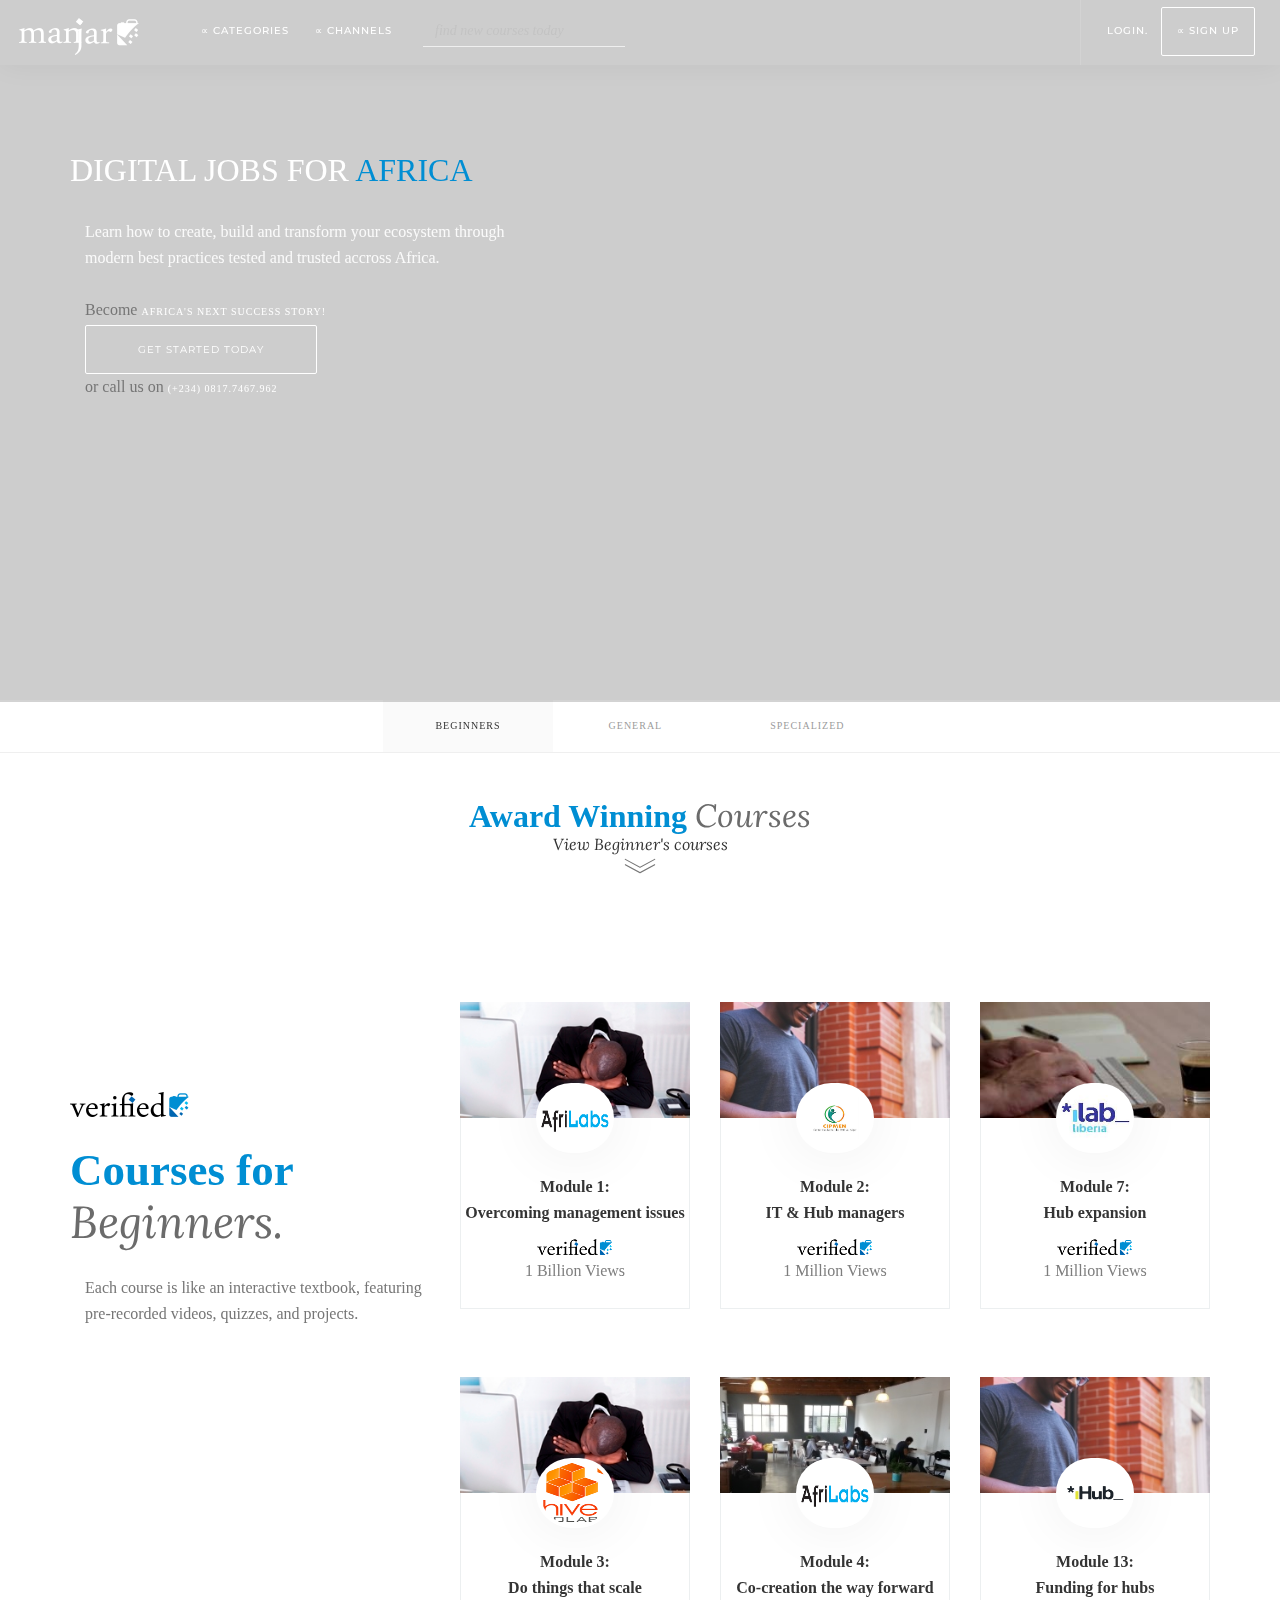
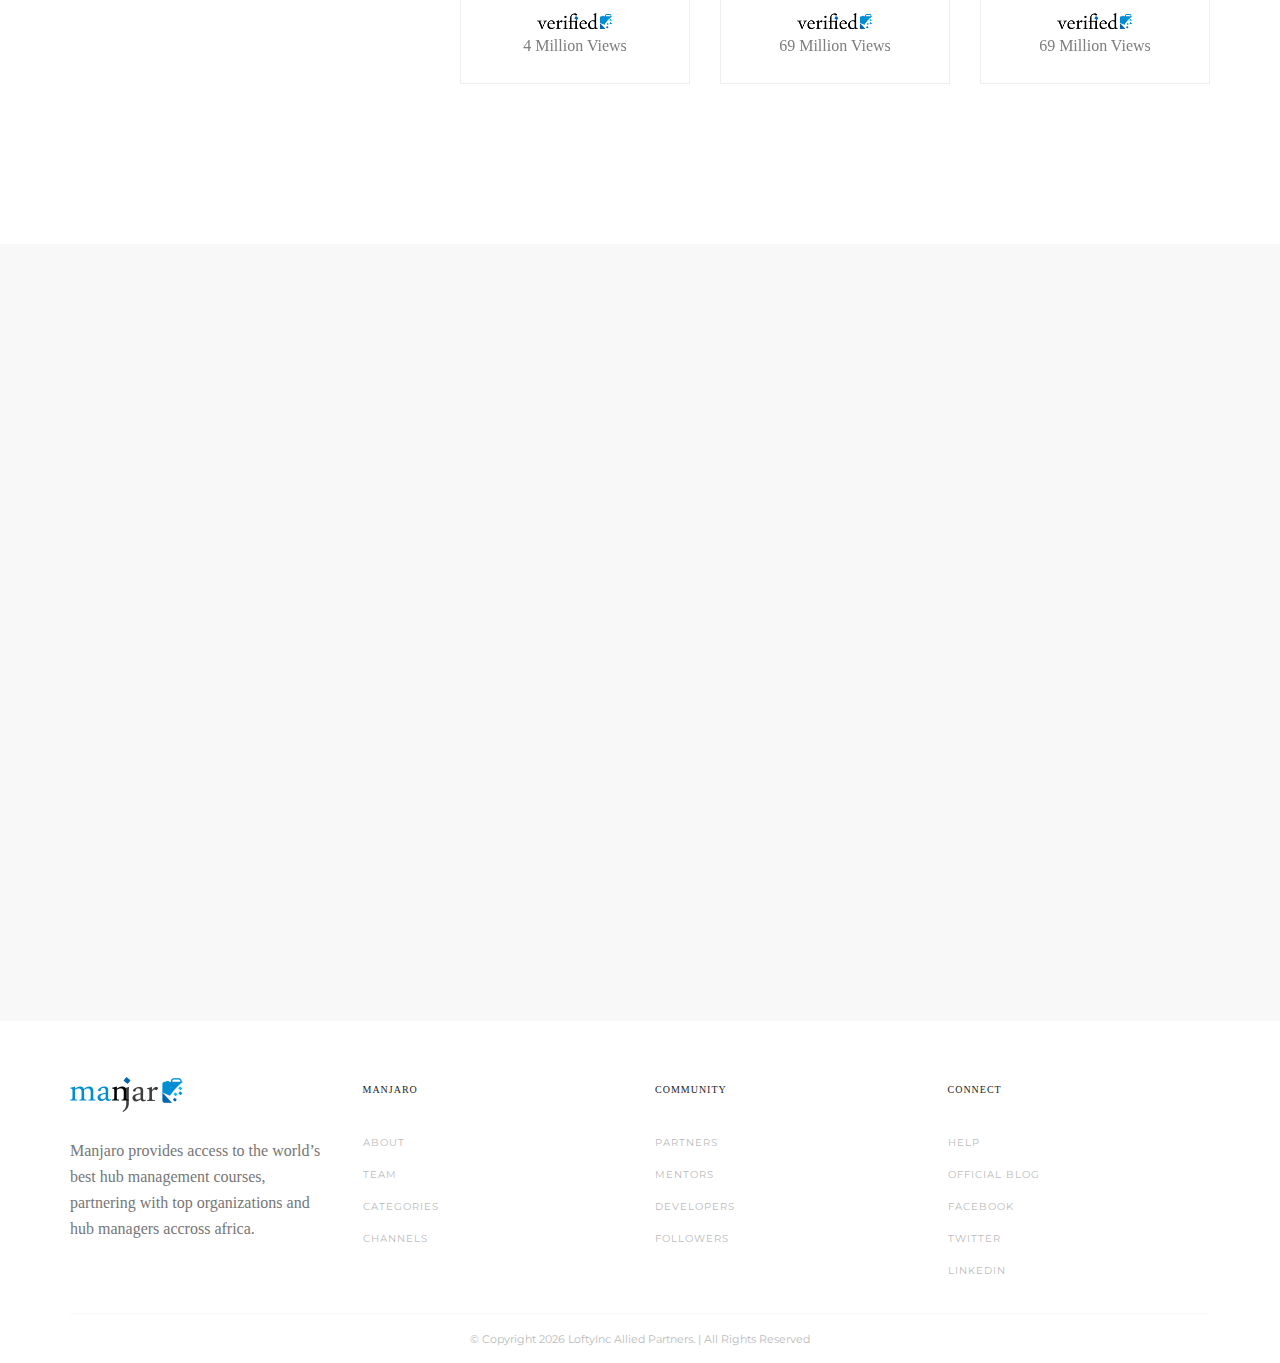
==== index.html @ 8a97a144 "First Stage of Manjaro Web App UI Design" ====
<!doctype html>
<html lang="en">
    <head>
        <meta charset="utf-8">
        <title>.: Manjaro. | Digital Jobs for Africa.</title>
        <meta name="viewport" content="width=device-width, initial-scale=1.0">
		<meta name="description" content="Manjaro is a digital school for hub managers accross africa.">
		<meta name="author" content="LoftyInc Allied Partners - Designed by Termii Webtech Limited">
		<link rel="Shortcut Icon" type="image/ico" href="img/favicon.ico">
        <link href="css/bootstrap.css" rel="stylesheet" type="text/css" media="all" />
        <link href="css/socicon.css" rel="stylesheet" type="text/css" media="all" />
        <link href="css/iconsmind.css" rel="stylesheet" type="text/css" media="all" />
    <link href="css/font-awesome.min.css" rel="stylesheet">
        <link href="css/interface-icons.css" rel="stylesheet" type="text/css" media="all" />
        <link href="css/owl.carousel.css" rel="stylesheet" type="text/css" media="all" />
    <!-- CSS -->
    <link rel="stylesheet" href="//netdna.bootstrapcdn.com/bootstrap/3.1.1/css/bootstrap.min.css">
    <link href="//netdna.bootstrapcdn.com/font-awesome/4.0.3/css/font-awesome.css" rel="stylesheet">
    
    <!-- jQuery -->
    <script src="//ajax.googleapis.com/ajax/libs/jquery/2.1.0/jquery.min.js"></script>
        <link href="css/lightbox.min.css" rel="stylesheet" type="text/css" media="all" />
        <link href="css/theme.css" rel="stylesheet" type="text/css" media="all" />
        <link href="css/chat.css" rel="stylesheet" type="text/css" media="all" />
    <link href="css/font-circle-video.css" rel="stylesheet">
        <link href='https://fonts.googleapis.com/css?family=Lora:400,400italic,700%7CMontserrat:400,700' rel='stylesheet' type='text/css'>
        
    </head>
    <body class="scroll-assist" data-reveal-selectors="section:not(.masonry):not(:first-of-type):not(.parallax)" data-reveal-timing="1000">
        <a id="top"></a>
        <nav class="transition--fade">
            <div class="nav-bar nav--absolute nav--transparent" data-fixed-at="200">
                <div class="nav-module logo-module left">
                    <a href="home">
                        <img class="logo" alt="logo" src="img/logo2.png" />
                    </a>
                </div>
                <div class="nav-module menu-module left">
                    
                    <ul class="menu">
                        
                        <li>
                            <a href="categories.html">
                              &prop; Categories
                            </a>
                        </li>
                        <li>
                            <a href="channels.html">
                              &prop; Channels
                            </a>
                        </li>
                    </ul>
                </div>
                
                    <div class="visible-xs visible-sm clearfix"></div>
                    <div class="col-lg-5">
                        <form action="search.html" method="post">
                            <div class="topsearch">
                                <div class="input-group">
                                    <input type="text" class="form-control" placeholder="find new courses today" aria-describedby="sizing-addon2">
                                </div>
                            </div>
                        </form>
                    </div>
                <!--end nav module-->
                <div class="nav-module right">
                                    <ul class="menu">  
                                        <li><a href="login.html">Login.</a></li>
                                        <li><a style="padding: 15px;" class="btn btn--primary"  href="signup.html">&prop; Sign up</a></li></ul>
                </div>
            </div>
            <!--end nav bar-->
            <div class="nav-mobile-toggle visible-sm visible-xs">
                <i class="icon-Align-Right icon icon--sm"></i>
            </div>
        </nav>
        <!--end of modal-container-->

<div class="main-container transition--fade">
            <section class="cover cover-11 height-90 imagebg parallax" data-overlay="4" style="margin-bottom: -2.05px;">
                <div class="background-image-holder background--bottom">
                    <img alt="image" src="img/hero10.png" />
                </div>
                <div class="container">
                                
                    
                    <div class="row pull-left">
                        <div class="col-sm-7">
                            <h3 style="margin-top: 15%;color: #fff;font-weight: 100;">DIGITAL JOBS FOR <span style="color: #008ed3 !important">AFRICA</span>
                            </h3>
                            
                            <div class="feature feature-2 col-xs-6 col-sm-12">
                                <p>
                                   
                                Learn how to create, build and transform your ecosystem through modern best practices tested and trusted accross Africa.
                                </p>
                                
                              <div class="card__lower">
                                            <span>Become</span>
                                            <span class="h6">Africa's next success story!</span>
                                        </div>
                                         
                                          
                            <div class="modal-instance">
                                <a class="btn btn--primary" href="#">
                                    <span class="btn__text">
                                         GET STARTED TODAY
                                    </span>
                                </a>
                            </div>  
                                            
                                            
                                            <div class="card__lower">
                                            <span>or call us on</span>
                                            <span class="h6">(+234) 0817.7467.962</span>
                                        </div>
                            </div>
                        </div>
                    </div>
                    <!--end row-->
                                
                            </div>
            </section>
            
            
            <section class="tabs-container tabs-5" >
                <ul class="tabs text-center">
                    <li class="active" id="tour">
                        <div class="tab__title text-center">
                            <h6>BEGINNERS</h6>
                        </div>
                        

                        <div class="tab__content">
                            
                            <center>
                            <h3 style="margin-bottom: -0.25em; color: #008ed3;">Award Winning <em style="color: #6b6b6b;">Courses</em>
                            </h3>
                                <h5 style="margin-bottom: -0.5em;"><em>View Beginner's courses</em></h5><i class="icon icon--sm icon-Arrow-Down2 blink" id="blink" ></i>
                            </center>
                                      
                            <div class="container">
                                
                    
                    <div class="row" style="margin-top: 10%;">
                        <div class="col-sm-4">
                                        <img class="logo" alt="logo" src="img/verif.png" style="margin-top: 25%;"/>
                            <h2 style="color: #008ed3;">Courses for<em style="color: #6b6b6b;"> Beginners.</em>
                            </h2>
                            <div class="feature feature-2 col-xs-6 col-sm-12">
                                <p>
                                   
                                Each course is like an interactive textbook, featuring pre-recorded videos, quizzes, and projects.
                                </p>
                            </div>
                        </div>
                        <div class="col-sm-8">
                            <div class="row">
                            <div class="col-md-4 col-sm-4 col-xs-6">
                               <div class="cns-block">
                                        <a href="course.html" class="cns-image">
                                            <img src="images/video1-1.jpg" alt="image">
                                        </a>
                                        <div class="cns-img-small">
                                            <div class="cns-small-wrapp">
                                                <img src="img/logo/4.png" alt="small">
                                            </div>
                                        </div>
                                        <div class="cns-info">
                                            <h5>Module 1: <br>Overcoming management issues</h5>
                                            <br>
                                      <a href="home">
                                        <img class="logo" alt="logo" src="img/verified.png" />
                                       </a>
                                            <span>1 Billion Views</span>
                                        </div>
                                    </div>
                            </div>                                
                            <div class="col-md-4 col-sm-4 col-xs-6">
                               <div class="cns-block">
                                        <a href="course.html" class="cns-image">
                                            <img src="images/video1-2.jpg" alt="image">
                                        </a>
                                        <div class="cns-img-small">
                                            <div class="cns-small-wrapp">
                                                <img src="img/logo/7.png" alt="small">
                                            </div>
                                        </div>
                                        <div class="cns-info">
                                            <h5>Module 2: <br>IT & Hub managers</h5>
                                            <br>
                                      <a>
                                        <img class="logo" alt="logo" src="img/verified.png" />
                                       </a>
                                            <span>1 Million Views</span>
                                        </div>
                                    </div>
                            </div>                             
                            <div class="col-md-4 col-sm-4 col-xs-6">
                               <div class="cns-block">
                                        <a href="course.html" class="cns-image">
                                            <img src="images/video1-3.jpg" alt="image">
                                        </a>
                                        <div class="cns-img-small">
                                            <div class="cns-small-wrapp">
                                                <img src="img/logo/7.jpg" alt="small">
                                            </div>
                                        </div>
                                        <div class="cns-info">
                                            <h5>Module 7: <br>Hub expansion</h5>
                                            <br>
                                      <a>
                                        <img class="logo" alt="logo" src="img/verified.png" />
                                       </a>
                                            <span>1 Million Views</span>
                                        </div>
                                    </div>
                            </div>
                       </div>
                            <div class="row" style="margin-top: 5%;">                               
                                                              
                            <div class="col-md-4 col-sm-4 col-xs-6">
                               <div class="cns-block">
                                        <a href="course.html" class="cns-image">
                                            <img src="images/video1-1.jpg" alt="image">
                                        </a>
                                        <div class="cns-img-small">
                                            <div class="cns-small-wrapp">
                                                <img src="img/logo/10.png" alt="small">
                                            </div>
                                        </div>
                                        <div class="cns-info">
                                            <h5>Module 3: <br>Do things that scale</h5>
                                            <br>
                                      <a>
                                        <img class="logo" alt="logo" src="img/verified.png" />
                                       </a>
                                            <span>4 Million Views</span>
                                        </div>
                                    </div>
                            </div>
                                <div class="col-md-4 col-sm-4 col-xs-6">
                               <div class="cns-block">
                                        <a href="course.html" class="cns-image">
                                            <img src="images/video1-4.jpg" alt="image">
                                        </a>
                                        <div class="cns-img-small">
                                            <div class="cns-small-wrapp">
                                                <img src="img/logo/4.png" alt="small">
                                            </div>
                                        </div>
                                        <div class="cns-info">
                                            <h5>Module 4: <br>Co-creation the way forward</h5>
                                            <br>
                                      <a>
                                        <img class="logo" alt="logo" src="img/verified.png" />
                                       </a>
                                            <span>69 Million Views</span>
                                        </div>
                                    </div>
                            </div>
                                <div class="col-md-4 col-sm-4 col-xs-6">
                               <div class="cns-block">
                                        <a href="course.html" class="cns-image">
                                            <img src="images/video1-2.jpg" alt="image">
                                        </a>
                                        <div class="cns-img-small">
                                            <div class="cns-small-wrapp">
                                                <img src="img/logo/12.png" alt="small">
                                            </div>
                                        </div>
                                        <div class="cns-info">
                                            <h5>Module 13: <br>Funding for hubs</h5>
                                            <br>
                                      <a>
                                        <img class="logo" alt="logo" src="img/verified.png" />
                                       </a>
                                            <span>69 Million Views</span>
                                        </div>
                                    </div>
                            </div>
                       </div>
                        </div>
                    </div>
                    <!--end row-->
                                
                            </div>
                        </div>
                    </li>
                        
                 
                    <li>
                        <div class="tab__title text-center">
                            <h6>GENERAL</h6>
                        </div>
                        
                        
                        <div class="tab__content">
                            
                            <center>
                            <h3 style="margin-bottom: -0.25em; color: #008ed3;">Award Winning <em style="color: #6b6b6b;">Courses</em>
                            </h3>
                                <h5 style="margin-bottom: -0.5em;"><em>View General courses</em></h5><i class="icon icon--sm icon-Arrow-Down2 blink" id="blink" ></i>
                            </center>
                                      
                            <div class="container">
                                
                    
                    <div class="row" style="margin-top: 10%;">
                        <div class="col-sm-4">
                                        <img class="logo" alt="logo" src="img/verif.png" style="margin-top: 25%;"/>
                            <h2 style="color: #008ed3;">Courses for<em style="color: #6b6b6b;"> Managers.</em>
                            </h2>
                            <div class="feature feature-2 col-xs-6 col-sm-12">
                                <p>
                                   
                                Each course is like an interactive textbook, featuring pre-recorded videos, quizzes, and projects.
                                </p>
                            </div>
                        </div>
                        <div class="col-sm-8">
                            <div class="row">
                            <div class="col-md-4 col-sm-4 col-xs-6">
                               <div class="cns-block">
                                        <a href="course.html" class="cns-image">
                                            <img src="images/video1-1.jpg" alt="image">
                                        </a>
                                        <div class="cns-img-small">
                                            <div class="cns-small-wrapp">
                                                <img src="img/logo/4.png" alt="small">
                                            </div>
                                        </div>
                                        <div class="cns-info">
                                            <h5>Module 1: <br>Overcoming management issues</h5>
                                            <br>
                                      <a href="home">
                                        <img class="logo" alt="logo" src="img/verified.png" />
                                       </a>
                                            <span>1 Billion Views</span>
                                        </div>
                                    </div>
                            </div>                                
                            <div class="col-md-4 col-sm-4 col-xs-6">
                               <div class="cns-block">
                                        <a href="course.html" class="cns-image">
                                            <img src="images/video1-2.jpg" alt="image">
                                        </a>
                                        <div class="cns-img-small">
                                            <div class="cns-small-wrapp">
                                                <img src="img/logo/7.png" alt="small">
                                            </div>
                                        </div>
                                        <div class="cns-info">
                                            <h5>Module 2: <br>IT & Hub managers</h5>
                                            <br>
                                      <a>
                                        <img class="logo" alt="logo" src="img/verified.png" />
                                       </a>
                                            <span>1 Million Views</span>
                                        </div>
                                    </div>
                            </div>                             
                            <div class="col-md-4 col-sm-4 col-xs-6">
                               <div class="cns-block">
                                        <a href="course.html" class="cns-image">
                                            <img src="images/video1-3.jpg" alt="image">
                                        </a>
                                        <div class="cns-img-small">
                                            <div class="cns-small-wrapp">
                                                <img src="img/logo/7.jpg" alt="small">
                                            </div>
                                        </div>
                                        <div class="cns-info">
                                            <h5>Module 7: <br>Hub expansion</h5>
                                            <br>
                                      <a>
                                        <img class="logo" alt="logo" src="img/verified.png" />
                                       </a>
                                            <span>1 Million Views</span>
                                        </div>
                                    </div>
                            </div>
                       </div>
                            <div class="row" style="margin-top: 5%;">                               
                                                              
                            <div class="col-md-4 col-sm-4 col-xs-6">
                               <div class="cns-block">
                                        <a href="course.html" class="cns-image">
                                            <img src="images/video1-1.jpg" alt="image">
                                        </a>
                                        <div class="cns-img-small">
                                            <div class="cns-small-wrapp">
                                                <img src="img/logo/10.png" alt="small">
                                            </div>
                                        </div>
                                        <div class="cns-info">
                                            <h5>Module 3: <br>Do things that scale</h5>
                                            <br>
                                      <a>
                                        <img class="logo" alt="logo" src="img/verified.png" />
                                       </a>
                                            <span>4 Million Views</span>
                                        </div>
                                    </div>
                            </div>
                                <div class="col-md-4 col-sm-4 col-xs-6">
                               <div class="cns-block">
                                        <a href="course.html" class="cns-image">
                                            <img src="images/video1-4.jpg" alt="image">
                                        </a>
                                        <div class="cns-img-small">
                                            <div class="cns-small-wrapp">
                                                <img src="img/logo/4.png" alt="small">
                                            </div>
                                        </div>
                                        <div class="cns-info">
                                            <h5>Module 4: <br>Co-creation the way forward</h5>
                                            <br>
                                      <a>
                                        <img class="logo" alt="logo" src="img/verified.png" />
                                       </a>
                                            <span>69 Million Views</span>
                                        </div>
                                    </div>
                            </div>
                                <div class="col-md-4 col-sm-4 col-xs-6">
                               <div class="cns-block">
                                        <a href="course.html" class="cns-image">
                                            <img src="images/video1-2.jpg" alt="image">
                                        </a>
                                        <div class="cns-img-small">
                                            <div class="cns-small-wrapp">
                                                <img src="img/logo/12.png" alt="small">
                                            </div>
                                        </div>
                                        <div class="cns-info">
                                            <h5>Module 13: <br>Funding for hubs</h5>
                                            <br>
                                      <a>
                                        <img class="logo" alt="logo" src="img/verified.png" />
                                       </a>
                                            <span>69 Million Views</span>
                                        </div>
                                    </div>
                            </div>
                       </div>
                        </div>
                    </div>
                    <!--end row-->
                                
                            </div>
                        </div>
                    </li>   
                    
                    <li>
                        <div class="tab__title text-center">
                            <h6>SPECIALIZED</h6>
                        </div>
                        
                      
                        <div class="tab__content">
                            
                            <center>
                            <h3 style="margin-bottom: -0.25em; color: #008ed3;">Award Winning <em style="color: #6b6b6b;">Courses</em>
                            </h3>
                                <h5 style="margin-bottom: -0.5em;"><em>View Specialized courses</em></h5><i class="icon icon--sm icon-Arrow-Down2 blink" id="blink" ></i>
                            </center>
                                      
                            <div class="container">
                                
                    
                    <div class="row" style="margin-top: 10%;">
                        <div class="col-sm-4">
                                        <img class="logo" alt="logo" src="img/verif.png" style="margin-top: 25%;"/>
                            <h2 style="color: #008ed3;">Courses for<em style="color: #6b6b6b;"> Experiencend Managers.</em>
                            </h2>
                            <div class="feature feature-2 col-xs-6 col-sm-12">
                                <p>
                                   
                                Each course is like an interactive textbook, featuring pre-recorded videos, quizzes, and projects.
                                </p>
                            </div>
                        </div>
                        <div class="col-sm-8">
                            <div class="row">
                            <div class="col-md-4 col-sm-4 col-xs-6">
                               <div class="cns-block">
                                        <a href="course.html" class="cns-image">
                                            <img src="images/video1-1.jpg" alt="image">
                                        </a>
                                        <div class="cns-img-small">
                                            <div class="cns-small-wrapp">
                                                <img src="img/logo/4.png" alt="small">
                                            </div>
                                        </div>
                                        <div class="cns-info">
                                            <h5>Module 1: <br>Overcoming management issues</h5>
                                            <br>
                                      <a href="home">
                                        <img class="logo" alt="logo" src="img/verified.png" />
                                       </a>
                                            <span>1 Billion Views</span>
                                        </div>
                                    </div>
                            </div>                                
                            <div class="col-md-4 col-sm-4 col-xs-6">
                               <div class="cns-block">
                                        <a href="course.html" class="cns-image">
                                            <img src="images/video1-2.jpg" alt="image">
                                        </a>
                                        <div class="cns-img-small">
                                            <div class="cns-small-wrapp">
                                                <img src="img/logo/7.png" alt="small">
                                            </div>
                                        </div>
                                        <div class="cns-info">
                                            <h5>Module 2: <br>IT & Hub managers</h5>
                                            <br>
                                      <a>
                                        <img class="logo" alt="logo" src="img/verified.png" />
                                       </a>
                                            <span>1 Million Views</span>
                                        </div>
                                    </div>
                            </div>                             
                            <div class="col-md-4 col-sm-4 col-xs-6">
                               <div class="cns-block">
                                        <a href="course.html" class="cns-image">
                                            <img src="images/video1-3.jpg" alt="image">
                                        </a>
                                        <div class="cns-img-small">
                                            <div class="cns-small-wrapp">
                                                <img src="img/logo/7.jpg" alt="small">
                                            </div>
                                        </div>
                                        <div class="cns-info">
                                            <h5>Module 7: <br>Hub expansion</h5>
                                            <br>
                                      <a>
                                        <img class="logo" alt="logo" src="img/verified.png" />
                                       </a>
                                            <span>1 Million Views</span>
                                        </div>
                                    </div>
                            </div>
                       </div>
                            <div class="row" style="margin-top: 5%;">                               
                                                              
                            <div class="col-md-4 col-sm-4 col-xs-6">
                               <div class="cns-block">
                                        <a href="course.html" class="cns-image">
                                            <img src="images/video1-1.jpg" alt="image">
                                        </a>
                                        <div class="cns-img-small">
                                            <div class="cns-small-wrapp">
                                                <img src="img/logo/10.png" alt="small">
                                            </div>
                                        </div>
                                        <div class="cns-info">
                                            <h5>Module 3: <br>Do things that scale</h5>
                                            <br>
                                      <a>
                                        <img class="logo" alt="logo" src="img/verified.png" />
                                       </a>
                                            <span>4 Million Views</span>
                                        </div>
                                    </div>
                            </div>
                                <div class="col-md-4 col-sm-4 col-xs-6">
                               <div class="cns-block">
                                        <a href="course.html" class="cns-image">
                                            <img src="images/video1-4.jpg" alt="image">
                                        </a>
                                        <div class="cns-img-small">
                                            <div class="cns-small-wrapp">
                                                <img src="img/logo/4.png" alt="small">
                                            </div>
                                        </div>
                                        <div class="cns-info">
                                            <h5>Module 4: <br>Co-creation the way forward</h5>
                                            <br>
                                      <a>
                                        <img class="logo" alt="logo" src="img/verified.png" />
                                       </a>
                                            <span>69 Million Views</span>
                                        </div>
                                    </div>
                            </div>
                                <div class="col-md-4 col-sm-4 col-xs-6">
                               <div class="cns-block">
                                        <a href="course.html" class="cns-image">
                                            <img src="images/video1-2.jpg" alt="image">
                                        </a>
                                        <div class="cns-img-small">
                                            <div class="cns-small-wrapp">
                                                <img src="img/logo/12.png" alt="small">
                                            </div>
                                        </div>
                                        <div class="cns-info">
                                            <h5>Module 13: <br>Funding for hubs</h5>
                                            <br>
                                      <a>
                                        <img class="logo" alt="logo" src="img/verified.png" />
                                       </a>
                                            <span>69 Million Views</span>
                                        </div>
                                    </div>
                            </div>
                       </div>
                        </div>
                    </div>
                    <!--end row-->
                                
                            </div>
                        </div>
                    </li>
                    
                    
                </ul>
            </section>
            
        
            
            
            
            <section class="bg--white partners-1 space--sm" style="border-bottom: 1px solid #efefef;">
                <div class="container">
                    
                                <hr style="border: 0;
    height: 20px;
    position: relative;background: radial-gradient(ellipse at bottom, rgba(0,0,0,0.1) 0%,rgba(0,0,0,0) 70%);">  
                    <div class="row">
                        
                      <div class="col-md-5 col-sm-12">
                            <div class="col-sm-12">
                                
                            <img alt="pic" src="img/af.png" style="float: right;width: 80%;padding: 8%;"/>
                            </div>
                        </div>
                        
                      <div class="col-md-7">
                          <div class="row">
                        <div class="col-sm-12">
                            <h4 style="margin-top: 2em; color: #46a1c0;">AFRILAB
                                <em style="color: #6b6b6b;">PARTNERS.</em>
                            </h4>
                            <p>From nationally recognized startup hubs to local hubs, <br>Manjaro's courses are trusted by hubs you know and love</p>
                            <div class="feature feature-2 col-xs-6 col-sm-12">
                                <div class="feature__title">
                                    <h6>We have a coverage of over +40 African hubs</h6>
                                </div>
                            </div>
                        </div>
                              
                        <div class="col-sm-12">
                            <div class="col-sm-3">
                                <div class="feature feature-1">
                                    <img src="img/logo/15.png">
                                </div>
                            </div>
                            <div class="col-sm-3">
                                <div class="feature feature-1">
                                    <img src="img/logo/13.png">
                                </div>
                            </div>
                            <div class="col-sm-5">
                                <div class="feature feature-1">
                                    <img src="img/logo/6.jpg">
                                </div>
                            </div>
                              </div>
                        <div class="col-sm-12">
                            <div class="col-sm-3">
                                <div class="feature feature-1">
                                    <img src="img/logo/5.jpg">
                                </div>
                            </div>
                            <div class="col-sm-3">
                                <div class="feature feature-1">
                                    <img src="img/logo/4.jpg">
                                </div>
                            </div>
                            <div class="col-sm-5">
                                <div class="feature feature-1">
                                    <img src="img/logo/11.png">
                                </div>
                            </div>
                              </div>
                        <div class="col-sm-12">
                            <div class="col-sm-3">
                                <div class="feature feature-1">
                                    <img src="img/logo/8.jpg">
                                </div>
                            </div>
                            <div class="col-sm-3">
                                <div class="feature feature-1">
                                    <img src="img/logo/8.png">
                                </div>
                            </div>
                            <div class="col-sm-5">
                                <div class="feature feature-1">
                                    <img src="img/logo/9.png">
                                </div>
                            </div>
                              </div>
                              
                          </div>
                        </div>
                    </div>
                    <!--end of row-->
                    
                                <hr style="border: 0;
    height: 20px;
    position: relative;background: radial-gradient(ellipse at bottom, rgba(0,0,0,0.1) 0%,rgba(0,0,0,0) 70%);"> 
                    
                        <div class="col-sm-12">
                                <div class="col-sm-3">
                                    <i class="icon icon--sm icon-Coins-3"></i>
                                    <span class="h6">We are supported by</span>
                                </div>
                            <div class="col-sm-3">
                                <div class="feature feature-1">
                                    <img src="img/logo/1.jpg">
                                </div>
                            </div>
                            <div class="col-sm-3">
                                <div class="feature feature-1">
                                    <img src="img/logo/2.jpg">
                                </div>
                            </div>
                            <div class="col-sm-3">
                                <div class="feature feature-1">
                                    <img src="img/logo/3.png">
                                </div>
                            </div>
                              </div>
                </div>
            </section>

            <footer class="bg--white footer-1 text-center-xs">
                <div class="container">
                    <div class="row">
                        <div class="col-md-3 col-sm-4">
                            <a href="#">
                                <img class="logo" src="img/logo.png" />
                            </a>
                            
                            <p>Manjaro provides access to the world’s best hub management courses, partnering with top organizations and hub managers accross africa.</p>
                        </div>
                        <div class="col-md-3">
                            <h6>Manjaro</h6>
                            <ul class="footer__navigation">
                        <li>
                            <a href="#">
                                <span>About</span>
                            </a>
                        </li>
                        <li>
                            <a href="#">
                                <span>Team</span>
                            </a>
                        </li>
                        <li>
                            <a href="#">
                                <span>Categories</span>
                            </a>
                        </li>
                        <li>
                            <a href="#">
                                <span>Channels</span>
                            </a>
                        </li>
                            </ul>
                        </div>
                        <div class="col-md-3">
                            <h6>Community</h6>
                            <ul class="footer__navigation">
                                <li>
                                    <a href="#">
                                        <span>Partners</span>
                                    </a>
                                </li>
                                <li>
                                    <a href="#">
                                        <span>Mentors</span>
                                    </a>
                                </li>
                                <li>
                                    <a href="#">
                                        <span>Developers</span>
                                    </a>
                                </li>
                                <li>
                                    <a href="#">
                                        <span>Followers</span>
                                    </a>
                                </li>
                            </ul>
                        </div>
                        <div class="col-md-3">
                            <h6>Connect</h6>
                            <ul class="footer__navigation">
                                <li>
                                    <a href="#" target="_blank">
                                        <span>Help</span>
                                    </a>
                                </li>
                                <li>
                                    <a href="#" target="_blank">
                                        <span>Official Blog</span>
                                    </a>
                                </li>
                                <li>
                                    <a href="https://www.facebook.com/termiinetworks/" target="_blank">
                                        <span>Facebook</span>
                                    </a>
                                </li>
                                <li>
                                    <a href="https://twitter.com/termii_network/" target="_blank">
                                        <span>Twitter</span>
                                    </a>
                                </li>
                                <li>
                                    <a href="https://www.linkedin.com/company/3179306" target="_blank">
                                        <span>Linkedin</span>
                                    </a>
                                </li>
                            </ul>
                        </div>
                        <div class="col-md-12">
                        <center style="border-top: 1px solid rgba(239, 239, 239, 0.39);    padding: 1%;">
                            <span class="type--fine-print">&copy; Copyright
                                <span class="update-year">2016</span> LoftyInc Allied Partners. | All Rights Reserved</span></center>
                        </div>
                    </div>
                </div>
            </footer>
        </div>



    <script src="//netdna.bootstrapcdn.com/bootstrap/3.1.1/js/bootstrap.min.js"></script>
        <script src="js/jquery-2.1.4.min.js"></script>
        <script src="js/isotope.min.js"></script>
        <script src="js/ytplayer.min.js"></script>
        <script src="js/owl.carousel.min.js"></script>
        <script src="js/lightbox.min.js"></script>
        <script src="js/twitterfetcher.min.js"></script>
        <script src="js/smooth-scroll.min.js"></script>
        <script src="js/scrollreveal.min.js"></script>
        <script src="js/parallax.js"></script>
        <script src="js/scripts.js"></script>
        <script async src="//platform.twitter.com/widgets.js" charset="utf-8"></script>
    </body>
</html>
---- css/socicon.css ----
@charset "UTF-8";

@font-face {
  font-family: "socicon";
  src: url("../fonts/socicon.ttf") format("truetype");
  font-weight: normal;
  font-style: normal;

}

[data-icon]:before {
  font-family: "socicon" !important;
  content: attr(data-icon);
  font-style: normal !important;
  font-weight: normal !important;
  font-variant: normal !important;
  text-transform: none !important;
  speak: none;
  line-height: 1;
  -webkit-font-smoothing: antialiased;
  -moz-osx-font-smoothing: grayscale;
}

[class^="socicon-"]:before,
[class*=" socicon-"]:before {
  font-family: "socicon" !important;
  font-style: normal !important;
  font-weight: normal !important;
  font-variant: normal !important;
  text-transform: none !important;
  speak: none;
  line-height: 1;
  -webkit-font-smoothing: antialiased;
  -moz-osx-font-smoothing: grayscale;
}

.socicon-modelmayhem:before {
  content: "\e000";
}
.socicon-mixcloud:before {
  content: "\e001";
}
.socicon-drupal:before {
  content: "\e002";
}
.socicon-swarm:before {
  content: "\e003";
}
.socicon-istock:before {
  content: "\e004";
}
.socicon-yammer:before {
  content: "\e005";
}
.socicon-ello:before {
  content: "\e006";
}
.socicon-stackoverflow:before {
  content: "\e007";
}
.socicon-persona:before {
  content: "\e008";
}
.socicon-triplej:before {
  content: "\e009";
}
.socicon-houzz:before {
  content: "\e00a";
}
.socicon-rss:before {
  content: "\e00b";
}
.socicon-paypal:before {
  content: "\e00c";
}
.socicon-odnoklassniki:before {
  content: "\e00d";
}
.socicon-airbnb:before {
  content: "\e00e";
}
.socicon-periscope:before {
  content: "\e00f";
}
.socicon-outlook:before {
  content: "\e010";
}
.socicon-coderwall:before {
  content: "\e011";
}
.socicon-tripadvisor:before {
  content: "\e012";
}
.socicon-appnet:before {
  content: "\e013";
}
.socicon-goodreads:before {
  content: "\e014";
}
.socicon-tripit:before {
  content: "\e015";
}
.socicon-lanyrd:before {
  content: "\e016";
}
.socicon-slideshare:before {
  content: "\e017";
}
.socicon-buffer:before {
  content: "\e018";
}
.socicon-disqus:before {
  content: "\e019";
}
.socicon-vkontakte:before {
  content: "\e01a";
}
.socicon-whatsapp:before {
  content: "\e01b";
}
.socicon-patreon:before {
  content: "\e01c";
}
.socicon-storehouse:before {
  content: "\e01d";
}
.socicon-pocket:before {
  content: "\e01e";
}
.socicon-mail:before {
  content: "\e01f";
}
.socicon-blogger:before {
  content: "\e020";
}
.socicon-technorati:before {
  content: "\e021";
}
.socicon-reddit:before {
  content: "\e022";
}
.socicon-dribbble:before {
  content: "\e023";
}
.socicon-stumbleupon:before {
  content: "\e024";
}
.socicon-digg:before {
  content: "\e025";
}
.socicon-envato:before {
  content: "\e026";
}
.socicon-behance:before {
  content: "\e027";
}
.socicon-delicious:before {
  content: "\e028";
}
.socicon-deviantart:before {
  content: "\e029";
}
.socicon-forrst:before {
  content: "\e02a";
}
.socicon-play:before {
  content: "\e02b";
}
.socicon-zerply:before {
  content: "\e02c";
}
.socicon-wikipedia:before {
  content: "\e02d";
}
.socicon-apple:before {
  content: "\e02e";
}
.socicon-flattr:before {
  content: "\e02f";
}
.socicon-github:before {
  content: "\e030";
}
.socicon-renren:before {
  content: "\e031";
}
.socicon-friendfeed:before {
  content: "\e032";
}
.socicon-newsvine:before {
  content: "\e033";
}
.socicon-identica:before {
  content: "\e034";
}
.socicon-bebo:before {
  content: "\e035";
}
.socicon-zynga:before {
  content: "\e036";
}
.socicon-steam:before {
  content: "\e037";
}
.socicon-xbox:before {
  content: "\e038";
}
.socicon-windows:before {
  content: "\e039";
}
.socicon-qq:before {
  content: "\e03a";
}
.socicon-douban:before {
  content: "\e03b";
}
.socicon-meetup:before {
  content: "\e03c";
}
.socicon-playstation:before {
  content: "\e03d";
}
.socicon-android:before {
  content: "\e03e";
}
.socicon-snapchat:before {
  content: "\e03f";
}
.socicon-twitter:before {
  content: "\e040";
}
.socicon-facebook:before {
  content: "\e041";
}
.socicon-googleplus:before {
  content: "\e042";
}
.socicon-pinterest:before {
  content: "\e043";
}
.socicon-foursquare:before {
  content: "\e044";
}
.socicon-yahoo:before {
  content: "\e045";
}
.socicon-skype:before {
  content: "\e046";
}
.socicon-yelp:before {
  content: "\e047";
}
.socicon-feedburner:before {
  content: "\e048";
}
.socicon-linkedin:before {
  content: "\e049";
}
.socicon-viadeo:before {
  content: "\e04a";
}
.socicon-xing:before {
  content: "\e04b";
}
.socicon-myspace:before {
  content: "\e04c";
}
.socicon-soundcloud:before {
  content: "\e04d";
}
.socicon-spotify:before {
  content: "\e04e";
}
.socicon-grooveshark:before {
  content: "\e04f";
}
.socicon-lastfm:before {
  content: "\e050";
}
.socicon-youtube:before {
  content: "\e051";
}
.socicon-vimeo:before {
  content: "\e052";
}
.socicon-dailymotion:before {
  content: "\e053";
}
.socicon-vine:before {
  content: "\e054";
}
.socicon-flickr:before {
  content: "\e055";
}
.socicon-500px:before {
  content: "\e056";
}
.socicon-instagram:before {
  content: "\e057";
}
.socicon-wordpress:before {
  content: "\e058";
}
.socicon-tumblr:before {
  content: "\e059";
}
.socicon-twitch:before {
  content: "\e05a";
}
.socicon-8tracks:before {
  content: "\e05b";
}
.socicon-amazon:before {
  content: "\e05c";
}
.socicon-icq:before {
  content: "\e05d";
}
.socicon-smugmug:before {
  content: "\e05e";
}
.socicon-ravelry:before {
  content: "\e05f";
}
.socicon-weibo:before {
  content: "\e060";
}
.socicon-baidu:before {
  content: "\e061";
}
.socicon-angellist:before {
  content: "\e062";
}
.socicon-ebay:before {
  content: "\e063";
}
.socicon-imdb:before {
  content: "\e064";
}
.socicon-stayfriends:before {
  content: "\e065";
}
.socicon-residentadvisor:before {
  content: "\e066";
}
.socicon-google:before {
  content: "\e067";
}
.socicon-yandex:before {
  content: "\e068";
}
.socicon-sharethis:before {
  content: "\e069";
}
.socicon-bandcamp:before {
  content: "\e06a";
}
.socicon-itunes:before {
  content: "\e06b";
}
.socicon-deezer:before {
  content: "\e06c";
}
.socicon-medium:before {
  content: "\e06d";
}
.socicon-telegram:before {
  content: "\e06e";
}
.socicon-openid:before {
  content: "\e06f";
}
.socicon-amplement:before {
  content: "\e070";
}
---- css/iconsmind.css ----
@font-face {
	font-family: 'iconsmind';
	src:url('../fonts/iconsmind.eot?#iefix-rdmvgc') format('embedded-opentype');
	src:url('../fonts/iconsmind.woff') format('woff'),
		url('../fonts/iconsmind.ttf') format('truetype');
	font-weight: normal;
	font-style: normal;
}

[class^="icon-"], [class*=" icon-"] {
	font-family: 'iconsmind';
	speak: none;
	font-style: normal;
	font-weight: normal;
	font-variant: normal;
	text-transform: none;
	line-height: 1;
	/* Better Font Rendering =========== */
	-webkit-font-smoothing: antialiased;
	-moz-osx-font-smoothing: grayscale;
}

.icon-A-Z:before {
	content: "\e600";
}
.icon-Aa:before {
	content: "\e601";
}
.icon-Add-Bag:before {
	content: "\e602";
}
.icon-Add-Basket:before {
	content: "\e603";
}
.icon-Add-Cart:before {
	content: "\e604";
}
.icon-Add-File:before {
	content: "\e605";
}
.icon-Add-SpaceAfterParagraph:before {
	content: "\e606";
}
.icon-Add-SpaceBeforeParagraph:before {
	content: "\e607";
}
.icon-Add-User:before {
	content: "\e608";
}
.icon-Add-UserStar:before {
	content: "\e609";
}
.icon-Add-Window:before {
	content: "\e60a";
}
.icon-Add:before {
	content: "\e60b";
}
.icon-Address-Book:before {
	content: "\e60c";
}
.icon-Address-Book2:before {
	content: "\e60d";
}
.icon-Administrator:before {
	content: "\e60e";
}
.icon-Aerobics-2:before {
	content: "\e60f";
}
.icon-Aerobics-3:before {
	content: "\e610";
}
.icon-Aerobics:before {
	content: "\e611";
}
.icon-Affiliate:before {
	content: "\e612";
}
.icon-Aim:before {
	content: "\e613";
}
.icon-Air-Balloon:before {
	content: "\e614";
}
.icon-Airbrush:before {
	content: "\e615";
}
.icon-Airship:before {
	content: "\e616";
}
.icon-Alarm-Clock:before {
	content: "\e617";
}
.icon-Alarm-Clock2:before {
	content: "\e618";
}
.icon-Alarm:before {
	content: "\e619";
}
.icon-Alien-2:before {
	content: "\e61a";
}
.icon-Alien:before {
	content: "\e61b";
}
.icon-Aligator:before {
	content: "\e61c";
}
.icon-Align-Center:before {
	content: "\e61d";
}
.icon-Align-JustifyAll:before {
	content: "\e61e";
}
.icon-Align-JustifyCenter:before {
	content: "\e61f";
}
.icon-Align-JustifyLeft:before {
	content: "\e620";
}
.icon-Align-JustifyRight:before {
	content: "\e621";
}
.icon-Align-Left:before {
	content: "\e622";
}
.icon-Align-Right:before {
	content: "\e623";
}
.icon-Alpha:before {
	content: "\e624";
}
.icon-Ambulance:before {
	content: "\e625";
}
.icon-AMX:before {
	content: "\e626";
}
.icon-Anchor-2:before {
	content: "\e627";
}
.icon-Anchor:before {
	content: "\e628";
}
.icon-Android-Store:before {
	content: "\e629";
}
.icon-Android:before {
	content: "\e62a";
}
.icon-Angel-Smiley:before {
	content: "\e62b";
}
.icon-Angel:before {
	content: "\e62c";
}
.icon-Angry:before {
	content: "\e62d";
}
.icon-Apple-Bite:before {
	content: "\e62e";
}
.icon-Apple-Store:before {
	content: "\e62f";
}
.icon-Apple:before {
	content: "\e630";
}
.icon-Approved-Window:before {
	content: "\e631";
}
.icon-Aquarius-2:before {
	content: "\e632";
}
.icon-Aquarius:before {
	content: "\e633";
}
.icon-Archery-2:before {
	content: "\e634";
}
.icon-Archery:before {
	content: "\e635";
}
.icon-Argentina:before {
	content: "\e636";
}
.icon-Aries-2:before {
	content: "\e637";
}
.icon-Aries:before {
	content: "\e638";
}
.icon-Army-Key:before {
	content: "\e639";
}
.icon-Arrow-Around:before {
	content: "\e63a";
}
.icon-Arrow-Back3:before {
	content: "\e63b";
}
.icon-Arrow-Back:before {
	content: "\e63c";
}
.icon-Arrow-Back2:before {
	content: "\e63d";
}
.icon-Arrow-Barrier:before {
	content: "\e63e";
}
.icon-Arrow-Circle:before {
	content: "\e63f";
}
.icon-Arrow-Cross:before {
	content: "\e640";
}
.icon-Arrow-Down:before {
	content: "\e641";
}
.icon-Arrow-Down2:before {
	content: "\e642";
}
.icon-Arrow-Down3:before {
	content: "\e643";
}
.icon-Arrow-DowninCircle:before {
	content: "\e644";
}
.icon-Arrow-Fork:before {
	content: "\e645";
}
.icon-Arrow-Forward:before {
	content: "\e646";
}
.icon-Arrow-Forward2:before {
	content: "\e647";
}
.icon-Arrow-From:before {
	content: "\e648";
}
.icon-Arrow-Inside:before {
	content: "\e649";
}
.icon-Arrow-Inside45:before {
	content: "\e64a";
}
.icon-Arrow-InsideGap:before {
	content: "\e64b";
}
.icon-Arrow-InsideGap45:before {
	content: "\e64c";
}
.icon-Arrow-Into:before {
	content: "\e64d";
}
.icon-Arrow-Join:before {
	content: "\e64e";
}
.icon-Arrow-Junction:before {
	content: "\e64f";
}
.icon-Arrow-Left:before {
	content: "\e650";
}
.icon-Arrow-Left2:before {
	content: "\e651";
}
.icon-Arrow-LeftinCircle:before {
	content: "\e652";
}
.icon-Arrow-Loop:before {
	content: "\e653";
}
.icon-Arrow-Merge:before {
	content: "\e654";
}
.icon-Arrow-Mix:before {
	content: "\e655";
}
.icon-Arrow-Next:before {
	content: "\e656";
}
.icon-Arrow-OutLeft:before {
	content: "\e657";
}
.icon-Arrow-OutRight:before {
	content: "\e658";
}
.icon-Arrow-Outside:before {
	content: "\e659";
}
.icon-Arrow-Outside45:before {
	content: "\e65a";
}
.icon-Arrow-OutsideGap:before {
	content: "\e65b";
}
.icon-Arrow-OutsideGap45:before {
	content: "\e65c";
}
.icon-Arrow-Over:before {
	content: "\e65d";
}
.icon-Arrow-Refresh:before {
	content: "\e65e";
}
.icon-Arrow-Refresh2:before {
	content: "\e65f";
}
.icon-Arrow-Right:before {
	content: "\e660";
}
.icon-Arrow-Right2:before {
	content: "\e661";
}
.icon-Arrow-RightinCircle:before {
	content: "\e662";
}
.icon-Arrow-Shuffle:before {
	content: "\e663";
}
.icon-Arrow-Squiggly:before {
	content: "\e664";
}
.icon-Arrow-Through:before {
	content: "\e665";
}
.icon-Arrow-To:before {
	content: "\e666";
}
.icon-Arrow-TurnLeft:before {
	content: "\e667";
}
.icon-Arrow-TurnRight:before {
	content: "\e668";
}
.icon-Arrow-Up:before {
	content: "\e669";
}
.icon-Arrow-Up2:before {
	content: "\e66a";
}
.icon-Arrow-Up3:before {
	content: "\e66b";
}
.icon-Arrow-UpinCircle:before {
	content: "\e66c";
}
.icon-Arrow-XLeft:before {
	content: "\e66d";
}
.icon-Arrow-XRight:before {
	content: "\e66e";
}
.icon-Ask:before {
	content: "\e66f";
}
.icon-Assistant:before {
	content: "\e670";
}
.icon-Astronaut:before {
	content: "\e671";
}
.icon-At-Sign:before {
	content: "\e672";
}
.icon-ATM:before {
	content: "\e673";
}
.icon-Atom:before {
	content: "\e674";
}
.icon-Audio:before {
	content: "\e675";
}
.icon-Auto-Flash:before {
	content: "\e676";
}
.icon-Autumn:before {
	content: "\e677";
}
.icon-Baby-Clothes:before {
	content: "\e678";
}
.icon-Baby-Clothes2:before {
	content: "\e679";
}
.icon-Baby-Cry:before {
	content: "\e67a";
}
.icon-Baby:before {
	content: "\e67b";
}
.icon-Back2:before {
	content: "\e67c";
}
.icon-Back-Media:before {
	content: "\e67d";
}
.icon-Back-Music:before {
	content: "\e67e";
}
.icon-Back:before {
	content: "\e67f";
}
.icon-Background:before {
	content: "\e680";
}
.icon-Bacteria:before {
	content: "\e681";
}
.icon-Bag-Coins:before {
	content: "\e682";
}
.icon-Bag-Items:before {
	content: "\e683";
}
.icon-Bag-Quantity:before {
	content: "\e684";
}
.icon-Bag:before {
	content: "\e685";
}
.icon-Bakelite:before {
	content: "\e686";
}
.icon-Ballet-Shoes:before {
	content: "\e687";
}
.icon-Balloon:before {
	content: "\e688";
}
.icon-Banana:before {
	content: "\e689";
}
.icon-Band-Aid:before {
	content: "\e68a";
}
.icon-Bank:before {
	content: "\e68b";
}
.icon-Bar-Chart:before {
	content: "\e68c";
}
.icon-Bar-Chart2:before {
	content: "\e68d";
}
.icon-Bar-Chart3:before {
	content: "\e68e";
}
.icon-Bar-Chart4:before {
	content: "\e68f";
}
.icon-Bar-Chart5:before {
	content: "\e690";
}
.icon-Bar-Code:before {
	content: "\e691";
}
.icon-Barricade-2:before {
	content: "\e692";
}
.icon-Barricade:before {
	content: "\e693";
}
.icon-Baseball:before {
	content: "\e694";
}
.icon-Basket-Ball:before {
	content: "\e695";
}
.icon-Basket-Coins:before {
	content: "\e696";
}
.icon-Basket-Items:before {
	content: "\e697";
}
.icon-Basket-Quantity:before {
	content: "\e698";
}
.icon-Bat-2:before {
	content: "\e699";
}
.icon-Bat:before {
	content: "\e69a";
}
.icon-Bathrobe:before {
	content: "\e69b";
}
.icon-Batman-Mask:before {
	content: "\e69c";
}
.icon-Battery-0:before {
	content: "\e69d";
}
.icon-Battery-25:before {
	content: "\e69e";
}
.icon-Battery-50:before {
	content: "\e69f";
}
.icon-Battery-75:before {
	content: "\e6a0";
}
.icon-Battery-100:before {
	content: "\e6a1";
}
.icon-Battery-Charge:before {
	content: "\e6a2";
}
.icon-Bear:before {
	content: "\e6a3";
}
.icon-Beard-2:before {
	content: "\e6a4";
}
.icon-Beard-3:before {
	content: "\e6a5";
}
.icon-Beard:before {
	content: "\e6a6";
}
.icon-Bebo:before {
	content: "\e6a7";
}
.icon-Bee:before {
	content: "\e6a8";
}
.icon-Beer-Glass:before {
	content: "\e6a9";
}
.icon-Beer:before {
	content: "\e6aa";
}
.icon-Bell-2:before {
	content: "\e6ab";
}
.icon-Bell:before {
	content: "\e6ac";
}
.icon-Belt-2:before {
	content: "\e6ad";
}
.icon-Belt-3:before {
	content: "\e6ae";
}
.icon-Belt:before {
	content: "\e6af";
}
.icon-Berlin-Tower:before {
	content: "\e6b0";
}
.icon-Beta:before {
	content: "\e6b1";
}
.icon-Betvibes:before {
	content: "\e6b2";
}
.icon-Bicycle-2:before {
	content: "\e6b3";
}
.icon-Bicycle-3:before {
	content: "\e6b4";
}
.icon-Bicycle:before {
	content: "\e6b5";
}
.icon-Big-Bang:before {
	content: "\e6b6";
}
.icon-Big-Data:before {
	content: "\e6b7";
}
.icon-Bike-Helmet:before {
	content: "\e6b8";
}
.icon-Bikini:before {
	content: "\e6b9";
}
.icon-Bilk-Bottle2:before {
	content: "\e6ba";
}
.icon-Billing:before {
	content: "\e6bb";
}
.icon-Bing:before {
	content: "\e6bc";
}
.icon-Binocular:before {
	content: "\e6bd";
}
.icon-Bio-Hazard:before {
	content: "\e6be";
}
.icon-Biotech:before {
	content: "\e6bf";
}
.icon-Bird-DeliveringLetter:before {
	content: "\e6c0";
}
.icon-Bird:before {
	content: "\e6c1";
}
.icon-Birthday-Cake:before {
	content: "\e6c2";
}
.icon-Bisexual:before {
	content: "\e6c3";
}
.icon-Bishop:before {
	content: "\e6c4";
}
.icon-Bitcoin:before {
	content: "\e6c5";
}
.icon-Black-Cat:before {
	content: "\e6c6";
}
.icon-Blackboard:before {
	content: "\e6c7";
}
.icon-Blinklist:before {
	content: "\e6c8";
}
.icon-Block-Cloud:before {
	content: "\e6c9";
}
.icon-Block-Window:before {
	content: "\e6ca";
}
.icon-Blogger:before {
	content: "\e6cb";
}
.icon-Blood:before {
	content: "\e6cc";
}
.icon-Blouse:before {
	content: "\e6cd";
}
.icon-Blueprint:before {
	content: "\e6ce";
}
.icon-Board:before {
	content: "\e6cf";
}
.icon-Bodybuilding:before {
	content: "\e6d0";
}
.icon-Bold-Text:before {
	content: "\e6d1";
}
.icon-Bone:before {
	content: "\e6d2";
}
.icon-Bones:before {
	content: "\e6d3";
}
.icon-Book:before {
	content: "\e6d4";
}
.icon-Bookmark:before {
	content: "\e6d5";
}
.icon-Books-2:before {
	content: "\e6d6";
}
.icon-Books:before {
	content: "\e6d7";
}
.icon-Boom:before {
	content: "\e6d8";
}
.icon-Boot-2:before {
	content: "\e6d9";
}
.icon-Boot:before {
	content: "\e6da";
}
.icon-Bottom-ToTop:before {
	content: "\e6db";
}
.icon-Bow-2:before {
	content: "\e6dc";
}
.icon-Bow-3:before {
	content: "\e6dd";
}
.icon-Bow-4:before {
	content: "\e6de";
}
.icon-Bow-5:before {
	content: "\e6df";
}
.icon-Bow-6:before {
	content: "\e6e0";
}
.icon-Bow:before {
	content: "\e6e1";
}
.icon-Bowling-2:before {
	content: "\e6e2";
}
.icon-Bowling:before {
	content: "\e6e3";
}
.icon-Box2:before {
	content: "\e6e4";
}
.icon-Box-Close:before {
	content: "\e6e5";
}
.icon-Box-Full:before {
	content: "\e6e6";
}
.icon-Box-Open:before {
	content: "\e6e7";
}
.icon-Box-withFolders:before {
	content: "\e6e8";
}
.icon-Box:before {
	content: "\e6e9";
}
.icon-Boy:before {
	content: "\e6ea";
}
.icon-Bra:before {
	content: "\e6eb";
}
.icon-Brain-2:before {
	content: "\e6ec";
}
.icon-Brain-3:before {
	content: "\e6ed";
}
.icon-Brain:before {
	content: "\e6ee";
}
.icon-Brazil:before {
	content: "\e6ef";
}
.icon-Bread-2:before {
	content: "\e6f0";
}
.icon-Bread:before {
	content: "\e6f1";
}
.icon-Bridge:before {
	content: "\e6f2";
}
.icon-Brightkite:before {
	content: "\e6f3";
}
.icon-Broke-Link2:before {
	content: "\e6f4";
}
.icon-Broken-Link:before {
	content: "\e6f5";
}
.icon-Broom:before {
	content: "\e6f6";
}
.icon-Brush:before {
	content: "\e6f7";
}
.icon-Bucket:before {
	content: "\e6f8";
}
.icon-Bug:before {
	content: "\e6f9";
}
.icon-Building:before {
	content: "\e6fa";
}
.icon-Bulleted-List:before {
	content: "\e6fb";
}
.icon-Bus-2:before {
	content: "\e6fc";
}
.icon-Bus:before {
	content: "\e6fd";
}
.icon-Business-Man:before {
	content: "\e6fe";
}
.icon-Business-ManWoman:before {
	content: "\e6ff";
}
.icon-Business-Mens:before {
	content: "\e700";
}
.icon-Business-Woman:before {
	content: "\e701";
}
.icon-Butterfly:before {
	content: "\e702";
}
.icon-Button:before {
	content: "\e703";
}
.icon-Cable-Car:before {
	content: "\e704";
}
.icon-Cake:before {
	content: "\e705";
}
.icon-Calculator-2:before {
	content: "\e706";
}
.icon-Calculator-3:before {
	content: "\e707";
}
.icon-Calculator:before {
	content: "\e708";
}
.icon-Calendar-2:before {
	content: "\e709";
}
.icon-Calendar-3:before {
	content: "\e70a";
}
.icon-Calendar-4:before {
	content: "\e70b";
}
.icon-Calendar-Clock:before {
	content: "\e70c";
}
.icon-Calendar:before {
	content: "\e70d";
}
.icon-Camel:before {
	content: "\e70e";
}
.icon-Camera-2:before {
	content: "\e70f";
}
.icon-Camera-3:before {
	content: "\e710";
}
.icon-Camera-4:before {
	content: "\e711";
}
.icon-Camera-5:before {
	content: "\e712";
}
.icon-Camera-Back:before {
	content: "\e713";
}
.icon-Camera:before {
	content: "\e714";
}
.icon-Can-2:before {
	content: "\e715";
}
.icon-Can:before {
	content: "\e716";
}
.icon-Canada:before {
	content: "\e717";
}
.icon-Cancer-2:before {
	content: "\e718";
}
.icon-Cancer-3:before {
	content: "\e719";
}
.icon-Cancer:before {
	content: "\e71a";
}
.icon-Candle:before {
	content: "\e71b";
}
.icon-Candy-Cane:before {
	content: "\e71c";
}
.icon-Candy:before {
	content: "\e71d";
}
.icon-Cannon:before {
	content: "\e71e";
}
.icon-Cap-2:before {
	content: "\e71f";
}
.icon-Cap-3:before {
	content: "\e720";
}
.icon-Cap-Smiley:before {
	content: "\e721";
}
.icon-Cap:before {
	content: "\e722";
}
.icon-Capricorn-2:before {
	content: "\e723";
}
.icon-Capricorn:before {
	content: "\e724";
}
.icon-Car-2:before {
	content: "\e725";
}
.icon-Car-3:before {
	content: "\e726";
}
.icon-Car-Coins:before {
	content: "\e727";
}
.icon-Car-Items:before {
	content: "\e728";
}
.icon-Car-Wheel:before {
	content: "\e729";
}
.icon-Car:before {
	content: "\e72a";
}
.icon-Cardigan:before {
	content: "\e72b";
}
.icon-Cardiovascular:before {
	content: "\e72c";
}
.icon-Cart-Quantity:before {
	content: "\e72d";
}
.icon-Casette-Tape:before {
	content: "\e72e";
}
.icon-Cash-Register:before {
	content: "\e72f";
}
.icon-Cash-register2:before {
	content: "\e730";
}
.icon-Castle:before {
	content: "\e731";
}
.icon-Cat:before {
	content: "\e732";
}
.icon-Cathedral:before {
	content: "\e733";
}
.icon-Cauldron:before {
	content: "\e734";
}
.icon-CD-2:before {
	content: "\e735";
}
.icon-CD-Cover:before {
	content: "\e736";
}
.icon-CD:before {
	content: "\e737";
}
.icon-Cello:before {
	content: "\e738";
}
.icon-Celsius:before {
	content: "\e739";
}
.icon-Chacked-Flag:before {
	content: "\e73a";
}
.icon-Chair:before {
	content: "\e73b";
}
.icon-Charger:before {
	content: "\e73c";
}
.icon-Check-2:before {
	content: "\e73d";
}
.icon-Check:before {
	content: "\e73e";
}
.icon-Checked-User:before {
	content: "\e73f";
}
.icon-Checkmate:before {
	content: "\e740";
}
.icon-Checkout-Bag:before {
	content: "\e741";
}
.icon-Checkout-Basket:before {
	content: "\e742";
}
.icon-Checkout:before {
	content: "\e743";
}
.icon-Cheese:before {
	content: "\e744";
}
.icon-Cheetah:before {
	content: "\e745";
}
.icon-Chef-Hat:before {
	content: "\e746";
}
.icon-Chef-Hat2:before {
	content: "\e747";
}
.icon-Chef:before {
	content: "\e748";
}
.icon-Chemical-2:before {
	content: "\e749";
}
.icon-Chemical-3:before {
	content: "\e74a";
}
.icon-Chemical-4:before {
	content: "\e74b";
}
.icon-Chemical-5:before {
	content: "\e74c";
}
.icon-Chemical:before {
	content: "\e74d";
}
.icon-Chess-Board:before {
	content: "\e74e";
}
.icon-Chess:before {
	content: "\e74f";
}
.icon-Chicken:before {
	content: "\e750";
}
.icon-Chile:before {
	content: "\e751";
}
.icon-Chimney:before {
	content: "\e752";
}
.icon-China:before {
	content: "\e753";
}
.icon-Chinese-Temple:before {
	content: "\e754";
}
.icon-Chip:before {
	content: "\e755";
}
.icon-Chopsticks-2:before {
	content: "\e756";
}
.icon-Chopsticks:before {
	content: "\e757";
}
.icon-Christmas-Ball:before {
	content: "\e758";
}
.icon-Christmas-Bell:before {
	content: "\e759";
}
.icon-Christmas-Candle:before {
	content: "\e75a";
}
.icon-Christmas-Hat:before {
	content: "\e75b";
}
.icon-Christmas-Sleigh:before {
	content: "\e75c";
}
.icon-Christmas-Snowman:before {
	content: "\e75d";
}
.icon-Christmas-Sock:before {
	content: "\e75e";
}
.icon-Christmas-Tree:before {
	content: "\e75f";
}
.icon-Christmas:before {
	content: "\e760";
}
.icon-Chrome:before {
	content: "\e761";
}
.icon-Chrysler-Building:before {
	content: "\e762";
}
.icon-Cinema:before {
	content: "\e763";
}
.icon-Circular-Point:before {
	content: "\e764";
}
.icon-City-Hall:before {
	content: "\e765";
}
.icon-Clamp:before {
	content: "\e766";
}
.icon-Clapperboard-Close:before {
	content: "\e767";
}
.icon-Clapperboard-Open:before {
	content: "\e768";
}
.icon-Claps:before {
	content: "\e769";
}
.icon-Clef:before {
	content: "\e76a";
}
.icon-Clinic:before {
	content: "\e76b";
}
.icon-Clock-2:before {
	content: "\e76c";
}
.icon-Clock-3:before {
	content: "\e76d";
}
.icon-Clock-4:before {
	content: "\e76e";
}
.icon-Clock-Back:before {
	content: "\e76f";
}
.icon-Clock-Forward:before {
	content: "\e770";
}
.icon-Clock:before {
	content: "\e771";
}
.icon-Close-Window:before {
	content: "\e772";
}
.icon-Close:before {
	content: "\e773";
}
.icon-Clothing-Store:before {
	content: "\e774";
}
.icon-Cloud--:before {
	content: "\e775";
}
.icon-Cloud-:before {
	content: "\e776";
}
.icon-Cloud-Camera:before {
	content: "\e777";
}
.icon-Cloud-Computer:before {
	content: "\e778";
}
.icon-Cloud-Email:before {
	content: "\e779";
}
.icon-Cloud-Hail:before {
	content: "\e77a";
}
.icon-Cloud-Laptop:before {
	content: "\e77b";
}
.icon-Cloud-Lock:before {
	content: "\e77c";
}
.icon-Cloud-Moon:before {
	content: "\e77d";
}
.icon-Cloud-Music:before {
	content: "\e77e";
}
.icon-Cloud-Picture:before {
	content: "\e77f";
}
.icon-Cloud-Rain:before {
	content: "\e780";
}
.icon-Cloud-Remove:before {
	content: "\e781";
}
.icon-Cloud-Secure:before {
	content: "\e782";
}
.icon-Cloud-Settings:before {
	content: "\e783";
}
.icon-Cloud-Smartphone:before {
	content: "\e784";
}
.icon-Cloud-Snow:before {
	content: "\e785";
}
.icon-Cloud-Sun:before {
	content: "\e786";
}
.icon-Cloud-Tablet:before {
	content: "\e787";
}
.icon-Cloud-Video:before {
	content: "\e788";
}
.icon-Cloud-Weather:before {
	content: "\e789";
}
.icon-Cloud:before {
	content: "\e78a";
}
.icon-Clouds-Weather:before {
	content: "\e78b";
}
.icon-Clouds:before {
	content: "\e78c";
}
.icon-Clown:before {
	content: "\e78d";
}
.icon-CMYK:before {
	content: "\e78e";
}
.icon-Coat:before {
	content: "\e78f";
}
.icon-Cocktail:before {
	content: "\e790";
}
.icon-Coconut:before {
	content: "\e791";
}
.icon-Code-Window:before {
	content: "\e792";
}
.icon-Coding:before {
	content: "\e793";
}
.icon-Coffee-2:before {
	content: "\e794";
}
.icon-Coffee-Bean:before {
	content: "\e795";
}
.icon-Coffee-Machine:before {
	content: "\e796";
}
.icon-Coffee-toGo:before {
	content: "\e797";
}
.icon-Coffee:before {
	content: "\e798";
}
.icon-Coffin:before {
	content: "\e799";
}
.icon-Coin:before {
	content: "\e79a";
}
.icon-Coins-2:before {
	content: "\e79b";
}
.icon-Coins-3:before {
	content: "\e79c";
}
.icon-Coins:before {
	content: "\e79d";
}
.icon-Colombia:before {
	content: "\e79e";
}
.icon-Colosseum:before {
	content: "\e79f";
}
.icon-Column-2:before {
	content: "\e7a0";
}
.icon-Column-3:before {
	content: "\e7a1";
}
.icon-Column:before {
	content: "\e7a2";
}
.icon-Comb-2:before {
	content: "\e7a3";
}
.icon-Comb:before {
	content: "\e7a4";
}
.icon-Communication-Tower:before {
	content: "\e7a5";
}
.icon-Communication-Tower2:before {
	content: "\e7a6";
}
.icon-Compass-2:before {
	content: "\e7a7";
}
.icon-Compass-3:before {
	content: "\e7a8";
}
.icon-Compass-4:before {
	content: "\e7a9";
}
.icon-Compass-Rose:before {
	content: "\e7aa";
}
.icon-Compass:before {
	content: "\e7ab";
}
.icon-Computer-2:before {
	content: "\e7ac";
}
.icon-Computer-3:before {
	content: "\e7ad";
}
.icon-Computer-Secure:before {
	content: "\e7ae";
}
.icon-Computer:before {
	content: "\e7af";
}
.icon-Conference:before {
	content: "\e7b0";
}
.icon-Confused:before {
	content: "\e7b1";
}
.icon-Conservation:before {
	content: "\e7b2";
}
.icon-Consulting:before {
	content: "\e7b3";
}
.icon-Contrast:before {
	content: "\e7b4";
}
.icon-Control-2:before {
	content: "\e7b5";
}
.icon-Control:before {
	content: "\e7b6";
}
.icon-Cookie-Man:before {
	content: "\e7b7";
}
.icon-Cookies:before {
	content: "\e7b8";
}
.icon-Cool-Guy:before {
	content: "\e7b9";
}
.icon-Cool:before {
	content: "\e7ba";
}
.icon-Copyright:before {
	content: "\e7bb";
}
.icon-Costume:before {
	content: "\e7bc";
}
.icon-Couple-Sign:before {
	content: "\e7bd";
}
.icon-Cow:before {
	content: "\e7be";
}
.icon-CPU:before {
	content: "\e7bf";
}
.icon-Crane:before {
	content: "\e7c0";
}
.icon-Cranium:before {
	content: "\e7c1";
}
.icon-Credit-Card:before {
	content: "\e7c2";
}
.icon-Credit-Card2:before {
	content: "\e7c3";
}
.icon-Credit-Card3:before {
	content: "\e7c4";
}
.icon-Cricket:before {
	content: "\e7c5";
}
.icon-Criminal:before {
	content: "\e7c6";
}
.icon-Croissant:before {
	content: "\e7c7";
}
.icon-Crop-2:before {
	content: "\e7c8";
}
.icon-Crop-3:before {
	content: "\e7c9";
}
.icon-Crown-2:before {
	content: "\e7ca";
}
.icon-Crown:before {
	content: "\e7cb";
}
.icon-Crying:before {
	content: "\e7cc";
}
.icon-Cube-Molecule:before {
	content: "\e7cd";
}
.icon-Cube-Molecule2:before {
	content: "\e7ce";
}
.icon-Cupcake:before {
	content: "\e7cf";
}
.icon-Cursor-Click:before {
	content: "\e7d0";
}
.icon-Cursor-Click2:before {
	content: "\e7d1";
}
.icon-Cursor-Move:before {
	content: "\e7d2";
}
.icon-Cursor-Move2:before {
	content: "\e7d3";
}
.icon-Cursor-Select:before {
	content: "\e7d4";
}
.icon-Cursor:before {
	content: "\e7d5";
}
.icon-D-Eyeglasses:before {
	content: "\e7d6";
}
.icon-D-Eyeglasses2:before {
	content: "\e7d7";
}
.icon-Dam:before {
	content: "\e7d8";
}
.icon-Danemark:before {
	content: "\e7d9";
}
.icon-Danger-2:before {
	content: "\e7da";
}
.icon-Danger:before {
	content: "\e7db";
}
.icon-Dashboard:before {
	content: "\e7dc";
}
.icon-Data-Backup:before {
	content: "\e7dd";
}
.icon-Data-Block:before {
	content: "\e7de";
}
.icon-Data-Center:before {
	content: "\e7df";
}
.icon-Data-Clock:before {
	content: "\e7e0";
}
.icon-Data-Cloud:before {
	content: "\e7e1";
}
.icon-Data-Compress:before {
	content: "\e7e2";
}
.icon-Data-Copy:before {
	content: "\e7e3";
}
.icon-Data-Download:before {
	content: "\e7e4";
}
.icon-Data-Financial:before {
	content: "\e7e5";
}
.icon-Data-Key:before {
	content: "\e7e6";
}
.icon-Data-Lock:before {
	content: "\e7e7";
}
.icon-Data-Network:before {
	content: "\e7e8";
}
.icon-Data-Password:before {
	content: "\e7e9";
}
.icon-Data-Power:before {
	content: "\e7ea";
}
.icon-Data-Refresh:before {
	content: "\e7eb";
}
.icon-Data-Save:before {
	content: "\e7ec";
}
.icon-Data-Search:before {
	content: "\e7ed";
}
.icon-Data-Security:before {
	content: "\e7ee";
}
.icon-Data-Settings:before {
	content: "\e7ef";
}
.icon-Data-Sharing:before {
	content: "\e7f0";
}
.icon-Data-Shield:before {
	content: "\e7f1";
}
.icon-Data-Signal:before {
	content: "\e7f2";
}
.icon-Data-Storage:before {
	content: "\e7f3";
}
.icon-Data-Stream:before {
	content: "\e7f4";
}
.icon-Data-Transfer:before {
	content: "\e7f5";
}
.icon-Data-Unlock:before {
	content: "\e7f6";
}
.icon-Data-Upload:before {
	content: "\e7f7";
}
.icon-Data-Yes:before {
	content: "\e7f8";
}
.icon-Data:before {
	content: "\e7f9";
}
.icon-David-Star:before {
	content: "\e7fa";
}
.icon-Daylight:before {
	content: "\e7fb";
}
.icon-Death:before {
	content: "\e7fc";
}
.icon-Debian:before {
	content: "\e7fd";
}
.icon-Dec:before {
	content: "\e7fe";
}
.icon-Decrase-Inedit:before {
	content: "\e7ff";
}
.icon-Deer-2:before {
	content: "\e800";
}
.icon-Deer:before {
	content: "\e801";
}
.icon-Delete-File:before {
	content: "\e802";
}
.icon-Delete-Window:before {
	content: "\e803";
}
.icon-Delicious:before {
	content: "\e804";
}
.icon-Depression:before {
	content: "\e805";
}
.icon-Deviantart:before {
	content: "\e806";
}
.icon-Device-SyncwithCloud:before {
	content: "\e807";
}
.icon-Diamond:before {
	content: "\e808";
}
.icon-Dice-2:before {
	content: "\e809";
}
.icon-Dice:before {
	content: "\e80a";
}
.icon-Digg:before {
	content: "\e80b";
}
.icon-Digital-Drawing:before {
	content: "\e80c";
}
.icon-Diigo:before {
	content: "\e80d";
}
.icon-Dinosaur:before {
	content: "\e80e";
}
.icon-Diploma-2:before {
	content: "\e80f";
}
.icon-Diploma:before {
	content: "\e810";
}
.icon-Direction-East:before {
	content: "\e811";
}
.icon-Direction-North:before {
	content: "\e812";
}
.icon-Direction-South:before {
	content: "\e813";
}
.icon-Direction-West:before {
	content: "\e814";
}
.icon-Director:before {
	content: "\e815";
}
.icon-Disk:before {
	content: "\e816";
}
.icon-Dj:before {
	content: "\e817";
}
.icon-DNA-2:before {
	content: "\e818";
}
.icon-DNA-Helix:before {
	content: "\e819";
}
.icon-DNA:before {
	content: "\e81a";
}
.icon-Doctor:before {
	content: "\e81b";
}
.icon-Dog:before {
	content: "\e81c";
}
.icon-Dollar-Sign:before {
	content: "\e81d";
}
.icon-Dollar-Sign2:before {
	content: "\e81e";
}
.icon-Dollar:before {
	content: "\e81f";
}
.icon-Dolphin:before {
	content: "\e820";
}
.icon-Domino:before {
	content: "\e821";
}
.icon-Door-Hanger:before {
	content: "\e822";
}
.icon-Door:before {
	content: "\e823";
}
.icon-Doplr:before {
	content: "\e824";
}
.icon-Double-Circle:before {
	content: "\e825";
}
.icon-Double-Tap:before {
	content: "\e826";
}
.icon-Doughnut:before {
	content: "\e827";
}
.icon-Dove:before {
	content: "\e828";
}
.icon-Down-2:before {
	content: "\e829";
}
.icon-Down-3:before {
	content: "\e82a";
}
.icon-Down-4:before {
	content: "\e82b";
}
.icon-Down:before {
	content: "\e82c";
}
.icon-Download-2:before {
	content: "\e82d";
}
.icon-Download-fromCloud:before {
	content: "\e82e";
}
.icon-Download-Window:before {
	content: "\e82f";
}
.icon-Download:before {
	content: "\e830";
}
.icon-Downward:before {
	content: "\e831";
}
.icon-Drag-Down:before {
	content: "\e832";
}
.icon-Drag-Left:before {
	content: "\e833";
}
.icon-Drag-Right:before {
	content: "\e834";
}
.icon-Drag-Up:before {
	content: "\e835";
}
.icon-Drag:before {
	content: "\e836";
}
.icon-Dress:before {
	content: "\e837";
}
.icon-Drill-2:before {
	content: "\e838";
}
.icon-Drill:before {
	content: "\e839";
}
.icon-Drop:before {
	content: "\e83a";
}
.icon-Dropbox:before {
	content: "\e83b";
}
.icon-Drum:before {
	content: "\e83c";
}
.icon-Dry:before {
	content: "\e83d";
}
.icon-Duck:before {
	content: "\e83e";
}
.icon-Dumbbell:before {
	content: "\e83f";
}
.icon-Duplicate-Layer:before {
	content: "\e840";
}
.icon-Duplicate-Window:before {
	content: "\e841";
}
.icon-DVD:before {
	content: "\e842";
}
.icon-Eagle:before {
	content: "\e843";
}
.icon-Ear:before {
	content: "\e844";
}
.icon-Earphones-2:before {
	content: "\e845";
}
.icon-Earphones:before {
	content: "\e846";
}
.icon-Eci-Icon:before {
	content: "\e847";
}
.icon-Edit-Map:before {
	content: "\e848";
}
.icon-Edit:before {
	content: "\e849";
}
.icon-Eggs:before {
	content: "\e84a";
}
.icon-Egypt:before {
	content: "\e84b";
}
.icon-Eifel-Tower:before {
	content: "\e84c";
}
.icon-eject-2:before {
	content: "\e84d";
}
.icon-Eject:before {
	content: "\e84e";
}
.icon-El-Castillo:before {
	content: "\e84f";
}
.icon-Elbow:before {
	content: "\e850";
}
.icon-Electric-Guitar:before {
	content: "\e851";
}
.icon-Electricity:before {
	content: "\e852";
}
.icon-Elephant:before {
	content: "\e853";
}
.icon-Email:before {
	content: "\e854";
}
.icon-Embassy:before {
	content: "\e855";
}
.icon-Empire-StateBuilding:before {
	content: "\e856";
}
.icon-Empty-Box:before {
	content: "\e857";
}
.icon-End2:before {
	content: "\e858";
}
.icon-End-2:before {
	content: "\e859";
}
.icon-End:before {
	content: "\e85a";
}
.icon-Endways:before {
	content: "\e85b";
}
.icon-Engineering:before {
	content: "\e85c";
}
.icon-Envelope-2:before {
	content: "\e85d";
}
.icon-Envelope:before {
	content: "\e85e";
}
.icon-Environmental-2:before {
	content: "\e85f";
}
.icon-Environmental-3:before {
	content: "\e860";
}
.icon-Environmental:before {
	content: "\e861";
}
.icon-Equalizer:before {
	content: "\e862";
}
.icon-Eraser-2:before {
	content: "\e863";
}
.icon-Eraser-3:before {
	content: "\e864";
}
.icon-Eraser:before {
	content: "\e865";
}
.icon-Error-404Window:before {
	content: "\e866";
}
.icon-Euro-Sign:before {
	content: "\e867";
}
.icon-Euro-Sign2:before {
	content: "\e868";
}
.icon-Euro:before {
	content: "\e869";
}
.icon-Evernote:before {
	content: "\e86a";
}
.icon-Evil:before {
	content: "\e86b";
}
.icon-Explode:before {
	content: "\e86c";
}
.icon-Eye-2:before {
	content: "\e86d";
}
.icon-Eye-Blind:before {
	content: "\e86e";
}
.icon-Eye-Invisible:before {
	content: "\e86f";
}
.icon-Eye-Scan:before {
	content: "\e870";
}
.icon-Eye-Visible:before {
	content: "\e871";
}
.icon-Eye:before {
	content: "\e872";
}
.icon-Eyebrow-2:before {
	content: "\e873";
}
.icon-Eyebrow-3:before {
	content: "\e874";
}
.icon-Eyebrow:before {
	content: "\e875";
}
.icon-Eyeglasses-Smiley:before {
	content: "\e876";
}
.icon-Eyeglasses-Smiley2:before {
	content: "\e877";
}
.icon-Face-Style:before {
	content: "\e878";
}
.icon-Face-Style2:before {
	content: "\e879";
}
.icon-Face-Style3:before {
	content: "\e87a";
}
.icon-Face-Style4:before {
	content: "\e87b";
}
.icon-Face-Style5:before {
	content: "\e87c";
}
.icon-Face-Style6:before {
	content: "\e87d";
}
.icon-Facebook-2:before {
	content: "\e87e";
}
.icon-Facebook:before {
	content: "\e87f";
}
.icon-Factory-2:before {
	content: "\e880";
}
.icon-Factory:before {
	content: "\e881";
}
.icon-Fahrenheit:before {
	content: "\e882";
}
.icon-Family-Sign:before {
	content: "\e883";
}
.icon-Fan:before {
	content: "\e884";
}
.icon-Farmer:before {
	content: "\e885";
}
.icon-Fashion:before {
	content: "\e886";
}
.icon-Favorite-Window:before {
	content: "\e887";
}
.icon-Fax:before {
	content: "\e888";
}
.icon-Feather:before {
	content: "\e889";
}
.icon-Feedburner:before {
	content: "\e88a";
}
.icon-Female-2:before {
	content: "\e88b";
}
.icon-Female-Sign:before {
	content: "\e88c";
}
.icon-Female:before {
	content: "\e88d";
}
.icon-File-Block:before {
	content: "\e88e";
}
.icon-File-Bookmark:before {
	content: "\e88f";
}
.icon-File-Chart:before {
	content: "\e890";
}
.icon-File-Clipboard:before {
	content: "\e891";
}
.icon-File-ClipboardFileText:before {
	content: "\e892";
}
.icon-File-ClipboardTextImage:before {
	content: "\e893";
}
.icon-File-Cloud:before {
	content: "\e894";
}
.icon-File-Copy:before {
	content: "\e895";
}
.icon-File-Copy2:before {
	content: "\e896";
}
.icon-File-CSV:before {
	content: "\e897";
}
.icon-File-Download:before {
	content: "\e898";
}
.icon-File-Edit:before {
	content: "\e899";
}
.icon-File-Excel:before {
	content: "\e89a";
}
.icon-File-Favorite:before {
	content: "\e89b";
}
.icon-File-Fire:before {
	content: "\e89c";
}
.icon-File-Graph:before {
	content: "\e89d";
}
.icon-File-Hide:before {
	content: "\e89e";
}
.icon-File-Horizontal:before {
	content: "\e89f";
}
.icon-File-HorizontalText:before {
	content: "\e8a0";
}
.icon-File-HTML:before {
	content: "\e8a1";
}
.icon-File-JPG:before {
	content: "\e8a2";
}
.icon-File-Link:before {
	content: "\e8a3";
}
.icon-File-Loading:before {
	content: "\e8a4";
}
.icon-File-Lock:before {
	content: "\e8a5";
}
.icon-File-Love:before {
	content: "\e8a6";
}
.icon-File-Music:before {
	content: "\e8a7";
}
.icon-File-Network:before {
	content: "\e8a8";
}
.icon-File-Pictures:before {
	content: "\e8a9";
}
.icon-File-Pie:before {
	content: "\e8aa";
}
.icon-File-Presentation:before {
	content: "\e8ab";
}
.icon-File-Refresh:before {
	content: "\e8ac";
}
.icon-File-Search:before {
	content: "\e8ad";
}
.icon-File-Settings:before {
	content: "\e8ae";
}
.icon-File-Share:before {
	content: "\e8af";
}
.icon-File-TextImage:before {
	content: "\e8b0";
}
.icon-File-Trash:before {
	content: "\e8b1";
}
.icon-File-TXT:before {
	content: "\e8b2";
}
.icon-File-Upload:before {
	content: "\e8b3";
}
.icon-File-Video:before {
	content: "\e8b4";
}
.icon-File-Word:before {
	content: "\e8b5";
}
.icon-File-Zip:before {
	content: "\e8b6";
}
.icon-File:before {
	content: "\e8b7";
}
.icon-Files:before {
	content: "\e8b8";
}
.icon-Film-Board:before {
	content: "\e8b9";
}
.icon-Film-Cartridge:before {
	content: "\e8ba";
}
.icon-Film-Strip:before {
	content: "\e8bb";
}
.icon-Film-Video:before {
	content: "\e8bc";
}
.icon-Film:before {
	content: "\e8bd";
}
.icon-Filter-2:before {
	content: "\e8be";
}
.icon-Filter:before {
	content: "\e8bf";
}
.icon-Financial:before {
	content: "\e8c0";
}
.icon-Find-User:before {
	content: "\e8c1";
}
.icon-Finger-DragFourSides:before {
	content: "\e8c2";
}
.icon-Finger-DragTwoSides:before {
	content: "\e8c3";
}
.icon-Finger-Print:before {
	content: "\e8c4";
}
.icon-Finger:before {
	content: "\e8c5";
}
.icon-Fingerprint-2:before {
	content: "\e8c6";
}
.icon-Fingerprint:before {
	content: "\e8c7";
}
.icon-Fire-Flame:before {
	content: "\e8c8";
}
.icon-Fire-Flame2:before {
	content: "\e8c9";
}
.icon-Fire-Hydrant:before {
	content: "\e8ca";
}
.icon-Fire-Staion:before {
	content: "\e8cb";
}
.icon-Firefox:before {
	content: "\e8cc";
}
.icon-Firewall:before {
	content: "\e8cd";
}
.icon-First-Aid:before {
	content: "\e8ce";
}
.icon-First:before {
	content: "\e8cf";
}
.icon-Fish-Food:before {
	content: "\e8d0";
}
.icon-Fish:before {
	content: "\e8d1";
}
.icon-Fit-To:before {
	content: "\e8d2";
}
.icon-Fit-To2:before {
	content: "\e8d3";
}
.icon-Five-Fingers:before {
	content: "\e8d4";
}
.icon-Five-FingersDrag:before {
	content: "\e8d5";
}
.icon-Five-FingersDrag2:before {
	content: "\e8d6";
}
.icon-Five-FingersTouch:before {
	content: "\e8d7";
}
.icon-Flag-2:before {
	content: "\e8d8";
}
.icon-Flag-3:before {
	content: "\e8d9";
}
.icon-Flag-4:before {
	content: "\e8da";
}
.icon-Flag-5:before {
	content: "\e8db";
}
.icon-Flag-6:before {
	content: "\e8dc";
}
.icon-Flag:before {
	content: "\e8dd";
}
.icon-Flamingo:before {
	content: "\e8de";
}
.icon-Flash-2:before {
	content: "\e8df";
}
.icon-Flash-Video:before {
	content: "\e8e0";
}
.icon-Flash:before {
	content: "\e8e1";
}
.icon-Flashlight:before {
	content: "\e8e2";
}
.icon-Flask-2:before {
	content: "\e8e3";
}
.icon-Flask:before {
	content: "\e8e4";
}
.icon-Flick:before {
	content: "\e8e5";
}
.icon-Flickr:before {
	content: "\e8e6";
}
.icon-Flowerpot:before {
	content: "\e8e7";
}
.icon-Fluorescent:before {
	content: "\e8e8";
}
.icon-Fog-Day:before {
	content: "\e8e9";
}
.icon-Fog-Night:before {
	content: "\e8ea";
}
.icon-Folder-Add:before {
	content: "\e8eb";
}
.icon-Folder-Archive:before {
	content: "\e8ec";
}
.icon-Folder-Binder:before {
	content: "\e8ed";
}
.icon-Folder-Binder2:before {
	content: "\e8ee";
}
.icon-Folder-Block:before {
	content: "\e8ef";
}
.icon-Folder-Bookmark:before {
	content: "\e8f0";
}
.icon-Folder-Close:before {
	content: "\e8f1";
}
.icon-Folder-Cloud:before {
	content: "\e8f2";
}
.icon-Folder-Delete:before {
	content: "\e8f3";
}
.icon-Folder-Download:before {
	content: "\e8f4";
}
.icon-Folder-Edit:before {
	content: "\e8f5";
}
.icon-Folder-Favorite:before {
	content: "\e8f6";
}
.icon-Folder-Fire:before {
	content: "\e8f7";
}
.icon-Folder-Hide:before {
	content: "\e8f8";
}
.icon-Folder-Link:before {
	content: "\e8f9";
}
.icon-Folder-Loading:before {
	content: "\e8fa";
}
.icon-Folder-Lock:before {
	content: "\e8fb";
}
.icon-Folder-Love:before {
	content: "\e8fc";
}
.icon-Folder-Music:before {
	content: "\e8fd";
}
.icon-Folder-Network:before {
	content: "\e8fe";
}
.icon-Folder-Open:before {
	content: "\e8ff";
}
.icon-Folder-Open2:before {
	content: "\e900";
}
.icon-Folder-Organizing:before {
	content: "\e901";
}
.icon-Folder-Pictures:before {
	content: "\e902";
}
.icon-Folder-Refresh:before {
	content: "\e903";
}
.icon-Folder-Remove-:before {
	content: "\e904";
}
.icon-Folder-Search:before {
	content: "\e905";
}
.icon-Folder-Settings:before {
	content: "\e906";
}
.icon-Folder-Share:before {
	content: "\e907";
}
.icon-Folder-Trash:before {
	content: "\e908";
}
.icon-Folder-Upload:before {
	content: "\e909";
}
.icon-Folder-Video:before {
	content: "\e90a";
}
.icon-Folder-WithDocument:before {
	content: "\e90b";
}
.icon-Folder-Zip:before {
	content: "\e90c";
}
.icon-Folder:before {
	content: "\e90d";
}
.icon-Folders:before {
	content: "\e90e";
}
.icon-Font-Color:before {
	content: "\e90f";
}
.icon-Font-Name:before {
	content: "\e910";
}
.icon-Font-Size:before {
	content: "\e911";
}
.icon-Font-Style:before {
	content: "\e912";
}
.icon-Font-StyleSubscript:before {
	content: "\e913";
}
.icon-Font-StyleSuperscript:before {
	content: "\e914";
}
.icon-Font-Window:before {
	content: "\e915";
}
.icon-Foot-2:before {
	content: "\e916";
}
.icon-Foot:before {
	content: "\e917";
}
.icon-Football-2:before {
	content: "\e918";
}
.icon-Football:before {
	content: "\e919";
}
.icon-Footprint-2:before {
	content: "\e91a";
}
.icon-Footprint-3:before {
	content: "\e91b";
}
.icon-Footprint:before {
	content: "\e91c";
}
.icon-Forest:before {
	content: "\e91d";
}
.icon-Fork:before {
	content: "\e91e";
}
.icon-Formspring:before {
	content: "\e91f";
}
.icon-Formula:before {
	content: "\e920";
}
.icon-Forsquare:before {
	content: "\e921";
}
.icon-Forward:before {
	content: "\e922";
}
.icon-Fountain-Pen:before {
	content: "\e923";
}
.icon-Four-Fingers:before {
	content: "\e924";
}
.icon-Four-FingersDrag:before {
	content: "\e925";
}
.icon-Four-FingersDrag2:before {
	content: "\e926";
}
.icon-Four-FingersTouch:before {
	content: "\e927";
}
.icon-Fox:before {
	content: "\e928";
}
.icon-Frankenstein:before {
	content: "\e929";
}
.icon-French-Fries:before {
	content: "\e92a";
}
.icon-Friendfeed:before {
	content: "\e92b";
}
.icon-Friendster:before {
	content: "\e92c";
}
.icon-Frog:before {
	content: "\e92d";
}
.icon-Fruits:before {
	content: "\e92e";
}
.icon-Fuel:before {
	content: "\e92f";
}
.icon-Full-Bag:before {
	content: "\e930";
}
.icon-Full-Basket:before {
	content: "\e931";
}
.icon-Full-Cart:before {
	content: "\e932";
}
.icon-Full-Moon:before {
	content: "\e933";
}
.icon-Full-Screen:before {
	content: "\e934";
}
.icon-Full-Screen2:before {
	content: "\e935";
}
.icon-Full-View:before {
	content: "\e936";
}
.icon-Full-View2:before {
	content: "\e937";
}
.icon-Full-ViewWindow:before {
	content: "\e938";
}
.icon-Function:before {
	content: "\e939";
}
.icon-Funky:before {
	content: "\e93a";
}
.icon-Funny-Bicycle:before {
	content: "\e93b";
}
.icon-Furl:before {
	content: "\e93c";
}
.icon-Gamepad-2:before {
	content: "\e93d";
}
.icon-Gamepad:before {
	content: "\e93e";
}
.icon-Gas-Pump:before {
	content: "\e93f";
}
.icon-Gaugage-2:before {
	content: "\e940";
}
.icon-Gaugage:before {
	content: "\e941";
}
.icon-Gay:before {
	content: "\e942";
}
.icon-Gear-2:before {
	content: "\e943";
}
.icon-Gear:before {
	content: "\e944";
}
.icon-Gears-2:before {
	content: "\e945";
}
.icon-Gears:before {
	content: "\e946";
}
.icon-Geek-2:before {
	content: "\e947";
}
.icon-Geek:before {
	content: "\e948";
}
.icon-Gemini-2:before {
	content: "\e949";
}
.icon-Gemini:before {
	content: "\e94a";
}
.icon-Genius:before {
	content: "\e94b";
}
.icon-Gentleman:before {
	content: "\e94c";
}
.icon-Geo--:before {
	content: "\e94d";
}
.icon-Geo-:before {
	content: "\e94e";
}
.icon-Geo-Close:before {
	content: "\e94f";
}
.icon-Geo-Love:before {
	content: "\e950";
}
.icon-Geo-Number:before {
	content: "\e951";
}
.icon-Geo-Star:before {
	content: "\e952";
}
.icon-Geo:before {
	content: "\e953";
}
.icon-Geo2--:before {
	content: "\e954";
}
.icon-Geo2-:before {
	content: "\e955";
}
.icon-Geo2-Close:before {
	content: "\e956";
}
.icon-Geo2-Love:before {
	content: "\e957";
}
.icon-Geo2-Number:before {
	content: "\e958";
}
.icon-Geo2-Star:before {
	content: "\e959";
}
.icon-Geo2:before {
	content: "\e95a";
}
.icon-Geo3--:before {
	content: "\e95b";
}
.icon-Geo3-:before {
	content: "\e95c";
}
.icon-Geo3-Close:before {
	content: "\e95d";
}
.icon-Geo3-Love:before {
	content: "\e95e";
}
.icon-Geo3-Number:before {
	content: "\e95f";
}
.icon-Geo3-Star:before {
	content: "\e960";
}
.icon-Geo3:before {
	content: "\e961";
}
.icon-Gey:before {
	content: "\e962";
}
.icon-Gift-Box:before {
	content: "\e963";
}
.icon-Giraffe:before {
	content: "\e964";
}
.icon-Girl:before {
	content: "\e965";
}
.icon-Glass-Water:before {
	content: "\e966";
}
.icon-Glasses-2:before {
	content: "\e967";
}
.icon-Glasses-3:before {
	content: "\e968";
}
.icon-Glasses:before {
	content: "\e969";
}
.icon-Global-Position:before {
	content: "\e96a";
}
.icon-Globe-2:before {
	content: "\e96b";
}
.icon-Globe:before {
	content: "\e96c";
}
.icon-Gloves:before {
	content: "\e96d";
}
.icon-Go-Bottom:before {
	content: "\e96e";
}
.icon-Go-Top:before {
	content: "\e96f";
}
.icon-Goggles:before {
	content: "\e970";
}
.icon-Golf-2:before {
	content: "\e971";
}
.icon-Golf:before {
	content: "\e972";
}
.icon-Google-Buzz:before {
	content: "\e973";
}
.icon-Google-Drive:before {
	content: "\e974";
}
.icon-Google-Play:before {
	content: "\e975";
}
.icon-Google-Plus:before {
	content: "\e976";
}
.icon-Google:before {
	content: "\e977";
}
.icon-Gopro:before {
	content: "\e978";
}
.icon-Gorilla:before {
	content: "\e979";
}
.icon-Gowalla:before {
	content: "\e97a";
}
.icon-Grave:before {
	content: "\e97b";
}
.icon-Graveyard:before {
	content: "\e97c";
}
.icon-Greece:before {
	content: "\e97d";
}
.icon-Green-Energy:before {
	content: "\e97e";
}
.icon-Green-House:before {
	content: "\e97f";
}
.icon-Guitar:before {
	content: "\e980";
}
.icon-Gun-2:before {
	content: "\e981";
}
.icon-Gun-3:before {
	content: "\e982";
}
.icon-Gun:before {
	content: "\e983";
}
.icon-Gymnastics:before {
	content: "\e984";
}
.icon-Hair-2:before {
	content: "\e985";
}
.icon-Hair-3:before {
	content: "\e986";
}
.icon-Hair-4:before {
	content: "\e987";
}
.icon-Hair:before {
	content: "\e988";
}
.icon-Half-Moon:before {
	content: "\e989";
}
.icon-Halloween-HalfMoon:before {
	content: "\e98a";
}
.icon-Halloween-Moon:before {
	content: "\e98b";
}
.icon-Hamburger:before {
	content: "\e98c";
}
.icon-Hammer:before {
	content: "\e98d";
}
.icon-Hand-Touch:before {
	content: "\e98e";
}
.icon-Hand-Touch2:before {
	content: "\e98f";
}
.icon-Hand-TouchSmartphone:before {
	content: "\e990";
}
.icon-Hand:before {
	content: "\e991";
}
.icon-Hands:before {
	content: "\e992";
}
.icon-Handshake:before {
	content: "\e993";
}
.icon-Hanger:before {
	content: "\e994";
}
.icon-Happy:before {
	content: "\e995";
}
.icon-Hat-2:before {
	content: "\e996";
}
.icon-Hat:before {
	content: "\e997";
}
.icon-Haunted-House:before {
	content: "\e998";
}
.icon-HD-Video:before {
	content: "\e999";
}
.icon-HD:before {
	content: "\e99a";
}
.icon-HDD:before {
	content: "\e99b";
}
.icon-Headphone:before {
	content: "\e99c";
}
.icon-Headphones:before {
	content: "\e99d";
}
.icon-Headset:before {
	content: "\e99e";
}
.icon-Heart-2:before {
	content: "\e99f";
}
.icon-Heart:before {
	content: "\e9a0";
}
.icon-Heels-2:before {
	content: "\e9a1";
}
.icon-Heels:before {
	content: "\e9a2";
}
.icon-Height-Window:before {
	content: "\e9a3";
}
.icon-Helicopter-2:before {
	content: "\e9a4";
}
.icon-Helicopter:before {
	content: "\e9a5";
}
.icon-Helix-2:before {
	content: "\e9a6";
}
.icon-Hello:before {
	content: "\e9a7";
}
.icon-Helmet-2:before {
	content: "\e9a8";
}
.icon-Helmet-3:before {
	content: "\e9a9";
}
.icon-Helmet:before {
	content: "\e9aa";
}
.icon-Hipo:before {
	content: "\e9ab";
}
.icon-Hipster-Glasses:before {
	content: "\e9ac";
}
.icon-Hipster-Glasses2:before {
	content: "\e9ad";
}
.icon-Hipster-Glasses3:before {
	content: "\e9ae";
}
.icon-Hipster-Headphones:before {
	content: "\e9af";
}
.icon-Hipster-Men:before {
	content: "\e9b0";
}
.icon-Hipster-Men2:before {
	content: "\e9b1";
}
.icon-Hipster-Men3:before {
	content: "\e9b2";
}
.icon-Hipster-Sunglasses:before {
	content: "\e9b3";
}
.icon-Hipster-Sunglasses2:before {
	content: "\e9b4";
}
.icon-Hipster-Sunglasses3:before {
	content: "\e9b5";
}
.icon-Hokey:before {
	content: "\e9b6";
}
.icon-Holly:before {
	content: "\e9b7";
}
.icon-Home-2:before {
	content: "\e9b8";
}
.icon-Home-3:before {
	content: "\e9b9";
}
.icon-Home-4:before {
	content: "\e9ba";
}
.icon-Home-5:before {
	content: "\e9bb";
}
.icon-Home-Window:before {
	content: "\e9bc";
}
.icon-Home:before {
	content: "\e9bd";
}
.icon-Homosexual:before {
	content: "\e9be";
}
.icon-Honey:before {
	content: "\e9bf";
}
.icon-Hong-Kong:before {
	content: "\e9c0";
}
.icon-Hoodie:before {
	content: "\e9c1";
}
.icon-Horror:before {
	content: "\e9c2";
}
.icon-Horse:before {
	content: "\e9c3";
}
.icon-Hospital-2:before {
	content: "\e9c4";
}
.icon-Hospital:before {
	content: "\e9c5";
}
.icon-Host:before {
	content: "\e9c6";
}
.icon-Hot-Dog:before {
	content: "\e9c7";
}
.icon-Hotel:before {
	content: "\e9c8";
}
.icon-Hour:before {
	content: "\e9c9";
}
.icon-Hub:before {
	content: "\e9ca";
}
.icon-Humor:before {
	content: "\e9cb";
}
.icon-Hurt:before {
	content: "\e9cc";
}
.icon-Ice-Cream:before {
	content: "\e9cd";
}
.icon-ICQ:before {
	content: "\e9ce";
}
.icon-ID-2:before {
	content: "\e9cf";
}
.icon-ID-3:before {
	content: "\e9d0";
}
.icon-ID-Card:before {
	content: "\e9d1";
}
.icon-Idea-2:before {
	content: "\e9d2";
}
.icon-Idea-3:before {
	content: "\e9d3";
}
.icon-Idea-4:before {
	content: "\e9d4";
}
.icon-Idea-5:before {
	content: "\e9d5";
}
.icon-Idea:before {
	content: "\e9d6";
}
.icon-Identification-Badge:before {
	content: "\e9d7";
}
.icon-ImDB:before {
	content: "\e9d8";
}
.icon-Inbox-Empty:before {
	content: "\e9d9";
}
.icon-Inbox-Forward:before {
	content: "\e9da";
}
.icon-Inbox-Full:before {
	content: "\e9db";
}
.icon-Inbox-Into:before {
	content: "\e9dc";
}
.icon-Inbox-Out:before {
	content: "\e9dd";
}
.icon-Inbox-Reply:before {
	content: "\e9de";
}
.icon-Inbox:before {
	content: "\e9df";
}
.icon-Increase-Inedit:before {
	content: "\e9e0";
}
.icon-Indent-FirstLine:before {
	content: "\e9e1";
}
.icon-Indent-LeftMargin:before {
	content: "\e9e2";
}
.icon-Indent-RightMargin:before {
	content: "\e9e3";
}
.icon-India:before {
	content: "\e9e4";
}
.icon-Info-Window:before {
	content: "\e9e5";
}
.icon-Information:before {
	content: "\e9e6";
}
.icon-Inifity:before {
	content: "\e9e7";
}
.icon-Instagram:before {
	content: "\e9e8";
}
.icon-Internet-2:before {
	content: "\e9e9";
}
.icon-Internet-Explorer:before {
	content: "\e9ea";
}
.icon-Internet-Smiley:before {
	content: "\e9eb";
}
.icon-Internet:before {
	content: "\e9ec";
}
.icon-iOS-Apple:before {
	content: "\e9ed";
}
.icon-Israel:before {
	content: "\e9ee";
}
.icon-Italic-Text:before {
	content: "\e9ef";
}
.icon-Jacket-2:before {
	content: "\e9f0";
}
.icon-Jacket:before {
	content: "\e9f1";
}
.icon-Jamaica:before {
	content: "\e9f2";
}
.icon-Japan:before {
	content: "\e9f3";
}
.icon-Japanese-Gate:before {
	content: "\e9f4";
}
.icon-Jeans:before {
	content: "\e9f5";
}
.icon-Jeep-2:before {
	content: "\e9f6";
}
.icon-Jeep:before {
	content: "\e9f7";
}
.icon-Jet:before {
	content: "\e9f8";
}
.icon-Joystick:before {
	content: "\e9f9";
}
.icon-Juice:before {
	content: "\e9fa";
}
.icon-Jump-Rope:before {
	content: "\e9fb";
}
.icon-Kangoroo:before {
	content: "\e9fc";
}
.icon-Kenya:before {
	content: "\e9fd";
}
.icon-Key-2:before {
	content: "\e9fe";
}
.icon-Key-3:before {
	content: "\e9ff";
}
.icon-Key-Lock:before {
	content: "\ea00";
}
.icon-Key:before {
	content: "\ea01";
}
.icon-Keyboard:before {
	content: "\ea02";
}
.icon-Keyboard3:before {
	content: "\ea03";
}
.icon-Keypad:before {
	content: "\ea04";
}
.icon-King-2:before {
	content: "\ea05";
}
.icon-King:before {
	content: "\ea06";
}
.icon-Kiss:before {
	content: "\ea07";
}
.icon-Knee:before {
	content: "\ea08";
}
.icon-Knife-2:before {
	content: "\ea09";
}
.icon-Knife:before {
	content: "\ea0a";
}
.icon-Knight:before {
	content: "\ea0b";
}
.icon-Koala:before {
	content: "\ea0c";
}
.icon-Korea:before {
	content: "\ea0d";
}
.icon-Lamp:before {
	content: "\ea0e";
}
.icon-Landscape-2:before {
	content: "\ea0f";
}
.icon-Landscape:before {
	content: "\ea10";
}
.icon-Lantern:before {
	content: "\ea11";
}
.icon-Laptop-2:before {
	content: "\ea12";
}
.icon-Laptop-3:before {
	content: "\ea13";
}
.icon-Laptop-Phone:before {
	content: "\ea14";
}
.icon-Laptop-Secure:before {
	content: "\ea15";
}
.icon-Laptop-Tablet:before {
	content: "\ea16";
}
.icon-Laptop:before {
	content: "\ea17";
}
.icon-Laser:before {
	content: "\ea18";
}
.icon-Last-FM:before {
	content: "\ea19";
}
.icon-Last:before {
	content: "\ea1a";
}
.icon-Laughing:before {
	content: "\ea1b";
}
.icon-Layer-1635:before {
	content: "\ea1c";
}
.icon-Layer-1646:before {
	content: "\ea1d";
}
.icon-Layer-Backward:before {
	content: "\ea1e";
}
.icon-Layer-Forward:before {
	content: "\ea1f";
}
.icon-Leafs-2:before {
	content: "\ea20";
}
.icon-Leafs:before {
	content: "\ea21";
}
.icon-Leaning-Tower:before {
	content: "\ea22";
}
.icon-Left--Right:before {
	content: "\ea23";
}
.icon-Left--Right3:before {
	content: "\ea24";
}
.icon-Left-2:before {
	content: "\ea25";
}
.icon-Left-3:before {
	content: "\ea26";
}
.icon-Left-4:before {
	content: "\ea27";
}
.icon-Left-ToRight:before {
	content: "\ea28";
}
.icon-Left:before {
	content: "\ea29";
}
.icon-Leg-2:before {
	content: "\ea2a";
}
.icon-Leg:before {
	content: "\ea2b";
}
.icon-Lego:before {
	content: "\ea2c";
}
.icon-Lemon:before {
	content: "\ea2d";
}
.icon-Len-2:before {
	content: "\ea2e";
}
.icon-Len-3:before {
	content: "\ea2f";
}
.icon-Len:before {
	content: "\ea30";
}
.icon-Leo-2:before {
	content: "\ea31";
}
.icon-Leo:before {
	content: "\ea32";
}
.icon-Leopard:before {
	content: "\ea33";
}
.icon-Lesbian:before {
	content: "\ea34";
}
.icon-Lesbians:before {
	content: "\ea35";
}
.icon-Letter-Close:before {
	content: "\ea36";
}
.icon-Letter-Open:before {
	content: "\ea37";
}
.icon-Letter-Sent:before {
	content: "\ea38";
}
.icon-Libra-2:before {
	content: "\ea39";
}
.icon-Libra:before {
	content: "\ea3a";
}
.icon-Library-2:before {
	content: "\ea3b";
}
.icon-Library:before {
	content: "\ea3c";
}
.icon-Life-Jacket:before {
	content: "\ea3d";
}
.icon-Life-Safer:before {
	content: "\ea3e";
}
.icon-Light-Bulb:before {
	content: "\ea3f";
}
.icon-Light-Bulb2:before {
	content: "\ea40";
}
.icon-Light-BulbLeaf:before {
	content: "\ea41";
}
.icon-Lighthouse:before {
	content: "\ea42";
}
.icon-Like-2:before {
	content: "\ea43";
}
.icon-Like:before {
	content: "\ea44";
}
.icon-Line-Chart:before {
	content: "\ea45";
}
.icon-Line-Chart2:before {
	content: "\ea46";
}
.icon-Line-Chart3:before {
	content: "\ea47";
}
.icon-Line-Chart4:before {
	content: "\ea48";
}
.icon-Line-Spacing:before {
	content: "\ea49";
}
.icon-Line-SpacingText:before {
	content: "\ea4a";
}
.icon-Link-2:before {
	content: "\ea4b";
}
.icon-Link:before {
	content: "\ea4c";
}
.icon-Linkedin-2:before {
	content: "\ea4d";
}
.icon-Linkedin:before {
	content: "\ea4e";
}
.icon-Linux:before {
	content: "\ea4f";
}
.icon-Lion:before {
	content: "\ea50";
}
.icon-Livejournal:before {
	content: "\ea51";
}
.icon-Loading-2:before {
	content: "\ea52";
}
.icon-Loading-3:before {
	content: "\ea53";
}
.icon-Loading-Window:before {
	content: "\ea54";
}
.icon-Loading:before {
	content: "\ea55";
}
.icon-Location-2:before {
	content: "\ea56";
}
.icon-Location:before {
	content: "\ea57";
}
.icon-Lock-2:before {
	content: "\ea58";
}
.icon-Lock-3:before {
	content: "\ea59";
}
.icon-Lock-User:before {
	content: "\ea5a";
}
.icon-Lock-Window:before {
	content: "\ea5b";
}
.icon-Lock:before {
	content: "\ea5c";
}
.icon-Lollipop-2:before {
	content: "\ea5d";
}
.icon-Lollipop-3:before {
	content: "\ea5e";
}
.icon-Lollipop:before {
	content: "\ea5f";
}
.icon-Loop:before {
	content: "\ea60";
}
.icon-Loud:before {
	content: "\ea61";
}
.icon-Loudspeaker:before {
	content: "\ea62";
}
.icon-Love-2:before {
	content: "\ea63";
}
.icon-Love-User:before {
	content: "\ea64";
}
.icon-Love-Window:before {
	content: "\ea65";
}
.icon-Love:before {
	content: "\ea66";
}
.icon-Lowercase-Text:before {
	content: "\ea67";
}
.icon-Luggafe-Front:before {
	content: "\ea68";
}
.icon-Luggage-2:before {
	content: "\ea69";
}
.icon-Macro:before {
	content: "\ea6a";
}
.icon-Magic-Wand:before {
	content: "\ea6b";
}
.icon-Magnet:before {
	content: "\ea6c";
}
.icon-Magnifi-Glass-:before {
	content: "\ea6d";
}
.icon-Magnifi-Glass:before {
	content: "\ea6e";
}
.icon-Magnifi-Glass2:before {
	content: "\ea6f";
}
.icon-Mail-2:before {
	content: "\ea70";
}
.icon-Mail-3:before {
	content: "\ea71";
}
.icon-Mail-Add:before {
	content: "\ea72";
}
.icon-Mail-Attachement:before {
	content: "\ea73";
}
.icon-Mail-Block:before {
	content: "\ea74";
}
.icon-Mail-Delete:before {
	content: "\ea75";
}
.icon-Mail-Favorite:before {
	content: "\ea76";
}
.icon-Mail-Forward:before {
	content: "\ea77";
}
.icon-Mail-Gallery:before {
	content: "\ea78";
}
.icon-Mail-Inbox:before {
	content: "\ea79";
}
.icon-Mail-Link:before {
	content: "\ea7a";
}
.icon-Mail-Lock:before {
	content: "\ea7b";
}
.icon-Mail-Love:before {
	content: "\ea7c";
}
.icon-Mail-Money:before {
	content: "\ea7d";
}
.icon-Mail-Open:before {
	content: "\ea7e";
}
.icon-Mail-Outbox:before {
	content: "\ea7f";
}
.icon-Mail-Password:before {
	content: "\ea80";
}
.icon-Mail-Photo:before {
	content: "\ea81";
}
.icon-Mail-Read:before {
	content: "\ea82";
}
.icon-Mail-Removex:before {
	content: "\ea83";
}
.icon-Mail-Reply:before {
	content: "\ea84";
}
.icon-Mail-ReplyAll:before {
	content: "\ea85";
}
.icon-Mail-Search:before {
	content: "\ea86";
}
.icon-Mail-Send:before {
	content: "\ea87";
}
.icon-Mail-Settings:before {
	content: "\ea88";
}
.icon-Mail-Unread:before {
	content: "\ea89";
}
.icon-Mail-Video:before {
	content: "\ea8a";
}
.icon-Mail-withAtSign:before {
	content: "\ea8b";
}
.icon-Mail-WithCursors:before {
	content: "\ea8c";
}
.icon-Mail:before {
	content: "\ea8d";
}
.icon-Mailbox-Empty:before {
	content: "\ea8e";
}
.icon-Mailbox-Full:before {
	content: "\ea8f";
}
.icon-Male-2:before {
	content: "\ea90";
}
.icon-Male-Sign:before {
	content: "\ea91";
}
.icon-Male:before {
	content: "\ea92";
}
.icon-MaleFemale:before {
	content: "\ea93";
}
.icon-Man-Sign:before {
	content: "\ea94";
}
.icon-Management:before {
	content: "\ea95";
}
.icon-Mans-Underwear:before {
	content: "\ea96";
}
.icon-Mans-Underwear2:before {
	content: "\ea97";
}
.icon-Map-Marker:before {
	content: "\ea98";
}
.icon-Map-Marker2:before {
	content: "\ea99";
}
.icon-Map-Marker3:before {
	content: "\ea9a";
}
.icon-Map:before {
	content: "\ea9b";
}
.icon-Map2:before {
	content: "\ea9c";
}
.icon-Marker-2:before {
	content: "\ea9d";
}
.icon-Marker-3:before {
	content: "\ea9e";
}
.icon-Marker:before {
	content: "\ea9f";
}
.icon-Martini-Glass:before {
	content: "\eaa0";
}
.icon-Mask:before {
	content: "\eaa1";
}
.icon-Master-Card:before {
	content: "\eaa2";
}
.icon-Maximize-Window:before {
	content: "\eaa3";
}
.icon-Maximize:before {
	content: "\eaa4";
}
.icon-Medal-2:before {
	content: "\eaa5";
}
.icon-Medal-3:before {
	content: "\eaa6";
}
.icon-Medal:before {
	content: "\eaa7";
}
.icon-Medical-Sign:before {
	content: "\eaa8";
}
.icon-Medicine-2:before {
	content: "\eaa9";
}
.icon-Medicine-3:before {
	content: "\eaaa";
}
.icon-Medicine:before {
	content: "\eaab";
}
.icon-Megaphone:before {
	content: "\eaac";
}
.icon-Memory-Card:before {
	content: "\eaad";
}
.icon-Memory-Card2:before {
	content: "\eaae";
}
.icon-Memory-Card3:before {
	content: "\eaaf";
}
.icon-Men:before {
	content: "\eab0";
}
.icon-Menorah:before {
	content: "\eab1";
}
.icon-Mens:before {
	content: "\eab2";
}
.icon-Metacafe:before {
	content: "\eab3";
}
.icon-Mexico:before {
	content: "\eab4";
}
.icon-Mic:before {
	content: "\eab5";
}
.icon-Microphone-2:before {
	content: "\eab6";
}
.icon-Microphone-3:before {
	content: "\eab7";
}
.icon-Microphone-4:before {
	content: "\eab8";
}
.icon-Microphone-5:before {
	content: "\eab9";
}
.icon-Microphone-6:before {
	content: "\eaba";
}
.icon-Microphone-7:before {
	content: "\eabb";
}
.icon-Microphone:before {
	content: "\eabc";
}
.icon-Microscope:before {
	content: "\eabd";
}
.icon-Milk-Bottle:before {
	content: "\eabe";
}
.icon-Mine:before {
	content: "\eabf";
}
.icon-Minimize-Maximize-Close-Window:before {
	content: "\eac0";
}
.icon-Minimize-Window:before {
	content: "\eac1";
}
.icon-Minimize:before {
	content: "\eac2";
}
.icon-Mirror:before {
	content: "\eac3";
}
.icon-Mixer:before {
	content: "\eac4";
}
.icon-Mixx:before {
	content: "\eac5";
}
.icon-Money-2:before {
	content: "\eac6";
}
.icon-Money-Bag:before {
	content: "\eac7";
}
.icon-Money-Smiley:before {
	content: "\eac8";
}
.icon-Money:before {
	content: "\eac9";
}
.icon-Monitor-2:before {
	content: "\eaca";
}
.icon-Monitor-3:before {
	content: "\eacb";
}
.icon-Monitor-4:before {
	content: "\eacc";
}
.icon-Monitor-5:before {
	content: "\eacd";
}
.icon-Monitor-Analytics:before {
	content: "\eace";
}
.icon-Monitor-Laptop:before {
	content: "\eacf";
}
.icon-Monitor-phone:before {
	content: "\ead0";
}
.icon-Monitor-Tablet:before {
	content: "\ead1";
}
.icon-Monitor-Vertical:before {
	content: "\ead2";
}
.icon-Monitor:before {
	content: "\ead3";
}
.icon-Monitoring:before {
	content: "\ead4";
}
.icon-Monkey:before {
	content: "\ead5";
}
.icon-Monster:before {
	content: "\ead6";
}
.icon-Morocco:before {
	content: "\ead7";
}
.icon-Motorcycle:before {
	content: "\ead8";
}
.icon-Mouse-2:before {
	content: "\ead9";
}
.icon-Mouse-3:before {
	content: "\eada";
}
.icon-Mouse-4:before {
	content: "\eadb";
}
.icon-Mouse-Pointer:before {
	content: "\eadc";
}
.icon-Mouse:before {
	content: "\eadd";
}
.icon-Moustache-Smiley:before {
	content: "\eade";
}
.icon-Movie-Ticket:before {
	content: "\eadf";
}
.icon-Movie:before {
	content: "\eae0";
}
.icon-Mp3-File:before {
	content: "\eae1";
}
.icon-Museum:before {
	content: "\eae2";
}
.icon-Mushroom:before {
	content: "\eae3";
}
.icon-Music-Note:before {
	content: "\eae4";
}
.icon-Music-Note2:before {
	content: "\eae5";
}
.icon-Music-Note3:before {
	content: "\eae6";
}
.icon-Music-Note4:before {
	content: "\eae7";
}
.icon-Music-Player:before {
	content: "\eae8";
}
.icon-Mustache-2:before {
	content: "\eae9";
}
.icon-Mustache-3:before {
	content: "\eaea";
}
.icon-Mustache-4:before {
	content: "\eaeb";
}
.icon-Mustache-5:before {
	content: "\eaec";
}
.icon-Mustache-6:before {
	content: "\eaed";
}
.icon-Mustache-7:before {
	content: "\eaee";
}
.icon-Mustache-8:before {
	content: "\eaef";
}
.icon-Mustache:before {
	content: "\eaf0";
}
.icon-Mute:before {
	content: "\eaf1";
}
.icon-Myspace:before {
	content: "\eaf2";
}
.icon-Navigat-Start:before {
	content: "\eaf3";
}
.icon-Navigate-End:before {
	content: "\eaf4";
}
.icon-Navigation-LeftWindow:before {
	content: "\eaf5";
}
.icon-Navigation-RightWindow:before {
	content: "\eaf6";
}
.icon-Nepal:before {
	content: "\eaf7";
}
.icon-Netscape:before {
	content: "\eaf8";
}
.icon-Network-Window:before {
	content: "\eaf9";
}
.icon-Network:before {
	content: "\eafa";
}
.icon-Neutron:before {
	content: "\eafb";
}
.icon-New-Mail:before {
	content: "\eafc";
}
.icon-New-Tab:before {
	content: "\eafd";
}
.icon-Newspaper-2:before {
	content: "\eafe";
}
.icon-Newspaper:before {
	content: "\eaff";
}
.icon-Newsvine:before {
	content: "\eb00";
}
.icon-Next2:before {
	content: "\eb01";
}
.icon-Next-3:before {
	content: "\eb02";
}
.icon-Next-Music:before {
	content: "\eb03";
}
.icon-Next:before {
	content: "\eb04";
}
.icon-No-Battery:before {
	content: "\eb05";
}
.icon-No-Drop:before {
	content: "\eb06";
}
.icon-No-Flash:before {
	content: "\eb07";
}
.icon-No-Smoking:before {
	content: "\eb08";
}
.icon-Noose:before {
	content: "\eb09";
}
.icon-Normal-Text:before {
	content: "\eb0a";
}
.icon-Note:before {
	content: "\eb0b";
}
.icon-Notepad-2:before {
	content: "\eb0c";
}
.icon-Notepad:before {
	content: "\eb0d";
}
.icon-Nuclear:before {
	content: "\eb0e";
}
.icon-Numbering-List:before {
	content: "\eb0f";
}
.icon-Nurse:before {
	content: "\eb10";
}
.icon-Office-Lamp:before {
	content: "\eb11";
}
.icon-Office:before {
	content: "\eb12";
}
.icon-Oil:before {
	content: "\eb13";
}
.icon-Old-Camera:before {
	content: "\eb14";
}
.icon-Old-Cassette:before {
	content: "\eb15";
}
.icon-Old-Clock:before {
	content: "\eb16";
}
.icon-Old-Radio:before {
	content: "\eb17";
}
.icon-Old-Sticky:before {
	content: "\eb18";
}
.icon-Old-Sticky2:before {
	content: "\eb19";
}
.icon-Old-Telephone:before {
	content: "\eb1a";
}
.icon-Old-TV:before {
	content: "\eb1b";
}
.icon-On-Air:before {
	content: "\eb1c";
}
.icon-On-Off-2:before {
	content: "\eb1d";
}
.icon-On-Off-3:before {
	content: "\eb1e";
}
.icon-On-off:before {
	content: "\eb1f";
}
.icon-One-Finger:before {
	content: "\eb20";
}
.icon-One-FingerTouch:before {
	content: "\eb21";
}
.icon-One-Window:before {
	content: "\eb22";
}
.icon-Open-Banana:before {
	content: "\eb23";
}
.icon-Open-Book:before {
	content: "\eb24";
}
.icon-Opera-House:before {
	content: "\eb25";
}
.icon-Opera:before {
	content: "\eb26";
}
.icon-Optimization:before {
	content: "\eb27";
}
.icon-Orientation-2:before {
	content: "\eb28";
}
.icon-Orientation-3:before {
	content: "\eb29";
}
.icon-Orientation:before {
	content: "\eb2a";
}
.icon-Orkut:before {
	content: "\eb2b";
}
.icon-Ornament:before {
	content: "\eb2c";
}
.icon-Over-Time:before {
	content: "\eb2d";
}
.icon-Over-Time2:before {
	content: "\eb2e";
}
.icon-Owl:before {
	content: "\eb2f";
}
.icon-Pac-Man:before {
	content: "\eb30";
}
.icon-Paint-Brush:before {
	content: "\eb31";
}
.icon-Paint-Bucket:before {
	content: "\eb32";
}
.icon-Paintbrush:before {
	content: "\eb33";
}
.icon-Palette:before {
	content: "\eb34";
}
.icon-Palm-Tree:before {
	content: "\eb35";
}
.icon-Panda:before {
	content: "\eb36";
}
.icon-Panorama:before {
	content: "\eb37";
}
.icon-Pantheon:before {
	content: "\eb38";
}
.icon-Pantone:before {
	content: "\eb39";
}
.icon-Pants:before {
	content: "\eb3a";
}
.icon-Paper-Plane:before {
	content: "\eb3b";
}
.icon-Paper:before {
	content: "\eb3c";
}
.icon-Parasailing:before {
	content: "\eb3d";
}
.icon-Parrot:before {
	content: "\eb3e";
}
.icon-Password-2shopping:before {
	content: "\eb3f";
}
.icon-Password-Field:before {
	content: "\eb40";
}
.icon-Password-shopping:before {
	content: "\eb41";
}
.icon-Password:before {
	content: "\eb42";
}
.icon-pause-2:before {
	content: "\eb43";
}
.icon-Pause:before {
	content: "\eb44";
}
.icon-Paw:before {
	content: "\eb45";
}
.icon-Pawn:before {
	content: "\eb46";
}
.icon-Paypal:before {
	content: "\eb47";
}
.icon-Pen-2:before {
	content: "\eb48";
}
.icon-Pen-3:before {
	content: "\eb49";
}
.icon-Pen-4:before {
	content: "\eb4a";
}
.icon-Pen-5:before {
	content: "\eb4b";
}
.icon-Pen-6:before {
	content: "\eb4c";
}
.icon-Pen:before {
	content: "\eb4d";
}
.icon-Pencil-Ruler:before {
	content: "\eb4e";
}
.icon-Pencil:before {
	content: "\eb4f";
}
.icon-Penguin:before {
	content: "\eb50";
}
.icon-Pentagon:before {
	content: "\eb51";
}
.icon-People-onCloud:before {
	content: "\eb52";
}
.icon-Pepper-withFire:before {
	content: "\eb53";
}
.icon-Pepper:before {
	content: "\eb54";
}
.icon-Petrol:before {
	content: "\eb55";
}
.icon-Petronas-Tower:before {
	content: "\eb56";
}
.icon-Philipines:before {
	content: "\eb57";
}
.icon-Phone-2:before {
	content: "\eb58";
}
.icon-Phone-3:before {
	content: "\eb59";
}
.icon-Phone-3G:before {
	content: "\eb5a";
}
.icon-Phone-4G:before {
	content: "\eb5b";
}
.icon-Phone-Simcard:before {
	content: "\eb5c";
}
.icon-Phone-SMS:before {
	content: "\eb5d";
}
.icon-Phone-Wifi:before {
	content: "\eb5e";
}
.icon-Phone:before {
	content: "\eb5f";
}
.icon-Photo-2:before {
	content: "\eb60";
}
.icon-Photo-3:before {
	content: "\eb61";
}
.icon-Photo-Album:before {
	content: "\eb62";
}
.icon-Photo-Album2:before {
	content: "\eb63";
}
.icon-Photo-Album3:before {
	content: "\eb64";
}
.icon-Photo:before {
	content: "\eb65";
}
.icon-Photos:before {
	content: "\eb66";
}
.icon-Physics:before {
	content: "\eb67";
}
.icon-Pi:before {
	content: "\eb68";
}
.icon-Piano:before {
	content: "\eb69";
}
.icon-Picasa:before {
	content: "\eb6a";
}
.icon-Pie-Chart:before {
	content: "\eb6b";
}
.icon-Pie-Chart2:before {
	content: "\eb6c";
}
.icon-Pie-Chart3:before {
	content: "\eb6d";
}
.icon-Pilates-2:before {
	content: "\eb6e";
}
.icon-Pilates-3:before {
	content: "\eb6f";
}
.icon-Pilates:before {
	content: "\eb70";
}
.icon-Pilot:before {
	content: "\eb71";
}
.icon-Pinch:before {
	content: "\eb72";
}
.icon-Ping-Pong:before {
	content: "\eb73";
}
.icon-Pinterest:before {
	content: "\eb74";
}
.icon-Pipe:before {
	content: "\eb75";
}
.icon-Pipette:before {
	content: "\eb76";
}
.icon-Piramids:before {
	content: "\eb77";
}
.icon-Pisces-2:before {
	content: "\eb78";
}
.icon-Pisces:before {
	content: "\eb79";
}
.icon-Pizza-Slice:before {
	content: "\eb7a";
}
.icon-Pizza:before {
	content: "\eb7b";
}
.icon-Plane-2:before {
	content: "\eb7c";
}
.icon-Plane:before {
	content: "\eb7d";
}
.icon-Plant:before {
	content: "\eb7e";
}
.icon-Plasmid:before {
	content: "\eb7f";
}
.icon-Plaster:before {
	content: "\eb80";
}
.icon-Plastic-CupPhone:before {
	content: "\eb81";
}
.icon-Plastic-CupPhone2:before {
	content: "\eb82";
}
.icon-Plate:before {
	content: "\eb83";
}
.icon-Plates:before {
	content: "\eb84";
}
.icon-Plaxo:before {
	content: "\eb85";
}
.icon-Play-Music:before {
	content: "\eb86";
}
.icon-Plug-In:before {
	content: "\eb87";
}
.icon-Plug-In2:before {
	content: "\eb88";
}
.icon-Plurk:before {
	content: "\eb89";
}
.icon-Pointer:before {
	content: "\eb8a";
}
.icon-Poland:before {
	content: "\eb8b";
}
.icon-Police-Man:before {
	content: "\eb8c";
}
.icon-Police-Station:before {
	content: "\eb8d";
}
.icon-Police-Woman:before {
	content: "\eb8e";
}
.icon-Police:before {
	content: "\eb8f";
}
.icon-Polo-Shirt:before {
	content: "\eb90";
}
.icon-Portrait:before {
	content: "\eb91";
}
.icon-Portugal:before {
	content: "\eb92";
}
.icon-Post-Mail:before {
	content: "\eb93";
}
.icon-Post-Mail2:before {
	content: "\eb94";
}
.icon-Post-Office:before {
	content: "\eb95";
}
.icon-Post-Sign:before {
	content: "\eb96";
}
.icon-Post-Sign2ways:before {
	content: "\eb97";
}
.icon-Posterous:before {
	content: "\eb98";
}
.icon-Pound-Sign:before {
	content: "\eb99";
}
.icon-Pound-Sign2:before {
	content: "\eb9a";
}
.icon-Pound:before {
	content: "\eb9b";
}
.icon-Power-2:before {
	content: "\eb9c";
}
.icon-Power-3:before {
	content: "\eb9d";
}
.icon-Power-Cable:before {
	content: "\eb9e";
}
.icon-Power-Station:before {
	content: "\eb9f";
}
.icon-Power:before {
	content: "\eba0";
}
.icon-Prater:before {
	content: "\eba1";
}
.icon-Present:before {
	content: "\eba2";
}
.icon-Presents:before {
	content: "\eba3";
}
.icon-Press:before {
	content: "\eba4";
}
.icon-Preview:before {
	content: "\eba5";
}
.icon-Previous:before {
	content: "\eba6";
}
.icon-Pricing:before {
	content: "\eba7";
}
.icon-Printer:before {
	content: "\eba8";
}
.icon-Professor:before {
	content: "\eba9";
}
.icon-Profile:before {
	content: "\ebaa";
}
.icon-Project:before {
	content: "\ebab";
}
.icon-Projector-2:before {
	content: "\ebac";
}
.icon-Projector:before {
	content: "\ebad";
}
.icon-Pulse:before {
	content: "\ebae";
}
.icon-Pumpkin:before {
	content: "\ebaf";
}
.icon-Punk:before {
	content: "\ebb0";
}
.icon-Punker:before {
	content: "\ebb1";
}
.icon-Puzzle:before {
	content: "\ebb2";
}
.icon-QIK:before {
	content: "\ebb3";
}
.icon-QR-Code:before {
	content: "\ebb4";
}
.icon-Queen-2:before {
	content: "\ebb5";
}
.icon-Queen:before {
	content: "\ebb6";
}
.icon-Quill-2:before {
	content: "\ebb7";
}
.icon-Quill-3:before {
	content: "\ebb8";
}
.icon-Quill:before {
	content: "\ebb9";
}
.icon-Quotes-2:before {
	content: "\ebba";
}
.icon-Quotes:before {
	content: "\ebbb";
}
.icon-Radio:before {
	content: "\ebbc";
}
.icon-Radioactive:before {
	content: "\ebbd";
}
.icon-Rafting:before {
	content: "\ebbe";
}
.icon-Rain-Drop:before {
	content: "\ebbf";
}
.icon-Rainbow-2:before {
	content: "\ebc0";
}
.icon-Rainbow:before {
	content: "\ebc1";
}
.icon-Ram:before {
	content: "\ebc2";
}
.icon-Razzor-Blade:before {
	content: "\ebc3";
}
.icon-Receipt-2:before {
	content: "\ebc4";
}
.icon-Receipt-3:before {
	content: "\ebc5";
}
.icon-Receipt-4:before {
	content: "\ebc6";
}
.icon-Receipt:before {
	content: "\ebc7";
}
.icon-Record2:before {
	content: "\ebc8";
}
.icon-Record-3:before {
	content: "\ebc9";
}
.icon-Record-Music:before {
	content: "\ebca";
}
.icon-Record:before {
	content: "\ebcb";
}
.icon-Recycling-2:before {
	content: "\ebcc";
}
.icon-Recycling:before {
	content: "\ebcd";
}
.icon-Reddit:before {
	content: "\ebce";
}
.icon-Redhat:before {
	content: "\ebcf";
}
.icon-Redirect:before {
	content: "\ebd0";
}
.icon-Redo:before {
	content: "\ebd1";
}
.icon-Reel:before {
	content: "\ebd2";
}
.icon-Refinery:before {
	content: "\ebd3";
}
.icon-Refresh-Window:before {
	content: "\ebd4";
}
.icon-Refresh:before {
	content: "\ebd5";
}
.icon-Reload-2:before {
	content: "\ebd6";
}
.icon-Reload-3:before {
	content: "\ebd7";
}
.icon-Reload:before {
	content: "\ebd8";
}
.icon-Remote-Controll:before {
	content: "\ebd9";
}
.icon-Remote-Controll2:before {
	content: "\ebda";
}
.icon-Remove-Bag:before {
	content: "\ebdb";
}
.icon-Remove-Basket:before {
	content: "\ebdc";
}
.icon-Remove-Cart:before {
	content: "\ebdd";
}
.icon-Remove-File:before {
	content: "\ebde";
}
.icon-Remove-User:before {
	content: "\ebdf";
}
.icon-Remove-Window:before {
	content: "\ebe0";
}
.icon-Remove:before {
	content: "\ebe1";
}
.icon-Rename:before {
	content: "\ebe2";
}
.icon-Repair:before {
	content: "\ebe3";
}
.icon-Repeat-2:before {
	content: "\ebe4";
}
.icon-Repeat-3:before {
	content: "\ebe5";
}
.icon-Repeat-4:before {
	content: "\ebe6";
}
.icon-Repeat-5:before {
	content: "\ebe7";
}
.icon-Repeat-6:before {
	content: "\ebe8";
}
.icon-Repeat-7:before {
	content: "\ebe9";
}
.icon-Repeat:before {
	content: "\ebea";
}
.icon-Reset:before {
	content: "\ebeb";
}
.icon-Resize:before {
	content: "\ebec";
}
.icon-Restore-Window:before {
	content: "\ebed";
}
.icon-Retouching:before {
	content: "\ebee";
}
.icon-Retro-Camera:before {
	content: "\ebef";
}
.icon-Retro:before {
	content: "\ebf0";
}
.icon-Retweet:before {
	content: "\ebf1";
}
.icon-Reverbnation:before {
	content: "\ebf2";
}
.icon-Rewind:before {
	content: "\ebf3";
}
.icon-RGB:before {
	content: "\ebf4";
}
.icon-Ribbon-2:before {
	content: "\ebf5";
}
.icon-Ribbon-3:before {
	content: "\ebf6";
}
.icon-Ribbon:before {
	content: "\ebf7";
}
.icon-Right-2:before {
	content: "\ebf8";
}
.icon-Right-3:before {
	content: "\ebf9";
}
.icon-Right-4:before {
	content: "\ebfa";
}
.icon-Right-ToLeft:before {
	content: "\ebfb";
}
.icon-Right:before {
	content: "\ebfc";
}
.icon-Road-2:before {
	content: "\ebfd";
}
.icon-Road-3:before {
	content: "\ebfe";
}
.icon-Road:before {
	content: "\ebff";
}
.icon-Robot-2:before {
	content: "\ec00";
}
.icon-Robot:before {
	content: "\ec01";
}
.icon-Rock-andRoll:before {
	content: "\ec02";
}
.icon-Rocket:before {
	content: "\ec03";
}
.icon-Roller:before {
	content: "\ec04";
}
.icon-Roof:before {
	content: "\ec05";
}
.icon-Rook:before {
	content: "\ec06";
}
.icon-Rotate-Gesture:before {
	content: "\ec07";
}
.icon-Rotate-Gesture2:before {
	content: "\ec08";
}
.icon-Rotate-Gesture3:before {
	content: "\ec09";
}
.icon-Rotation-390:before {
	content: "\ec0a";
}
.icon-Rotation:before {
	content: "\ec0b";
}
.icon-Router-2:before {
	content: "\ec0c";
}
.icon-Router:before {
	content: "\ec0d";
}
.icon-RSS:before {
	content: "\ec0e";
}
.icon-Ruler-2:before {
	content: "\ec0f";
}
.icon-Ruler:before {
	content: "\ec10";
}
.icon-Running-Shoes:before {
	content: "\ec11";
}
.icon-Running:before {
	content: "\ec12";
}
.icon-Safari:before {
	content: "\ec13";
}
.icon-Safe-Box:before {
	content: "\ec14";
}
.icon-Safe-Box2:before {
	content: "\ec15";
}
.icon-Safety-PinClose:before {
	content: "\ec16";
}
.icon-Safety-PinOpen:before {
	content: "\ec17";
}
.icon-Sagittarus-2:before {
	content: "\ec18";
}
.icon-Sagittarus:before {
	content: "\ec19";
}
.icon-Sailing-Ship:before {
	content: "\ec1a";
}
.icon-Sand-watch:before {
	content: "\ec1b";
}
.icon-Sand-watch2:before {
	content: "\ec1c";
}
.icon-Santa-Claus:before {
	content: "\ec1d";
}
.icon-Santa-Claus2:before {
	content: "\ec1e";
}
.icon-Santa-onSled:before {
	content: "\ec1f";
}
.icon-Satelite-2:before {
	content: "\ec20";
}
.icon-Satelite:before {
	content: "\ec21";
}
.icon-Save-Window:before {
	content: "\ec22";
}
.icon-Save:before {
	content: "\ec23";
}
.icon-Saw:before {
	content: "\ec24";
}
.icon-Saxophone:before {
	content: "\ec25";
}
.icon-Scale:before {
	content: "\ec26";
}
.icon-Scarf:before {
	content: "\ec27";
}
.icon-Scissor:before {
	content: "\ec28";
}
.icon-Scooter-Front:before {
	content: "\ec29";
}
.icon-Scooter:before {
	content: "\ec2a";
}
.icon-Scorpio-2:before {
	content: "\ec2b";
}
.icon-Scorpio:before {
	content: "\ec2c";
}
.icon-Scotland:before {
	content: "\ec2d";
}
.icon-Screwdriver:before {
	content: "\ec2e";
}
.icon-Scroll-Fast:before {
	content: "\ec2f";
}
.icon-Scroll:before {
	content: "\ec30";
}
.icon-Scroller-2:before {
	content: "\ec31";
}
.icon-Scroller:before {
	content: "\ec32";
}
.icon-Sea-Dog:before {
	content: "\ec33";
}
.icon-Search-onCloud:before {
	content: "\ec34";
}
.icon-Search-People:before {
	content: "\ec35";
}
.icon-secound:before {
	content: "\ec36";
}
.icon-secound2:before {
	content: "\ec37";
}
.icon-Security-Block:before {
	content: "\ec38";
}
.icon-Security-Bug:before {
	content: "\ec39";
}
.icon-Security-Camera:before {
	content: "\ec3a";
}
.icon-Security-Check:before {
	content: "\ec3b";
}
.icon-Security-Settings:before {
	content: "\ec3c";
}
.icon-Security-Smiley:before {
	content: "\ec3d";
}
.icon-Securiy-Remove:before {
	content: "\ec3e";
}
.icon-Seed:before {
	content: "\ec3f";
}
.icon-Selfie:before {
	content: "\ec40";
}
.icon-Serbia:before {
	content: "\ec41";
}
.icon-Server-2:before {
	content: "\ec42";
}
.icon-Server:before {
	content: "\ec43";
}
.icon-Servers:before {
	content: "\ec44";
}
.icon-Settings-Window:before {
	content: "\ec45";
}
.icon-Sewing-Machine:before {
	content: "\ec46";
}
.icon-Sexual:before {
	content: "\ec47";
}
.icon-Share-onCloud:before {
	content: "\ec48";
}
.icon-Share-Window:before {
	content: "\ec49";
}
.icon-Share:before {
	content: "\ec4a";
}
.icon-Sharethis:before {
	content: "\ec4b";
}
.icon-Shark:before {
	content: "\ec4c";
}
.icon-Sheep:before {
	content: "\ec4d";
}
.icon-Sheriff-Badge:before {
	content: "\ec4e";
}
.icon-Shield:before {
	content: "\ec4f";
}
.icon-Ship-2:before {
	content: "\ec50";
}
.icon-Ship:before {
	content: "\ec51";
}
.icon-Shirt:before {
	content: "\ec52";
}
.icon-Shoes-2:before {
	content: "\ec53";
}
.icon-Shoes-3:before {
	content: "\ec54";
}
.icon-Shoes:before {
	content: "\ec55";
}
.icon-Shop-2:before {
	content: "\ec56";
}
.icon-Shop-3:before {
	content: "\ec57";
}
.icon-Shop-4:before {
	content: "\ec58";
}
.icon-Shop:before {
	content: "\ec59";
}
.icon-Shopping-Bag:before {
	content: "\ec5a";
}
.icon-Shopping-Basket:before {
	content: "\ec5b";
}
.icon-Shopping-Cart:before {
	content: "\ec5c";
}
.icon-Short-Pants:before {
	content: "\ec5d";
}
.icon-Shoutwire:before {
	content: "\ec5e";
}
.icon-Shovel:before {
	content: "\ec5f";
}
.icon-Shuffle-2:before {
	content: "\ec60";
}
.icon-Shuffle-3:before {
	content: "\ec61";
}
.icon-Shuffle-4:before {
	content: "\ec62";
}
.icon-Shuffle:before {
	content: "\ec63";
}
.icon-Shutter:before {
	content: "\ec64";
}
.icon-Sidebar-Window:before {
	content: "\ec65";
}
.icon-Signal:before {
	content: "\ec66";
}
.icon-Singapore:before {
	content: "\ec67";
}
.icon-Skate-Shoes:before {
	content: "\ec68";
}
.icon-Skateboard-2:before {
	content: "\ec69";
}
.icon-Skateboard:before {
	content: "\ec6a";
}
.icon-Skeleton:before {
	content: "\ec6b";
}
.icon-Ski:before {
	content: "\ec6c";
}
.icon-Skirt:before {
	content: "\ec6d";
}
.icon-Skrill:before {
	content: "\ec6e";
}
.icon-Skull:before {
	content: "\ec6f";
}
.icon-Skydiving:before {
	content: "\ec70";
}
.icon-Skype:before {
	content: "\ec71";
}
.icon-Sled-withGifts:before {
	content: "\ec72";
}
.icon-Sled:before {
	content: "\ec73";
}
.icon-Sleeping:before {
	content: "\ec74";
}
.icon-Sleet:before {
	content: "\ec75";
}
.icon-Slippers:before {
	content: "\ec76";
}
.icon-Smart:before {
	content: "\ec77";
}
.icon-Smartphone-2:before {
	content: "\ec78";
}
.icon-Smartphone-3:before {
	content: "\ec79";
}
.icon-Smartphone-4:before {
	content: "\ec7a";
}
.icon-Smartphone-Secure:before {
	content: "\ec7b";
}
.icon-Smartphone:before {
	content: "\ec7c";
}
.icon-Smile:before {
	content: "\ec7d";
}
.icon-Smoking-Area:before {
	content: "\ec7e";
}
.icon-Smoking-Pipe:before {
	content: "\ec7f";
}
.icon-Snake:before {
	content: "\ec80";
}
.icon-Snorkel:before {
	content: "\ec81";
}
.icon-Snow-2:before {
	content: "\ec82";
}
.icon-Snow-Dome:before {
	content: "\ec83";
}
.icon-Snow-Storm:before {
	content: "\ec84";
}
.icon-Snow:before {
	content: "\ec85";
}
.icon-Snowflake-2:before {
	content: "\ec86";
}
.icon-Snowflake-3:before {
	content: "\ec87";
}
.icon-Snowflake-4:before {
	content: "\ec88";
}
.icon-Snowflake:before {
	content: "\ec89";
}
.icon-Snowman:before {
	content: "\ec8a";
}
.icon-Soccer-Ball:before {
	content: "\ec8b";
}
.icon-Soccer-Shoes:before {
	content: "\ec8c";
}
.icon-Socks:before {
	content: "\ec8d";
}
.icon-Solar:before {
	content: "\ec8e";
}
.icon-Sound-Wave:before {
	content: "\ec8f";
}
.icon-Sound:before {
	content: "\ec90";
}
.icon-Soundcloud:before {
	content: "\ec91";
}
.icon-Soup:before {
	content: "\ec92";
}
.icon-South-Africa:before {
	content: "\ec93";
}
.icon-Space-Needle:before {
	content: "\ec94";
}
.icon-Spain:before {
	content: "\ec95";
}
.icon-Spam-Mail:before {
	content: "\ec96";
}
.icon-Speach-Bubble:before {
	content: "\ec97";
}
.icon-Speach-Bubble2:before {
	content: "\ec98";
}
.icon-Speach-Bubble3:before {
	content: "\ec99";
}
.icon-Speach-Bubble4:before {
	content: "\ec9a";
}
.icon-Speach-Bubble5:before {
	content: "\ec9b";
}
.icon-Speach-Bubble6:before {
	content: "\ec9c";
}
.icon-Speach-Bubble7:before {
	content: "\ec9d";
}
.icon-Speach-Bubble8:before {
	content: "\ec9e";
}
.icon-Speach-Bubble9:before {
	content: "\ec9f";
}
.icon-Speach-Bubble10:before {
	content: "\eca0";
}
.icon-Speach-Bubble11:before {
	content: "\eca1";
}
.icon-Speach-Bubble12:before {
	content: "\eca2";
}
.icon-Speach-Bubble13:before {
	content: "\eca3";
}
.icon-Speach-BubbleAsking:before {
	content: "\eca4";
}
.icon-Speach-BubbleComic:before {
	content: "\eca5";
}
.icon-Speach-BubbleComic2:before {
	content: "\eca6";
}
.icon-Speach-BubbleComic3:before {
	content: "\eca7";
}
.icon-Speach-BubbleComic4:before {
	content: "\eca8";
}
.icon-Speach-BubbleDialog:before {
	content: "\eca9";
}
.icon-Speach-Bubbles:before {
	content: "\ecaa";
}
.icon-Speak-2:before {
	content: "\ecab";
}
.icon-Speak:before {
	content: "\ecac";
}
.icon-Speaker-2:before {
	content: "\ecad";
}
.icon-Speaker:before {
	content: "\ecae";
}
.icon-Spell-Check:before {
	content: "\ecaf";
}
.icon-Spell-CheckABC:before {
	content: "\ecb0";
}
.icon-Spermium:before {
	content: "\ecb1";
}
.icon-Spider:before {
	content: "\ecb2";
}
.icon-Spiderweb:before {
	content: "\ecb3";
}
.icon-Split-FourSquareWindow:before {
	content: "\ecb4";
}
.icon-Split-Horizontal:before {
	content: "\ecb5";
}
.icon-Split-Horizontal2Window:before {
	content: "\ecb6";
}
.icon-Split-Vertical:before {
	content: "\ecb7";
}
.icon-Split-Vertical2:before {
	content: "\ecb8";
}
.icon-Split-Window:before {
	content: "\ecb9";
}
.icon-Spoder:before {
	content: "\ecba";
}
.icon-Spoon:before {
	content: "\ecbb";
}
.icon-Sport-Mode:before {
	content: "\ecbc";
}
.icon-Sports-Clothings1:before {
	content: "\ecbd";
}
.icon-Sports-Clothings2:before {
	content: "\ecbe";
}
.icon-Sports-Shirt:before {
	content: "\ecbf";
}
.icon-Spot:before {
	content: "\ecc0";
}
.icon-Spray:before {
	content: "\ecc1";
}
.icon-Spread:before {
	content: "\ecc2";
}
.icon-Spring:before {
	content: "\ecc3";
}
.icon-Spurl:before {
	content: "\ecc4";
}
.icon-Spy:before {
	content: "\ecc5";
}
.icon-Squirrel:before {
	content: "\ecc6";
}
.icon-SSL:before {
	content: "\ecc7";
}
.icon-St-BasilsCathedral:before {
	content: "\ecc8";
}
.icon-St-PaulsCathedral:before {
	content: "\ecc9";
}
.icon-Stamp-2:before {
	content: "\ecca";
}
.icon-Stamp:before {
	content: "\eccb";
}
.icon-Stapler:before {
	content: "\eccc";
}
.icon-Star-Track:before {
	content: "\eccd";
}
.icon-Star:before {
	content: "\ecce";
}
.icon-Starfish:before {
	content: "\eccf";
}
.icon-Start2:before {
	content: "\ecd0";
}
.icon-Start-3:before {
	content: "\ecd1";
}
.icon-Start-ways:before {
	content: "\ecd2";
}
.icon-Start:before {
	content: "\ecd3";
}
.icon-Statistic:before {
	content: "\ecd4";
}
.icon-Stethoscope:before {
	content: "\ecd5";
}
.icon-stop--2:before {
	content: "\ecd6";
}
.icon-Stop-Music:before {
	content: "\ecd7";
}
.icon-Stop:before {
	content: "\ecd8";
}
.icon-Stopwatch-2:before {
	content: "\ecd9";
}
.icon-Stopwatch:before {
	content: "\ecda";
}
.icon-Storm:before {
	content: "\ecdb";
}
.icon-Street-View:before {
	content: "\ecdc";
}
.icon-Street-View2:before {
	content: "\ecdd";
}
.icon-Strikethrough-Text:before {
	content: "\ecde";
}
.icon-Stroller:before {
	content: "\ecdf";
}
.icon-Structure:before {
	content: "\ece0";
}
.icon-Student-Female:before {
	content: "\ece1";
}
.icon-Student-Hat:before {
	content: "\ece2";
}
.icon-Student-Hat2:before {
	content: "\ece3";
}
.icon-Student-Male:before {
	content: "\ece4";
}
.icon-Student-MaleFemale:before {
	content: "\ece5";
}
.icon-Students:before {
	content: "\ece6";
}
.icon-Studio-Flash:before {
	content: "\ece7";
}
.icon-Studio-Lightbox:before {
	content: "\ece8";
}
.icon-Stumbleupon:before {
	content: "\ece9";
}
.icon-Suit:before {
	content: "\ecea";
}
.icon-Suitcase:before {
	content: "\eceb";
}
.icon-Sum-2:before {
	content: "\ecec";
}
.icon-Sum:before {
	content: "\eced";
}
.icon-Summer:before {
	content: "\ecee";
}
.icon-Sun-CloudyRain:before {
	content: "\ecef";
}
.icon-Sun:before {
	content: "\ecf0";
}
.icon-Sunglasses-2:before {
	content: "\ecf1";
}
.icon-Sunglasses-3:before {
	content: "\ecf2";
}
.icon-Sunglasses-Smiley:before {
	content: "\ecf3";
}
.icon-Sunglasses-Smiley2:before {
	content: "\ecf4";
}
.icon-Sunglasses-W:before {
	content: "\ecf5";
}
.icon-Sunglasses-W2:before {
	content: "\ecf6";
}
.icon-Sunglasses-W3:before {
	content: "\ecf7";
}
.icon-Sunglasses:before {
	content: "\ecf8";
}
.icon-Sunrise:before {
	content: "\ecf9";
}
.icon-Sunset:before {
	content: "\ecfa";
}
.icon-Superman:before {
	content: "\ecfb";
}
.icon-Support:before {
	content: "\ecfc";
}
.icon-Surprise:before {
	content: "\ecfd";
}
.icon-Sushi:before {
	content: "\ecfe";
}
.icon-Sweden:before {
	content: "\ecff";
}
.icon-Swimming-Short:before {
	content: "\ed00";
}
.icon-Swimming:before {
	content: "\ed01";
}
.icon-Swimmwear:before {
	content: "\ed02";
}
.icon-Switch:before {
	content: "\ed03";
}
.icon-Switzerland:before {
	content: "\ed04";
}
.icon-Sync-Cloud:before {
	content: "\ed05";
}
.icon-Sync:before {
	content: "\ed06";
}
.icon-Synchronize-2:before {
	content: "\ed07";
}
.icon-Synchronize:before {
	content: "\ed08";
}
.icon-T-Shirt:before {
	content: "\ed09";
}
.icon-Tablet-2:before {
	content: "\ed0a";
}
.icon-Tablet-3:before {
	content: "\ed0b";
}
.icon-Tablet-Orientation:before {
	content: "\ed0c";
}
.icon-Tablet-Phone:before {
	content: "\ed0d";
}
.icon-Tablet-Secure:before {
	content: "\ed0e";
}
.icon-Tablet-Vertical:before {
	content: "\ed0f";
}
.icon-Tablet:before {
	content: "\ed10";
}
.icon-Tactic:before {
	content: "\ed11";
}
.icon-Tag-2:before {
	content: "\ed12";
}
.icon-Tag-3:before {
	content: "\ed13";
}
.icon-Tag-4:before {
	content: "\ed14";
}
.icon-Tag-5:before {
	content: "\ed15";
}
.icon-Tag:before {
	content: "\ed16";
}
.icon-Taj-Mahal:before {
	content: "\ed17";
}
.icon-Talk-Man:before {
	content: "\ed18";
}
.icon-Tap:before {
	content: "\ed19";
}
.icon-Target-Market:before {
	content: "\ed1a";
}
.icon-Target:before {
	content: "\ed1b";
}
.icon-Taurus-2:before {
	content: "\ed1c";
}
.icon-Taurus:before {
	content: "\ed1d";
}
.icon-Taxi-2:before {
	content: "\ed1e";
}
.icon-Taxi-Sign:before {
	content: "\ed1f";
}
.icon-Taxi:before {
	content: "\ed20";
}
.icon-Teacher:before {
	content: "\ed21";
}
.icon-Teapot:before {
	content: "\ed22";
}
.icon-Technorati:before {
	content: "\ed23";
}
.icon-Teddy-Bear:before {
	content: "\ed24";
}
.icon-Tee-Mug:before {
	content: "\ed25";
}
.icon-Telephone-2:before {
	content: "\ed26";
}
.icon-Telephone:before {
	content: "\ed27";
}
.icon-Telescope:before {
	content: "\ed28";
}
.icon-Temperature-2:before {
	content: "\ed29";
}
.icon-Temperature-3:before {
	content: "\ed2a";
}
.icon-Temperature:before {
	content: "\ed2b";
}
.icon-Temple:before {
	content: "\ed2c";
}
.icon-Tennis-Ball:before {
	content: "\ed2d";
}
.icon-Tennis:before {
	content: "\ed2e";
}
.icon-Tent:before {
	content: "\ed2f";
}
.icon-Test-Tube:before {
	content: "\ed30";
}
.icon-Test-Tube2:before {
	content: "\ed31";
}
.icon-Testimonal:before {
	content: "\ed32";
}
.icon-Text-Box:before {
	content: "\ed33";
}
.icon-Text-Effect:before {
	content: "\ed34";
}
.icon-Text-HighlightColor:before {
	content: "\ed35";
}
.icon-Text-Paragraph:before {
	content: "\ed36";
}
.icon-Thailand:before {
	content: "\ed37";
}
.icon-The-WhiteHouse:before {
	content: "\ed38";
}
.icon-This-SideUp:before {
	content: "\ed39";
}
.icon-Thread:before {
	content: "\ed3a";
}
.icon-Three-ArrowFork:before {
	content: "\ed3b";
}
.icon-Three-Fingers:before {
	content: "\ed3c";
}
.icon-Three-FingersDrag:before {
	content: "\ed3d";
}
.icon-Three-FingersDrag2:before {
	content: "\ed3e";
}
.icon-Three-FingersTouch:before {
	content: "\ed3f";
}
.icon-Thumb:before {
	content: "\ed40";
}
.icon-Thumbs-DownSmiley:before {
	content: "\ed41";
}
.icon-Thumbs-UpSmiley:before {
	content: "\ed42";
}
.icon-Thunder:before {
	content: "\ed43";
}
.icon-Thunderstorm:before {
	content: "\ed44";
}
.icon-Ticket:before {
	content: "\ed45";
}
.icon-Tie-2:before {
	content: "\ed46";
}
.icon-Tie-3:before {
	content: "\ed47";
}
.icon-Tie-4:before {
	content: "\ed48";
}
.icon-Tie:before {
	content: "\ed49";
}
.icon-Tiger:before {
	content: "\ed4a";
}
.icon-Time-Backup:before {
	content: "\ed4b";
}
.icon-Time-Bomb:before {
	content: "\ed4c";
}
.icon-Time-Clock:before {
	content: "\ed4d";
}
.icon-Time-Fire:before {
	content: "\ed4e";
}
.icon-Time-Machine:before {
	content: "\ed4f";
}
.icon-Time-Window:before {
	content: "\ed50";
}
.icon-Timer-2:before {
	content: "\ed51";
}
.icon-Timer:before {
	content: "\ed52";
}
.icon-To-Bottom:before {
	content: "\ed53";
}
.icon-To-Bottom2:before {
	content: "\ed54";
}
.icon-To-Left:before {
	content: "\ed55";
}
.icon-To-Right:before {
	content: "\ed56";
}
.icon-To-Top:before {
	content: "\ed57";
}
.icon-To-Top2:before {
	content: "\ed58";
}
.icon-Token-:before {
	content: "\ed59";
}
.icon-Tomato:before {
	content: "\ed5a";
}
.icon-Tongue:before {
	content: "\ed5b";
}
.icon-Tooth-2:before {
	content: "\ed5c";
}
.icon-Tooth:before {
	content: "\ed5d";
}
.icon-Top-ToBottom:before {
	content: "\ed5e";
}
.icon-Touch-Window:before {
	content: "\ed5f";
}
.icon-Tourch:before {
	content: "\ed60";
}
.icon-Tower-2:before {
	content: "\ed61";
}
.icon-Tower-Bridge:before {
	content: "\ed62";
}
.icon-Tower:before {
	content: "\ed63";
}
.icon-Trace:before {
	content: "\ed64";
}
.icon-Tractor:before {
	content: "\ed65";
}
.icon-traffic-Light:before {
	content: "\ed66";
}
.icon-Traffic-Light2:before {
	content: "\ed67";
}
.icon-Train-2:before {
	content: "\ed68";
}
.icon-Train:before {
	content: "\ed69";
}
.icon-Tram:before {
	content: "\ed6a";
}
.icon-Transform-2:before {
	content: "\ed6b";
}
.icon-Transform-3:before {
	content: "\ed6c";
}
.icon-Transform-4:before {
	content: "\ed6d";
}
.icon-Transform:before {
	content: "\ed6e";
}
.icon-Trash-withMen:before {
	content: "\ed6f";
}
.icon-Tree-2:before {
	content: "\ed70";
}
.icon-Tree-3:before {
	content: "\ed71";
}
.icon-Tree-4:before {
	content: "\ed72";
}
.icon-Tree-5:before {
	content: "\ed73";
}
.icon-Tree:before {
	content: "\ed74";
}
.icon-Trekking:before {
	content: "\ed75";
}
.icon-Triangle-ArrowDown:before {
	content: "\ed76";
}
.icon-Triangle-ArrowLeft:before {
	content: "\ed77";
}
.icon-Triangle-ArrowRight:before {
	content: "\ed78";
}
.icon-Triangle-ArrowUp:before {
	content: "\ed79";
}
.icon-Tripod-2:before {
	content: "\ed7a";
}
.icon-Tripod-andVideo:before {
	content: "\ed7b";
}
.icon-Tripod-withCamera:before {
	content: "\ed7c";
}
.icon-Tripod-withGopro:before {
	content: "\ed7d";
}
.icon-Trophy-2:before {
	content: "\ed7e";
}
.icon-Trophy:before {
	content: "\ed7f";
}
.icon-Truck:before {
	content: "\ed80";
}
.icon-Trumpet:before {
	content: "\ed81";
}
.icon-Tumblr:before {
	content: "\ed82";
}
.icon-Turkey:before {
	content: "\ed83";
}
.icon-Turn-Down:before {
	content: "\ed84";
}
.icon-Turn-Down2:before {
	content: "\ed85";
}
.icon-Turn-DownFromLeft:before {
	content: "\ed86";
}
.icon-Turn-DownFromRight:before {
	content: "\ed87";
}
.icon-Turn-Left:before {
	content: "\ed88";
}
.icon-Turn-Left3:before {
	content: "\ed89";
}
.icon-Turn-Right:before {
	content: "\ed8a";
}
.icon-Turn-Right3:before {
	content: "\ed8b";
}
.icon-Turn-Up:before {
	content: "\ed8c";
}
.icon-Turn-Up2:before {
	content: "\ed8d";
}
.icon-Turtle:before {
	content: "\ed8e";
}
.icon-Tuxedo:before {
	content: "\ed8f";
}
.icon-TV:before {
	content: "\ed90";
}
.icon-Twister:before {
	content: "\ed91";
}
.icon-Twitter-2:before {
	content: "\ed92";
}
.icon-Twitter:before {
	content: "\ed93";
}
.icon-Two-Fingers:before {
	content: "\ed94";
}
.icon-Two-FingersDrag:before {
	content: "\ed95";
}
.icon-Two-FingersDrag2:before {
	content: "\ed96";
}
.icon-Two-FingersScroll:before {
	content: "\ed97";
}
.icon-Two-FingersTouch:before {
	content: "\ed98";
}
.icon-Two-Windows:before {
	content: "\ed99";
}
.icon-Type-Pass:before {
	content: "\ed9a";
}
.icon-Ukraine:before {
	content: "\ed9b";
}
.icon-Umbrela:before {
	content: "\ed9c";
}
.icon-Umbrella-2:before {
	content: "\ed9d";
}
.icon-Umbrella-3:before {
	content: "\ed9e";
}
.icon-Under-LineText:before {
	content: "\ed9f";
}
.icon-Undo:before {
	content: "\eda0";
}
.icon-United-Kingdom:before {
	content: "\eda1";
}
.icon-United-States:before {
	content: "\eda2";
}
.icon-University-2:before {
	content: "\eda3";
}
.icon-University:before {
	content: "\eda4";
}
.icon-Unlike-2:before {
	content: "\eda5";
}
.icon-Unlike:before {
	content: "\eda6";
}
.icon-Unlock-2:before {
	content: "\eda7";
}
.icon-Unlock-3:before {
	content: "\eda8";
}
.icon-Unlock:before {
	content: "\eda9";
}
.icon-Up--Down:before {
	content: "\edaa";
}
.icon-Up--Down3:before {
	content: "\edab";
}
.icon-Up-2:before {
	content: "\edac";
}
.icon-Up-3:before {
	content: "\edad";
}
.icon-Up-4:before {
	content: "\edae";
}
.icon-Up:before {
	content: "\edaf";
}
.icon-Upgrade:before {
	content: "\edb0";
}
.icon-Upload-2:before {
	content: "\edb1";
}
.icon-Upload-toCloud:before {
	content: "\edb2";
}
.icon-Upload-Window:before {
	content: "\edb3";
}
.icon-Upload:before {
	content: "\edb4";
}
.icon-Uppercase-Text:before {
	content: "\edb5";
}
.icon-Upward:before {
	content: "\edb6";
}
.icon-URL-Window:before {
	content: "\edb7";
}
.icon-Usb-2:before {
	content: "\edb8";
}
.icon-Usb-Cable:before {
	content: "\edb9";
}
.icon-Usb:before {
	content: "\edba";
}
.icon-User:before {
	content: "\edbb";
}
.icon-Ustream:before {
	content: "\edbc";
}
.icon-Vase:before {
	content: "\edbd";
}
.icon-Vector-2:before {
	content: "\edbe";
}
.icon-Vector-3:before {
	content: "\edbf";
}
.icon-Vector-4:before {
	content: "\edc0";
}
.icon-Vector-5:before {
	content: "\edc1";
}
.icon-Vector:before {
	content: "\edc2";
}
.icon-Venn-Diagram:before {
	content: "\edc3";
}
.icon-Vest-2:before {
	content: "\edc4";
}
.icon-Vest:before {
	content: "\edc5";
}
.icon-Viddler:before {
	content: "\edc6";
}
.icon-Video-2:before {
	content: "\edc7";
}
.icon-Video-3:before {
	content: "\edc8";
}
.icon-Video-4:before {
	content: "\edc9";
}
.icon-Video-5:before {
	content: "\edca";
}
.icon-Video-6:before {
	content: "\edcb";
}
.icon-Video-GameController:before {
	content: "\edcc";
}
.icon-Video-Len:before {
	content: "\edcd";
}
.icon-Video-Len2:before {
	content: "\edce";
}
.icon-Video-Photographer:before {
	content: "\edcf";
}
.icon-Video-Tripod:before {
	content: "\edd0";
}
.icon-Video:before {
	content: "\edd1";
}
.icon-Vietnam:before {
	content: "\edd2";
}
.icon-View-Height:before {
	content: "\edd3";
}
.icon-View-Width:before {
	content: "\edd4";
}
.icon-Vimeo:before {
	content: "\edd5";
}
.icon-Virgo-2:before {
	content: "\edd6";
}
.icon-Virgo:before {
	content: "\edd7";
}
.icon-Virus-2:before {
	content: "\edd8";
}
.icon-Virus-3:before {
	content: "\edd9";
}
.icon-Virus:before {
	content: "\edda";
}
.icon-Visa:before {
	content: "\eddb";
}
.icon-Voice:before {
	content: "\eddc";
}
.icon-Voicemail:before {
	content: "\eddd";
}
.icon-Volleyball:before {
	content: "\edde";
}
.icon-Volume-Down:before {
	content: "\eddf";
}
.icon-Volume-Up:before {
	content: "\ede0";
}
.icon-VPN:before {
	content: "\ede1";
}
.icon-Wacom-Tablet:before {
	content: "\ede2";
}
.icon-Waiter:before {
	content: "\ede3";
}
.icon-Walkie-Talkie:before {
	content: "\ede4";
}
.icon-Wallet-2:before {
	content: "\ede5";
}
.icon-Wallet-3:before {
	content: "\ede6";
}
.icon-Wallet:before {
	content: "\ede7";
}
.icon-Warehouse:before {
	content: "\ede8";
}
.icon-Warning-Window:before {
	content: "\ede9";
}
.icon-Watch-2:before {
	content: "\edea";
}
.icon-Watch-3:before {
	content: "\edeb";
}
.icon-Watch:before {
	content: "\edec";
}
.icon-Wave-2:before {
	content: "\eded";
}
.icon-Wave:before {
	content: "\edee";
}
.icon-Webcam:before {
	content: "\edef";
}
.icon-weight-Lift:before {
	content: "\edf0";
}
.icon-Wheelbarrow:before {
	content: "\edf1";
}
.icon-Wheelchair:before {
	content: "\edf2";
}
.icon-Width-Window:before {
	content: "\edf3";
}
.icon-Wifi-2:before {
	content: "\edf4";
}
.icon-Wifi-Keyboard:before {
	content: "\edf5";
}
.icon-Wifi:before {
	content: "\edf6";
}
.icon-Wind-Turbine:before {
	content: "\edf7";
}
.icon-Windmill:before {
	content: "\edf8";
}
.icon-Window-2:before {
	content: "\edf9";
}
.icon-Window:before {
	content: "\edfa";
}
.icon-Windows-2:before {
	content: "\edfb";
}
.icon-Windows-Microsoft:before {
	content: "\edfc";
}
.icon-Windows:before {
	content: "\edfd";
}
.icon-Windsock:before {
	content: "\edfe";
}
.icon-Windy:before {
	content: "\edff";
}
.icon-Wine-Bottle:before {
	content: "\ee00";
}
.icon-Wine-Glass:before {
	content: "\ee01";
}
.icon-Wink:before {
	content: "\ee02";
}
.icon-Winter-2:before {
	content: "\ee03";
}
.icon-Winter:before {
	content: "\ee04";
}
.icon-Wireless:before {
	content: "\ee05";
}
.icon-Witch-Hat:before {
	content: "\ee06";
}
.icon-Witch:before {
	content: "\ee07";
}
.icon-Wizard:before {
	content: "\ee08";
}
.icon-Wolf:before {
	content: "\ee09";
}
.icon-Woman-Sign:before {
	content: "\ee0a";
}
.icon-WomanMan:before {
	content: "\ee0b";
}
.icon-Womans-Underwear:before {
	content: "\ee0c";
}
.icon-Womans-Underwear2:before {
	content: "\ee0d";
}
.icon-Women:before {
	content: "\ee0e";
}
.icon-Wonder-Woman:before {
	content: "\ee0f";
}
.icon-Wordpress:before {
	content: "\ee10";
}
.icon-Worker-Clothes:before {
	content: "\ee11";
}
.icon-Worker:before {
	content: "\ee12";
}
.icon-Wrap-Text:before {
	content: "\ee13";
}
.icon-Wreath:before {
	content: "\ee14";
}
.icon-Wrench:before {
	content: "\ee15";
}
.icon-X-Box:before {
	content: "\ee16";
}
.icon-X-ray:before {
	content: "\ee17";
}
.icon-Xanga:before {
	content: "\ee18";
}
.icon-Xing:before {
	content: "\ee19";
}
.icon-Yacht:before {
	content: "\ee1a";
}
.icon-Yahoo-Buzz:before {
	content: "\ee1b";
}
.icon-Yahoo:before {
	content: "\ee1c";
}
.icon-Yelp:before {
	content: "\ee1d";
}
.icon-Yes:before {
	content: "\ee1e";
}
.icon-Ying-Yang:before {
	content: "\ee1f";
}
.icon-Youtube:before {
	content: "\ee20";
}
.icon-Z-A:before {
	content: "\ee21";
}
.icon-Zebra:before {
	content: "\ee22";
}
.icon-Zombie:before {
	content: "\ee23";
}
.icon-Zoom-Gesture:before {
	content: "\ee24";
}
.icon-Zootool:before {
	content: "\ee25";
}
---- css/interface-icons.css ----
@font-face {
  font-family: 'pillar-interface';
  src: url('../fonts/pillar-interface.eot?95514741');
  src: url('../fonts/pillar-interface.eot?95514741#iefix') format('embedded-opentype'),
       url('../fonts/pillar-interface.woff2?95514741') format('woff2'),
       url('../fonts/pillar-interface.woff?95514741') format('woff'),
       url('../fonts/pillar-interface.ttf?95514741') format('truetype'),
       url('../fonts/pillar-interface.svg?95514741#pillar-interface') format('svg');
  font-weight: normal;
  font-style: normal;
}
/* Chrome hack: SVG is rendered more smooth in Windozze. 100% magic, uncomment if you need it. */
/* Note, that will break hinting! In other OS-es font will be not as sharp as it could be */
/*
@media screen and (-webkit-min-device-pixel-ratio:0) {
  @font-face {
    font-family: 'pillar-interface';
    src: url('../font/pillar-interface.svg?95514741#pillar-interface') format('svg');
  }
}
*/
 
 [class^="interface-"]:before, [class*=" interface-"]:before {
  font-family: "pillar-interface";
  font-style: normal;
  font-weight: normal;
  speak: none;
 
  display: inline-block;
  text-decoration: inherit;
  width: 1em;
  margin-right: .2em;
  text-align: center;
  /* opacity: .8; */
 
  /* For safety - reset parent styles, that can break glyph codes*/
  font-variant: normal;
  text-transform: none;
 
  /* fix buttons height, for twitter bootstrap */
  line-height: 1em;
 
  /* Animation center compensation - margins should be symmetric */
  /* remove if not needed */
  margin-left: .2em;
 
  /* you can be more comfortable with increased icons size */
  /* font-size: 120%; */
 
  /* Font smoothing. That was taken from TWBS */
  -webkit-font-smoothing: antialiased;
  -moz-osx-font-smoothing: grayscale;
 
  /* Uncomment for 3D effect */
  /* text-shadow: 1px 1px 1px rgba(127, 127, 127, 0.3); */
}
 
.interface-down-open-big:before { content: '\e800'; } /* '' */
.interface-left-open-big:before { content: '\e801'; } /* '' */
.interface-right-open-big:before { content: '\e802'; } /* '' */
.interface-up-open-big:before { content: '\e803'; } /* '' */
.interface-bag:before { content: '\e804'; } /* '' */
.interface-search:before { content: '\e805'; } /* '' */
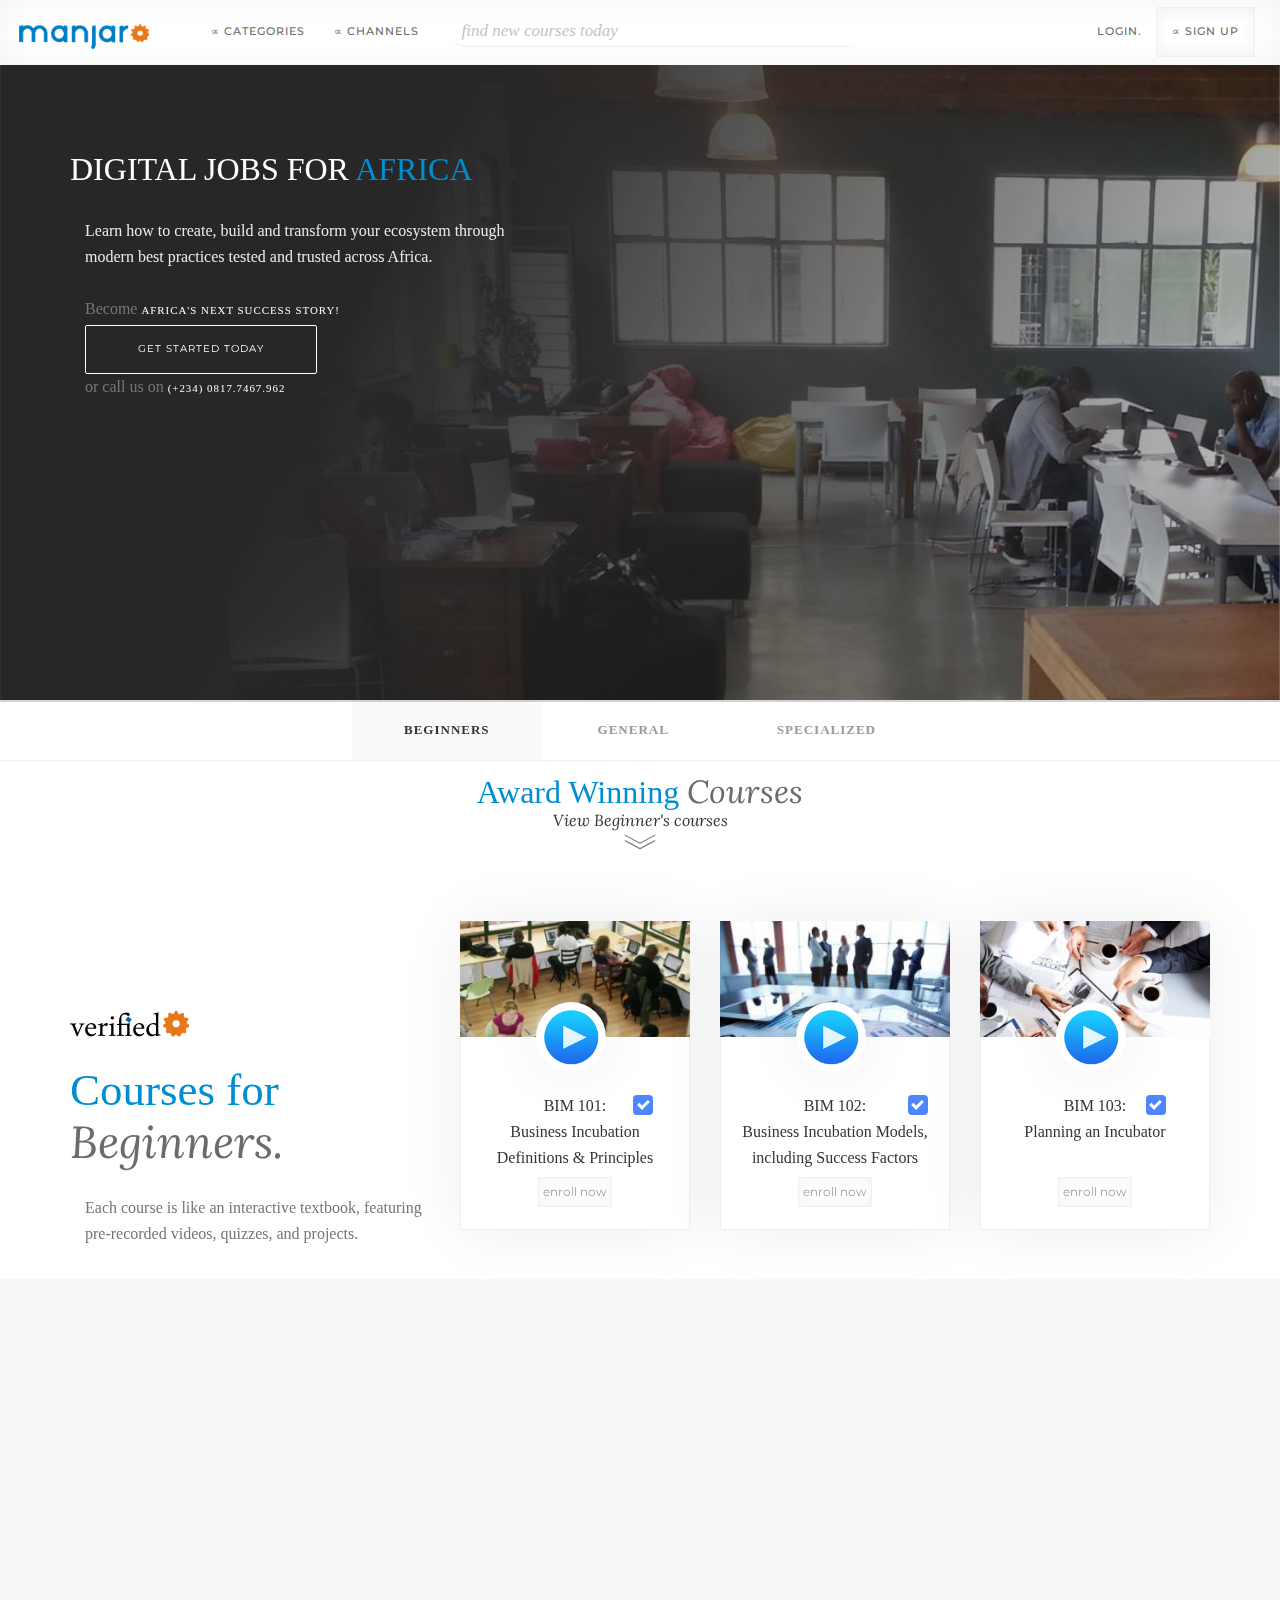
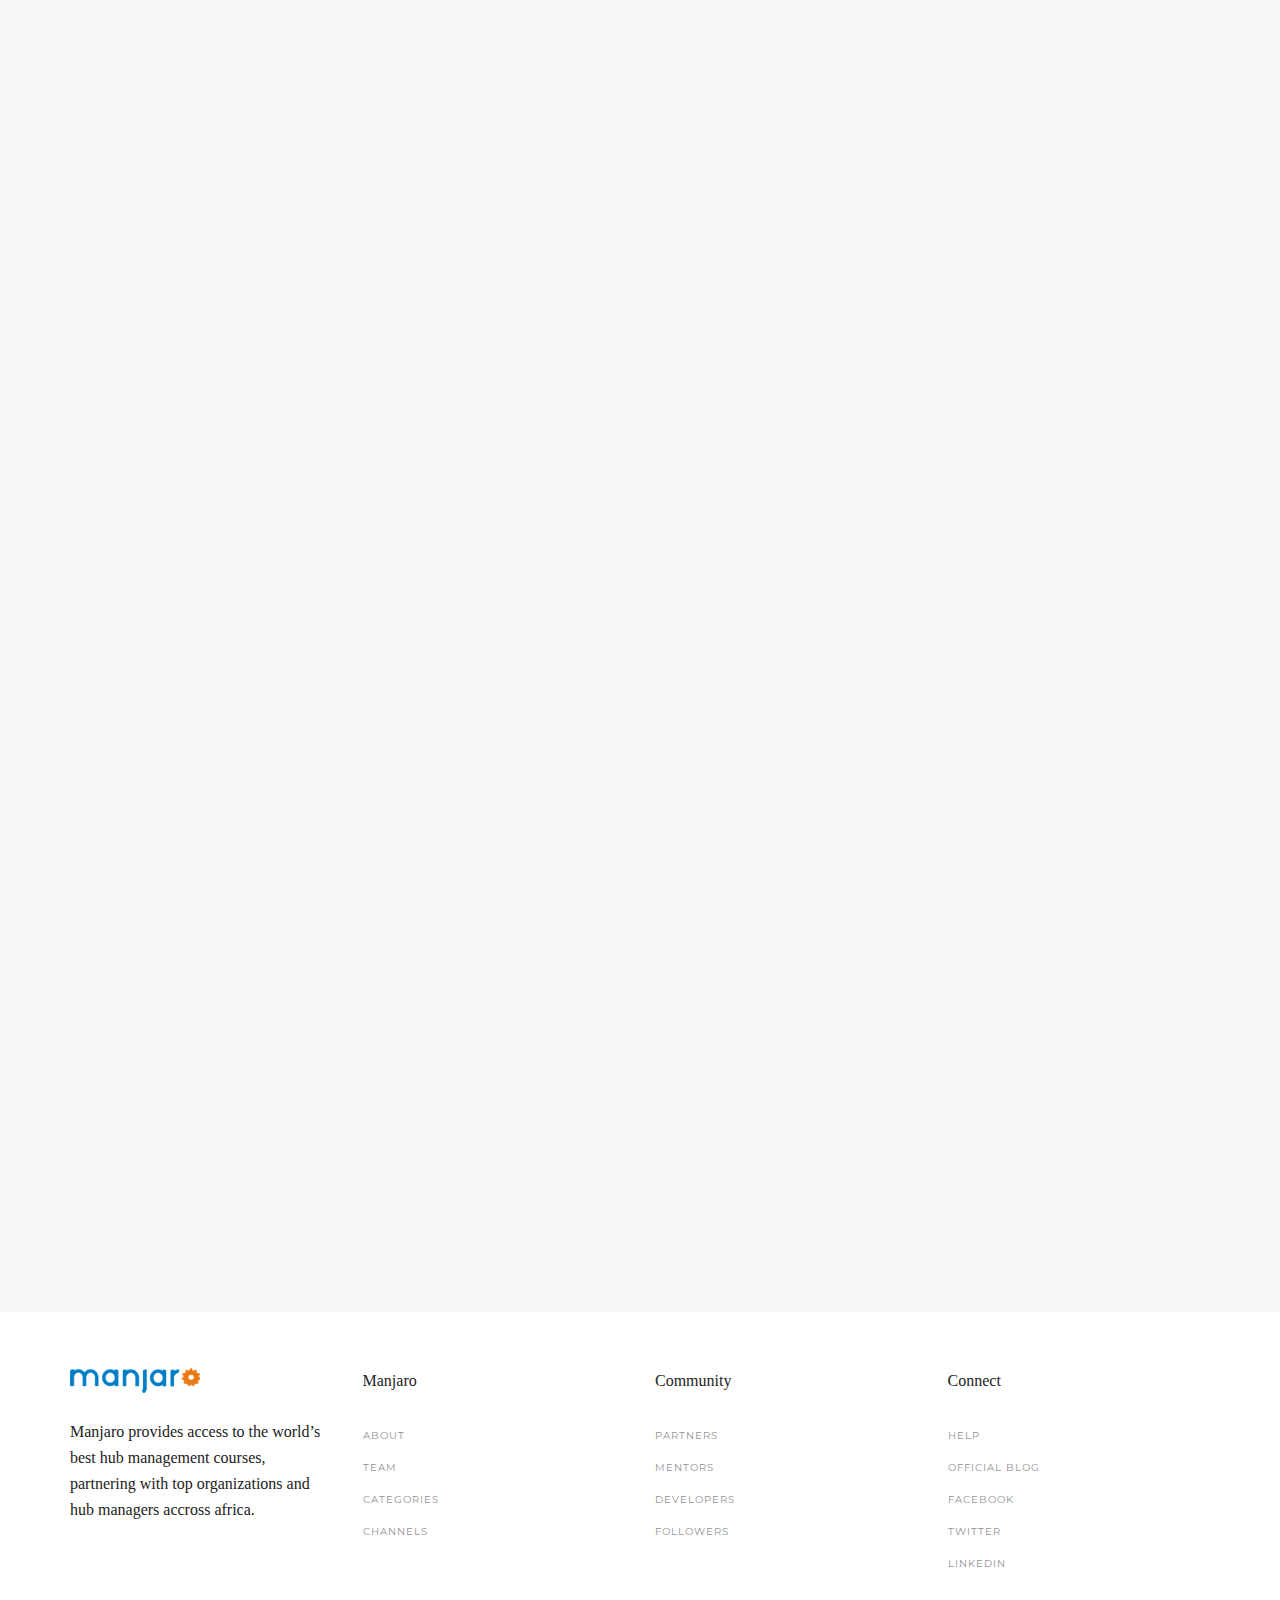
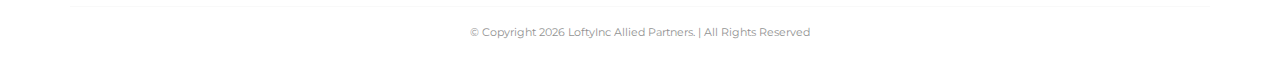
==== commit ce855005: "U.I Recent Commit" ====
--- a/index.html
+++ b/index.html
@@ -22,6 +22,7 @@
         <link href="css/lightbox.min.css" rel="stylesheet" type="text/css" media="all" />
         <link href="css/theme.css" rel="stylesheet" type="text/css" media="all" />
         <link href="css/chat.css" rel="stylesheet" type="text/css" media="all" />
+        <link href="css/custom.css" rel="stylesheet" type="text/css" media="all" />
     <link href="css/font-circle-video.css" rel="stylesheet">
         <link href='https://fonts.googleapis.com/css?family=Lora:400,400italic,700%7CMontserrat:400,700' rel='stylesheet' type='text/css'>
         
@@ -32,7 +33,7 @@
             <div class="nav-bar nav--absolute nav--transparent" data-fixed-at="200">
                 <div class="nav-module logo-module left">
                     <a href="home">
-                        <img class="logo" alt="logo" src="img/logo2.png" />
+                        <img class="logo" alt="logo" src="img/logo.png" />
                     </a>
                 </div>
                 <div class="nav-module menu-module left">
@@ -57,16 +58,16 @@
                         <form action="search.html" method="post">
                             <div class="topsearch">
                                 <div class="input-group">
-                                    <input type="text" class="form-control" placeholder="find new courses today" aria-describedby="sizing-addon2">
+                                    <blink><input type="text" class="form-control width-400" placeholder="find new courses today" aria-describedby="sizing-addon2"> <blink>
                                 </div>
                             </div>
                         </form>
                     </div>
                 <!--end nav module-->
-                <div class="nav-module right">
+                <div class="nav-module right hidden-xs">
                                     <ul class="menu">  
                                         <li><a href="login.html">Login.</a></li>
-                                        <li><a style="padding: 15px;" class="btn btn--primary"  href="signup.html">&prop; Sign up</a></li></ul>
+                                        <li><a class="btn btn--primary signupton"  href="signup.html">&prop; Sign up</a></li></ul>
                 </div>
             </div>
             <!--end nav bar-->
@@ -79,20 +80,20 @@
 <div class="main-container transition--fade">
             <section class="cover cover-11 height-90 imagebg parallax" data-overlay="4" style="margin-bottom: -2.05px;">
                 <div class="background-image-holder background--bottom">
-                    <img alt="image" src="img/hero10.png" />
+                    <img alt="image" src="img/hero10.jpg" />
                 </div>
                 <div class="container">
                                 
                     
                     <div class="row pull-left">
                         <div class="col-sm-7">
-                            <h3 style="margin-top: 15%;color: #fff;font-weight: 100;">DIGITAL JOBS FOR <span style="color: #008ed3 !important">AFRICA</span>
+                            <h3 class="digitext">DIGITAL JOBS FOR <span class="africa">AFRICA</span>
                             </h3>
                             
                             <div class="feature feature-2 col-xs-6 col-sm-12">
                                 <p>
                                    
-                                Learn how to create, build and transform your ecosystem through modern best practices tested and trusted accross Africa.
+                                Learn how to create, build and transform your ecosystem through modern best practices tested and trusted across Africa.
                                 </p>
                                 
                               <div class="card__lower">
@@ -102,7 +103,7 @@
                                          
                                           
                             <div class="modal-instance">
-                                <a class="btn btn--primary" href="#">
+                                <a class="btn btn--primary" href="signup.html">
                                     <span class="btn__text">
                                          GET STARTED TODAY
                                     </span>
@@ -127,25 +128,25 @@
                 <ul class="tabs text-center">
                     <li class="active" id="tour">
                         <div class="tab__title text-center">
-                            <h6>BEGINNERS</h6>
+                            <h6 class="begin-1">BEGINNERS</h6>
                         </div>
                         
 
                         <div class="tab__content">
                             
                             <center>
-                            <h3 style="margin-bottom: -0.25em; color: #008ed3;">Award Winning <em style="color: #6b6b6b;">Courses</em>
+                            <h3 class="begin-2">Award Winning <em class="begin-3">Courses</em>
                             </h3>
-                                <h5 style="margin-bottom: -0.5em;"><em>View Beginner's courses</em></h5><i class="icon icon--sm icon-Arrow-Down2 blink" id="blink" ></i>
+                                <h5 class="begin-4"><em>View Beginner's courses</em></h5><i class="icon icon--sm icon-Arrow-Down2 blink" id="blink" ></i>
                             </center>
                                       
                             <div class="container">
                                 
                     
-                    <div class="row" style="margin-top: 10%;">
+                    <div class="row begin-5">
                         <div class="col-sm-4">
-                                        <img class="logo" alt="logo" src="img/verif.png" style="margin-top: 25%;"/>
-                            <h2 style="color: #008ed3;">Courses for<em style="color: #6b6b6b;"> Beginners.</em>
+                                        <img class="logo verif" alt="logo" src="img/verif.png"/>
+                            <h2 class="colour-1">Courses for<em class="begin-3"> Beginners.</em>
                             </h2>
                             <div class="feature feature-2 col-xs-6 col-sm-12">
                                 <p>
@@ -159,128 +160,56 @@
                             <div class="col-md-4 col-sm-4 col-xs-6">
                                <div class="cns-block">
                                         <a href="course.html" class="cns-image">
-                                            <img src="images/video1-1.jpg" alt="image">
-                                        </a>
-                                        <div class="cns-img-small">
-                                            <div class="cns-small-wrapp">
-                                                <img src="img/logo/4.png" alt="small">
-                                            </div>
-                                        </div>
-                                        <div class="cns-info">
-                                            <h5>Module 1: <br>Overcoming management issues</h5>
-                                            <br>
-                                      <a href="home">
-                                        <img class="logo" alt="logo" src="img/verified.png" />
-                                       </a>
-                                            <span>1 Billion Views</span>
-                                        </div>
+                                            <img src="images/video3-1.jpg" alt="image">
+                                        </a>
+                                        <div class="cns-img-small">
+                                            <div class="cns-small-wrapp">
+                                                <img src="img/logo/lr.png" alt="small">
+                                            </div>
+                                        </div>
+                                        <div class="cns-info">
+                                            <h5>BIM 101: <I class="arrow"></I><br>Business Incubation <br>Definitions & Principles</h5>
+                                             <br>
+                                            <a class="enroll btn text-center" href="signup.html">Enroll Now</a>
+                                        </div>
+                                            
                                     </div>
                             </div>                                
                             <div class="col-md-4 col-sm-4 col-xs-6">
                                <div class="cns-block">
                                         <a href="course.html" class="cns-image">
-                                            <img src="images/video1-2.jpg" alt="image">
-                                        </a>
-                                        <div class="cns-img-small">
-                                            <div class="cns-small-wrapp">
-                                                <img src="img/logo/7.png" alt="small">
-                                            </div>
-                                        </div>
-                                        <div class="cns-info">
-                                            <h5>Module 2: <br>IT & Hub managers</h5>
-                                            <br>
-                                      <a>
-                                        <img class="logo" alt="logo" src="img/verified.png" />
-                                       </a>
-                                            <span>1 Million Views</span>
+                                            <img src="images/video1-7.jpg" alt="image">
+                                        </a>
+                                        <div class="cns-img-small">
+                                            <div class="cns-small-wrapp">
+                                                <img src="img/logo/lr.png" alt="small">
+                                            </div>
+                                        </div>
+                                        <div class="cns-info">
+                                            <h5>BIM 102: <I class="arrow"></I><br>Business Incubation Models,<br>including Success Factors</h5>
+                                             <br>
+                                            <a class="enroll btn text-center"  href="signup.html">Enroll Now</a>
                                         </div>
                                     </div>
                             </div>                             
                             <div class="col-md-4 col-sm-4 col-xs-6">
                                <div class="cns-block">
                                         <a href="course.html" class="cns-image">
-                                            <img src="images/video1-3.jpg" alt="image">
-                                        </a>
-                                        <div class="cns-img-small">
-                                            <div class="cns-small-wrapp">
-                                                <img src="img/logo/7.jpg" alt="small">
-                                            </div>
-                                        </div>
-                                        <div class="cns-info">
-                                            <h5>Module 7: <br>Hub expansion</h5>
-                                            <br>
-                                      <a>
-                                        <img class="logo" alt="logo" src="img/verified.png" />
-                                       </a>
-                                            <span>1 Million Views</span>
+                                            <img src="images/video3-2.png" alt="image">
+                                        </a>
+                                        <div class="cns-img-small">
+                                            <div class="cns-small-wrapp">
+                                                <img src="img/logo/lr.png" alt="small">
+                                            </div>
+                                        </div>
+                                        <div class="cns-info">
+                                            <h5>BIM 103: <I class="arrow"></I><br>Planning an Incubator</h5>
+                                             <br><br>
+                                            <a class="enroll btn text-center"  href="signup.html">Enroll Now</a>
                                         </div>
                                     </div>
                             </div>
                        </div>
-                            <div class="row" style="margin-top: 5%;">                               
-                                                              
-                            <div class="col-md-4 col-sm-4 col-xs-6">
-                               <div class="cns-block">
-                                        <a href="course.html" class="cns-image">
-                                            <img src="images/video1-1.jpg" alt="image">
-                                        </a>
-                                        <div class="cns-img-small">
-                                            <div class="cns-small-wrapp">
-                                                <img src="img/logo/10.png" alt="small">
-                                            </div>
-                                        </div>
-                                        <div class="cns-info">
-                                            <h5>Module 3: <br>Do things that scale</h5>
-                                            <br>
-                                      <a>
-                                        <img class="logo" alt="logo" src="img/verified.png" />
-                                       </a>
-                                            <span>4 Million Views</span>
-                                        </div>
-                                    </div>
-                            </div>
-                                <div class="col-md-4 col-sm-4 col-xs-6">
-                               <div class="cns-block">
-                                        <a href="course.html" class="cns-image">
-                                            <img src="images/video1-4.jpg" alt="image">
-                                        </a>
-                                        <div class="cns-img-small">
-                                            <div class="cns-small-wrapp">
-                                                <img src="img/logo/4.png" alt="small">
-                                            </div>
-                                        </div>
-                                        <div class="cns-info">
-                                            <h5>Module 4: <br>Co-creation the way forward</h5>
-                                            <br>
-                                      <a>
-                                        <img class="logo" alt="logo" src="img/verified.png" />
-                                       </a>
-                                            <span>69 Million Views</span>
-                                        </div>
-                                    </div>
-                            </div>
-                                <div class="col-md-4 col-sm-4 col-xs-6">
-                               <div class="cns-block">
-                                        <a href="course.html" class="cns-image">
-                                            <img src="images/video1-2.jpg" alt="image">
-                                        </a>
-                                        <div class="cns-img-small">
-                                            <div class="cns-small-wrapp">
-                                                <img src="img/logo/12.png" alt="small">
-                                            </div>
-                                        </div>
-                                        <div class="cns-info">
-                                            <h5>Module 13: <br>Funding for hubs</h5>
-                                            <br>
-                                      <a>
-                                        <img class="logo" alt="logo" src="img/verified.png" />
-                                       </a>
-                                            <span>69 Million Views</span>
-                                        </div>
-                                    </div>
-                            </div>
-                       </div>
-                        </div>
                     </div>
                     <!--end row-->
                                 
@@ -291,25 +220,25 @@
                  
                     <li>
                         <div class="tab__title text-center">
-                            <h6>GENERAL</h6>
+                            <h6 class="begin-1">GENERAL</h6>
                         </div>
                         
                         
                         <div class="tab__content">
                             
                             <center>
-                            <h3 style="margin-bottom: -0.25em; color: #008ed3;">Award Winning <em style="color: #6b6b6b;">Courses</em>
+                            <h3 class="begin-2">Award Winning <em class="begin-3">Courses</em>
                             </h3>
-                                <h5 style="margin-bottom: -0.5em;"><em>View General courses</em></h5><i class="icon icon--sm icon-Arrow-Down2 blink" id="blink" ></i>
+                                <h5 class="begin-4"><em>View General courses</em></h5><i class="icon icon--sm icon-Arrow-Down2 blink" id="blink" ></i>
                             </center>
                                       
                             <div class="container">
                                 
                     
-                    <div class="row" style="margin-top: 10%;">
+                    <div class="row" class="begin-5">
                         <div class="col-sm-4">
-                                        <img class="logo" alt="logo" src="img/verif.png" style="margin-top: 25%;"/>
-                            <h2 style="color: #008ed3;">Courses for<em style="color: #6b6b6b;"> Managers.</em>
+                                        <img class="logo verif" alt="logo" src="img/verif.png"/>
+                            <h2 class="colour-1">Courses for<em class="begin-3"> Managers.</em>
                             </h2>
                             <div class="feature feature-2 col-xs-6 col-sm-12">
                                 <p>
@@ -323,60 +252,51 @@
                             <div class="col-md-4 col-sm-4 col-xs-6">
                                <div class="cns-block">
                                         <a href="course.html" class="cns-image">
-                                            <img src="images/video1-1.jpg" alt="image">
-                                        </a>
-                                        <div class="cns-img-small">
-                                            <div class="cns-small-wrapp">
-                                                <img src="img/logo/4.png" alt="small">
-                                            </div>
-                                        </div>
-                                        <div class="cns-info">
-                                            <h5>Module 1: <br>Overcoming management issues</h5>
-                                            <br>
-                                      <a href="home">
-                                        <img class="logo" alt="logo" src="img/verified.png" />
-                                       </a>
-                                            <span>1 Billion Views</span>
+                                            <img src="images/video3-3.jpg" alt="image">
+                                        </a>
+                                        <div class="cns-img-small">
+                                            <div class="cns-small-wrapp">
+                                                <img src="img/logo/lr.png" alt="small">
+                                            </div>
+                                        </div>
+                                        <div class="cns-info">
+                                            <h5>BIM 201: <I class="arrow"></I><br>Marketing and Stakeholder<br> Management</h5>
+                                             <br>
+                                            <a  class="enroll btn text-center"  href="signup.html">Enroll Now</a>
                                         </div>
                                     </div>
                             </div>                                
                             <div class="col-md-4 col-sm-4 col-xs-6">
                                <div class="cns-block">
                                         <a href="course.html" class="cns-image">
-                                            <img src="images/video1-2.jpg" alt="image">
-                                        </a>
-                                        <div class="cns-img-small">
-                                            <div class="cns-small-wrapp">
-                                                <img src="img/logo/7.png" alt="small">
-                                            </div>
-                                        </div>
-                                        <div class="cns-info">
-                                            <h5>Module 2: <br>IT & Hub managers</h5>
-                                            <br>
-                                      <a>
-                                        <img class="logo" alt="logo" src="img/verified.png" />
-                                       </a>
-                                            <span>1 Million Views</span>
+                                            <img src="images/video1-6.jpg" alt="image">
+                                        </a>
+                                        <div class="cns-img-small">
+                                            <div class="cns-small-wrapp">
+                                                <img src="img/logo/lr.png" alt="small">
+                                            </div>
+                                        </div>
+                                        <div class="cns-info">
+                                            <h5>BIM 202: <I class="arrow"></I><br>Financing a Business <br>Incubator</h5>
+                                             <br>
+                                            <a  class="enroll btn text-center" href="signup.html">Enroll Now</a>
                                         </div>
                                     </div>
                             </div>                             
                             <div class="col-md-4 col-sm-4 col-xs-6">
                                <div class="cns-block">
                                         <a href="course.html" class="cns-image">
-                                            <img src="images/video1-3.jpg" alt="image">
-                                        </a>
-                                        <div class="cns-img-small">
-                                            <div class="cns-small-wrapp">
-                                                <img src="img/logo/7.jpg" alt="small">
-                                            </div>
-                                        </div>
-                                        <div class="cns-info">
-                                            <h5>Module 7: <br>Hub expansion</h5>
-                                            <br>
-                                      <a>
-                                        <img class="logo" alt="logo" src="img/verified.png" />
-                                       </a>
-                                            <span>1 Million Views</span>
+                                            <img src="images/video1-4.jpg" alt="image">
+                                        </a>
+                                        <div class="cns-img-small">
+                                            <div class="cns-small-wrapp">
+                                                <img src="img/logo/lr.png" alt="small">
+                                            </div>
+                                        </div>
+                                        <div class="cns-info">
+                                            <h5>BIM 203: <I class="arrow"></I><br>Managing the <br>Incubator</h5>
+                                             <br>
+                                            <a  class="enroll btn text-center" href="signup.html">Enroll Now</a>
                                         </div>
                                     </div>
                             </div>
@@ -386,60 +306,51 @@
                             <div class="col-md-4 col-sm-4 col-xs-6">
                                <div class="cns-block">
                                         <a href="course.html" class="cns-image">
-                                            <img src="images/video1-1.jpg" alt="image">
-                                        </a>
-                                        <div class="cns-img-small">
-                                            <div class="cns-small-wrapp">
-                                                <img src="img/logo/10.png" alt="small">
-                                            </div>
-                                        </div>
-                                        <div class="cns-info">
-                                            <h5>Module 3: <br>Do things that scale</h5>
-                                            <br>
-                                      <a>
-                                        <img class="logo" alt="logo" src="img/verified.png" />
-                                       </a>
-                                            <span>4 Million Views</span>
+                                            <img src="images/video1-5.jpg" alt="image">
+                                        </a>
+                                        <div class="cns-img-small">
+                                            <div class="cns-small-wrapp">
+                                                <img src="img/logo/lr.png" alt="small">
+                                            </div>
+                                        </div>
+                                        <div class="cns-info">
+                                            <h5>BIM 204: <I class="arrow"></I><br>Monitoring, Evaluation <br>and Benchmarking</h5>
+                                             <br>
+                                            <a  class="enroll btn text-center" href="signup.html">Enroll Now</a>
                                         </div>
                                     </div>
                             </div>
                                 <div class="col-md-4 col-sm-4 col-xs-6">
                                <div class="cns-block">
                                         <a href="course.html" class="cns-image">
-                                            <img src="images/video1-4.jpg" alt="image">
-                                        </a>
-                                        <div class="cns-img-small">
-                                            <div class="cns-small-wrapp">
-                                                <img src="img/logo/4.png" alt="small">
-                                            </div>
-                                        </div>
-                                        <div class="cns-info">
-                                            <h5>Module 4: <br>Co-creation the way forward</h5>
-                                            <br>
-                                      <a>
-                                        <img class="logo" alt="logo" src="img/verified.png" />
-                                       </a>
-                                            <span>69 Million Views</span>
+                                            <img src="images/video3-4.jpg" alt="image">
+                                        </a>
+                                        <div class="cns-img-small">
+                                            <div class="cns-small-wrapp">
+                                                <img src="img/logo/lr.png" alt="small">
+                                            </div>
+                                        </div>
+                                        <div class="cns-info">
+                                            <h5>BIM 205: <I class="arrow"></I><br>Implementing a Mentoring <br>Program</h5>
+                                             <br>
+                                            <a  class="enroll btn text-center" href="signup.html">Enroll Now</a>
                                         </div>
                                     </div>
                             </div>
                                 <div class="col-md-4 col-sm-4 col-xs-6">
                                <div class="cns-block">
                                         <a href="course.html" class="cns-image">
-                                            <img src="images/video1-2.jpg" alt="image">
-                                        </a>
-                                        <div class="cns-img-small">
-                                            <div class="cns-small-wrapp">
-                                                <img src="img/logo/12.png" alt="small">
-                                            </div>
-                                        </div>
-                                        <div class="cns-info">
-                                            <h5>Module 13: <br>Funding for hubs</h5>
-                                            <br>
-                                      <a>
-                                        <img class="logo" alt="logo" src="img/verified.png" />
-                                       </a>
-                                            <span>69 Million Views</span>
+                                            <img src="images/video1-6.jpg" alt="image">
+                                        </a>
+                                        <div class="cns-img-small">
+                                            <div class="cns-small-wrapp">
+                                                <img src="img/logo/lr.png" alt="small">
+                                            </div>
+                                        </div>
+                                        <div class="cns-info">
+                                            <h5>BIM 206: <I class="arrow"></I><br>Deals and Financing for <br>Incubator Clients</h5>
+                                             <br>
+                                            <a  class="enroll btn text-center"  href="signup.html">Enroll Now</a>
                                         </div>
                                     </div>
                             </div>
@@ -454,25 +365,25 @@
                     
                     <li>
                         <div class="tab__title text-center">
-                            <h6>SPECIALIZED</h6>
+                            <h6 class="begin-1">SPECIALIZED</h6>
                         </div>
                         
                       
                         <div class="tab__content">
                             
                             <center>
-                            <h3 style="margin-bottom: -0.25em; color: #008ed3;">Award Winning <em style="color: #6b6b6b;">Courses</em>
+                            <h3 class="begin-2">Award Winning <em class="begin-3">Courses</em>
                             </h3>
-                                <h5 style="margin-bottom: -0.5em;"><em>View Specialized courses</em></h5><i class="icon icon--sm icon-Arrow-Down2 blink" id="blink" ></i>
+                                <h5 class="begin-4"><em>View Specialized courses</em></h5><i class="icon icon--sm icon-Arrow-Down2 blink" id="blink" ></i>
                             </center>
                                       
                             <div class="container">
                                 
                     
-                    <div class="row" style="margin-top: 10%;">
+                    <div class="row" class="begin-5">
                         <div class="col-sm-4">
-                                        <img class="logo" alt="logo" src="img/verif.png" style="margin-top: 25%;"/>
-                            <h2 style="color: #008ed3;">Courses for<em style="color: #6b6b6b;"> Experiencend Managers.</em>
+                                        <img class="logo verif" alt="logo" src="img/verif.png"/>
+                            <h2 class="colour-1">Courses for<em class="begin-3"> Experiencend Managers.</em>
                             </h2>
                             <div class="feature feature-2 col-xs-6 col-sm-12">
                                 <p>
@@ -486,60 +397,51 @@
                             <div class="col-md-4 col-sm-4 col-xs-6">
                                <div class="cns-block">
                                         <a href="course.html" class="cns-image">
-                                            <img src="images/video1-1.jpg" alt="image">
-                                        </a>
-                                        <div class="cns-img-small">
-                                            <div class="cns-small-wrapp">
-                                                <img src="img/logo/4.png" alt="small">
-                                            </div>
-                                        </div>
-                                        <div class="cns-info">
-                                            <h5>Module 1: <br>Overcoming management issues</h5>
-                                            <br>
-                                      <a href="home">
-                                        <img class="logo" alt="logo" src="img/verified.png" />
-                                       </a>
-                                            <span>1 Billion Views</span>
+                                            <img src="images/video3-6.jpg" alt="image">
+                                        </a>
+                                        <div class="cns-img-small">
+                                            <div class="cns-small-wrapp">
+                                                <img src="img/logo/lr.png" alt="small">
+                                            </div>
+                                        </div>
+                                        <div class="cns-info">
+                                            <h5>BIM 301: <I class="arrow"></I><br>Technology Commercialization <br>through Incubation</h5>
+                                             <br>
+                                            <a   class="enroll btn text-center"   href="signup.html">Enroll Now</a>
                                         </div>
                                     </div>
                             </div>                                
                             <div class="col-md-4 col-sm-4 col-xs-6">
                                <div class="cns-block">
                                         <a href="course.html" class="cns-image">
-                                            <img src="images/video1-2.jpg" alt="image">
-                                        </a>
-                                        <div class="cns-img-small">
-                                            <div class="cns-small-wrapp">
-                                                <img src="img/logo/7.png" alt="small">
-                                            </div>
-                                        </div>
-                                        <div class="cns-info">
-                                            <h5>Module 2: <br>IT & Hub managers</h5>
-                                            <br>
-                                      <a>
-                                        <img class="logo" alt="logo" src="img/verified.png" />
-                                       </a>
-                                            <span>1 Million Views</span>
+                                            <img src="images/video3-5.png" alt="image">
+                                        </a>
+                                        <div class="cns-img-small">
+                                            <div class="cns-small-wrapp">
+                                                <img src="img/logo/lr.png" alt="small">
+                                            </div>
+                                        </div>
+                                        <div class="cns-info">
+                                            <h5>BIM 302: <I class="arrow"></I><br>Setting Up Virtual <br>Incubation Services</h5>
+                                             <br>
+                                            <a   class="enroll btn text-center"   href="signup.html">Enroll Now</a>
                                         </div>
                                     </div>
                             </div>                             
                             <div class="col-md-4 col-sm-4 col-xs-6">
                                <div class="cns-block">
                                         <a href="course.html" class="cns-image">
-                                            <img src="images/video1-3.jpg" alt="image">
-                                        </a>
-                                        <div class="cns-img-small">
-                                            <div class="cns-small-wrapp">
-                                                <img src="img/logo/7.jpg" alt="small">
-                                            </div>
-                                        </div>
-                                        <div class="cns-info">
-                                            <h5>Module 7: <br>Hub expansion</h5>
-                                            <br>
-                                      <a>
-                                        <img class="logo" alt="logo" src="img/verified.png" />
-                                       </a>
-                                            <span>1 Million Views</span>
+                                            <img src="images/video3-7.png" alt="image">
+                                        </a>
+                                        <div class="cns-img-small">
+                                            <div class="cns-small-wrapp">
+                                                <img src="img/logo/lr.png" alt="small">
+                                            </div>
+                                        </div>
+                                        <div class="cns-info">
+                                            <h5>BIM 303: <I class="arrow"></I><br>Agribusiness Incubation</h5>
+                                             <br><br>
+                                            <a class="enroll btn text-center"   href="signup.html">Enroll Now</a>
                                         </div>
                                     </div>
                             </div>
@@ -549,60 +451,17 @@
                             <div class="col-md-4 col-sm-4 col-xs-6">
                                <div class="cns-block">
                                         <a href="course.html" class="cns-image">
-                                            <img src="images/video1-1.jpg" alt="image">
-                                        </a>
-                                        <div class="cns-img-small">
-                                            <div class="cns-small-wrapp">
-                                                <img src="img/logo/10.png" alt="small">
-                                            </div>
-                                        </div>
-                                        <div class="cns-info">
-                                            <h5>Module 3: <br>Do things that scale</h5>
-                                            <br>
-                                      <a>
-                                        <img class="logo" alt="logo" src="img/verified.png" />
-                                       </a>
-                                            <span>4 Million Views</span>
-                                        </div>
-                                    </div>
-                            </div>
-                                <div class="col-md-4 col-sm-4 col-xs-6">
-                               <div class="cns-block">
-                                        <a href="course.html" class="cns-image">
-                                            <img src="images/video1-4.jpg" alt="image">
-                                        </a>
-                                        <div class="cns-img-small">
-                                            <div class="cns-small-wrapp">
-                                                <img src="img/logo/4.png" alt="small">
-                                            </div>
-                                        </div>
-                                        <div class="cns-info">
-                                            <h5>Module 4: <br>Co-creation the way forward</h5>
-                                            <br>
-                                      <a>
-                                        <img class="logo" alt="logo" src="img/verified.png" />
-                                       </a>
-                                            <span>69 Million Views</span>
-                                        </div>
-                                    </div>
-                            </div>
-                                <div class="col-md-4 col-sm-4 col-xs-6">
-                               <div class="cns-block">
-                                        <a href="course.html" class="cns-image">
-                                            <img src="images/video1-2.jpg" alt="image">
-                                        </a>
-                                        <div class="cns-img-small">
-                                            <div class="cns-small-wrapp">
-                                                <img src="img/logo/12.png" alt="small">
-                                            </div>
-                                        </div>
-                                        <div class="cns-info">
-                                            <h5>Module 13: <br>Funding for hubs</h5>
-                                            <br>
-                                      <a>
-                                        <img class="logo" alt="logo" src="img/verified.png" />
-                                       </a>
-                                            <span>69 Million Views</span>
+                                            <img src="images/video3-7.jpg" alt="image">
+                                        </a>
+                                        <div class="cns-img-small">
+                                            <div class="cns-small-wrapp">
+                                                <img src="img/logo/lr.png" alt="small">
+                                            </div>
+                                        </div>
+                                        <div class="cns-info">
+                                            <h5>BIM 304: <I class="arrow"></I><br>Innovation Ecosystem<br>Development</h5>
+                                             <br>
+                                            <a  class="enroll btn text-center"   href="signup.html">Enroll Now</a>
                                         </div>
                                     </div>
                             </div>
@@ -623,28 +482,19 @@
             
             
             
-            <section class="bg--white partners-1 space--sm" style="border-bottom: 1px solid #efefef;">
+            <section class="sect bg--white partners-1 space--sm hidden-xs">
                 <div class="container">
                     
-                                <hr style="border: 0;
-    height: 20px;
-    position: relative;background: radial-gradient(ellipse at bottom, rgba(0,0,0,0.1) 0%,rgba(0,0,0,0) 70%);">  
+                                <hr class="hrlii">  
                     <div class="row">
                         
-                      <div class="col-md-5 col-sm-12">
-                            <div class="col-sm-12">
-                                
-                            <img alt="pic" src="img/af.png" style="float: right;width: 80%;padding: 8%;"/>
-                            </div>
-                        </div>
-                        
-                      <div class="col-md-7">
+                      <div class="col-md-12">
                           <div class="row">
-                        <div class="col-sm-12">
-                            <h4 style="margin-top: 2em; color: #46a1c0;">AFRILAB
-                                <em style="color: #6b6b6b;">PARTNERS.</em>
-                            </h4>
-                            <p>From nationally recognized startup hubs to local hubs, <br>Manjaro's courses are trusted by hubs you know and love</p>
+                        <div class="col-sm-12 text-center">
+                            <h3 class="colour-1">AfriLabs <em class="begin-3">Partners</em>
+                            </h3>
+
+                            <p>From nationally recognized startup hubs to local hubs, Manjaro's courses are trusted <br>by hubs you know and love</p>
                             <div class="feature feature-2 col-xs-6 col-sm-12">
                                 <div class="feature__title">
                                     <h6>We have a coverage of over +40 African hubs</h6>
@@ -655,82 +505,300 @@
                         <div class="col-sm-12">
                             <div class="col-sm-3">
                                 <div class="feature feature-1">
-                                    <img src="img/logo/15.png">
-                                </div>
-                            </div>
-                            <div class="col-sm-3">
-                                <div class="feature feature-1">
-                                    <img src="img/logo/13.png">
-                                </div>
-                            </div>
-                            <div class="col-sm-5">
-                                <div class="feature feature-1">
-                                    <img src="img/logo/6.jpg">
-                                </div>
-                            </div>
-                              </div>
-                        <div class="col-sm-12">
-                            <div class="col-sm-3">
-                                <div class="feature feature-1">
-                                    <img src="img/logo/5.jpg">
-                                </div>
-                            </div>
-                            <div class="col-sm-3">
-                                <div class="feature feature-1">
-                                    <img src="img/logo/4.jpg">
-                                </div>
-                            </div>
-                            <div class="col-sm-5">
-                                <div class="feature feature-1">
-                                    <img src="img/logo/11.png">
-                                </div>
-                            </div>
-                              </div>
-                        <div class="col-sm-12">
-                            <div class="col-sm-3">
-                                <div class="feature feature-1">
-                                    <img src="img/logo/8.jpg">
-                                </div>
-                            </div>
-                            <div class="col-sm-3">
-                                <div class="feature feature-1">
-                                    <img src="img/logo/8.png">
-                                </div>
-                            </div>
-                            <div class="col-sm-5">
-                                <div class="feature feature-1">
-                                    <img src="img/logo/9.png">
-                                </div>
-                            </div>
-                              </div>
+                                     <a href="http://www.wennovationhub.org/" target="_blank"><img class="fades" src="img/logo/15.png"></a>
+                                </div>
+                            </div>
+                            <div class="col-sm-3">
+                                <div class="feature feature-1">
+                                    <a href="http://meltwater.org/" target="_blank"><img class="fades" src="img/logo/n18.jpg"></a>
+                                </div>
+                            </div>
+                            <div class="col-sm-3">
+                                <div class="feature feature-1">
+                                     <a href="http://www.iceaddis.com/" target="_blank"><img class="fades" src="img/logo/6.jpg"></a>
+                                </div>
+                            </div>
+                            <div class="col-sm-3">
+                                <div class="feature feature-1">
+                                     <a href="http://www.c4dlab.ac.ke/" target="_blank"><img class="fades" src="img/logo/5.jpg"></a>
+                                </div>
+                            </div>
+                              </div>
+
+
+                        <div class="col-sm-12">
+                            <div class="col-sm-3">
+                                <div class="feature feature-1">
+                                    <a href="http://www.citi.org.za/bandwidth-barn/" target="_blank"><img class="fades" src="img/logo/4.jpg"></a>
+                                </div>
+                            </div>
+                            <div class="col-sm-3">
+                                <div class="feature feature-1">
+                                   <a href="http://www.icecairo.com/" target="_blank"> <img class="fades" src="img/logo/11.png"></a>
+                                </div>
+                            </div>
+                            <div class="col-sm-3">
+                                <div class="feature feature-1">
+                                    <a href="http://nftmawazo.com/" target="_blank"><img class="fades" src="img/logo/na47.png"></a>
+                                </div>
+                            </div>
+                            <div class="col-sm-3">
+                                <div class="feature feature-1">
+                                    <a href="http://www.etrilabs.com/" target="_blank"><img class="fades" src="img/logo/8.png"></a>
+                                </div>
+                            </div>
+                              </div>
+
+                        <div class="col-sm-12">
+                            <div class="col-sm-3">
+                                <div class="feature feature-1">
+                                    <a href="http://habaka-madagascar.org/" target="_blank"><img class="fades" src="img/logo/9.png"></a>
+                                </div>
+                            </div>
+                            <div class="col-sm-3">
+                                <div class="feature feature-1">
+                                   <a href="http://cchubnigeria.com/" target="_blank"><img class="fades" src="img/logo/n5.png"></a>
+                                </div>
+                            </div>
+                            <div class="col-sm-3">
+                                <div class="feature feature-1">
+                                     <a href="http://www.idea-nigeria.org/" target="_blank"><img class="fades" src="img/logo/n10.png"></a>
+                                </div>
+                            </div>
+                            <div class="col-sm-3">
+                                <div class="feature feature-1">
+                                    <a href="http://ispacegh.com/" target="_blank"><img class="fades" src="img/logo/n12.jpg"></a>
+                                </div>
+                            </div>
+                              </div>
+
                               
+                        <div class="col-sm-12">
+                              </div>
+                              
+                        <div class="col-sm-12">
+                            <div class="col-sm-3">
+                                <div class="feature feature-1">
+                                    <a href="http://africa.com/" target="_blank"><img class="fades" src="img/logo/n2.jpg"></a>
+                                </div>
+                            </div>
+                            <div class="col-sm-3">
+                                <div class="feature feature-1">
+                                    <a href="http://www.cticdakar.com/fr/" target="_blank"><img class="fades" src="img/logo/n6.png"></a>
+                                </div>
+                            </div>
+                            <div class="col-sm-3">
+                                <div class="feature feature-1">
+                                     <a href="https://www.facebook.com/izwionline/" target="_blank"><img class="fades" src="img/logo/n13.png"></a>
+                                </div>
+                            </div>
+                            <div class="col-sm-3">
+                                <div class="feature feature-1">
+                                    <a href="http://akirachix.com/" target="_blank"><img class="fades" src="img/logo/n3.png"></a>
+                                </div>
+                            </div>
+                              </div>
+                              
+                        <div class="col-sm-12">
+                            <div class="col-sm-3">
+                                <div class="feature feature-1">
+                                    <a href="https://onepercentclub.com/" target="_blank"><img class="fades" src="img/logo/n1.jpg"></a>
+                                </div>
+                            </div>
+                            <div class="col-sm-3">
+                                <div class="feature feature-1">
+                                    <a href="http://www.ibizafrica.co.ke/" target="_blank"><img class="fades" src="img/logo/n11.png"></a>
+                                </div>
+                            </div>
+                            <div class="col-sm-3">
+                                <div class="feature feature-1">
+                                    <a href="http://buni.or.tz/" target="_blank"><img class="fades" src="img/logo/n4.png"></a>
+                                </div>
+                            </div>
+                            <div class="col-sm-3">
+                                <div class="feature feature-1">
+                                     <a href="http://www.kinu.co.tz/" target="_blank"><img class="fades" src="img/logo/n15.jpg"></a>
+                                </div>
+                            </div>
+                              </div>
+                              
+                        <div class="col-sm-12">
+                            <div class="col-sm-3">
+                                <div class="feature feature-1">
+                                   <a href="https://www.facebook.com/xhubaddis/" target="_blank"><img class="fades" src="img/logo/na46.png"></a>
+                                </div>
+                            </div>
+                            <div class="col-sm-3">
+                                <div class="feature feature-1">
+                                    <a href="https://www.facebook.com/OgooueLabs/" target="_blank"><img class="fades" src="img/logo/n22.png"></a>
+                                </div>
+                            </div>
+                            <div class="col-sm-3">
+                                <div class="feature feature-1">
+                                    <a href="https://www.mlab.co.za/" target="_blank"><img class="fades" src="img/logo/n19.png"></a>
+                                </div>
+                            </div>
+                            <div class="col-sm-3">
+                                <div class="feature feature-1">
+                                     <a href="http://mlab.co.ke/" target="_blank"><img class="fades" src="img/logo/n20.png"></a>
+                                </div>
+                            </div>
+                              </div>
+                              
+                        <div class="col-sm-12">
+                            <div class="col-sm-3">
+                                <div class="feature feature-1">
+                                    <a href="http://www.klab.rw/" target="_blank"><img class="fades" src="img/logo/n16.jpg"></a>
+                                </div>
+                            </div>
+                            <div class="col-sm-3">
+                                <div class="feature feature-1">
+                                      <a href="http://district-egypt.com/" target="_blank"><img class="fades" src="img/logo/n25.png"></a>
+                                </div>
+                            </div>
+                            <div class="col-sm-3">
+                                <div class="feature feature-1">
+                                    <a href="http://rlabs.org/" target="_blank"><img class="fades" src="img/logo/n24.jpg"></a>
+                                </div>
+                            </div>
+                            <div class="col-sm-3">
+                                <div class="feature feature-1">
+                                    <a href="http://www.icealex.com/" target="_blank"><img class="fades" src="img/logo/n9.png"></a>
+                                </div>
+                            </div>
+                              </div>
+                              
+                        <div class="col-sm-12">
+                            <div class="col-sm-3">
+                                <div class="feature feature-1">
+                                    <a href="http://jozihub.co.za/" target="_blank"><img class="fades" src="img/logo/n14.png"></a>
+                                </div>
+                            </div>
+                            <div class="col-sm-3">
+                                <div class="feature feature-1">
+                                    <a href="https://www.muzindahub.co.zw/" target="_blank"><img class="fades" src="img/logo/n21.png"></a>
+                                </div>
+                            </div>
+                            <div class="col-sm-3">
+                                <div class="feature feature-1">
+                                    <a href="http://www.lakehub.co.ke/" target="_blank"><img class="fades" src="img/logo/n17.png"></a>
+                                </div>
+                            </div>
+                            <div class="col-sm-3">
+                                <div class="feature feature-1">
+                                    <a href="https://www.hivos.org/" target="_blank"><img class="fades" src="img/logo/n8.png"></a>
+                                </div>
+                            </div>
+                              </div>
+                              
+                        <div class="col-sm-12">
+                            <div class="col-sm-3">
+                                <div class="feature feature-1">
+                                    <a href="https://www.facebook.com/AMN-Co-Working-Space-137309499647828/" target="_blank"><img class="fades" src="img/logo/n30.png"></a>
+                                </div>
+                            </div>
+                            <div class="col-sm-3">
+                                <div class="feature feature-1">
+                                    <a href="http://www.cipmen.org/" target="_blank"><img class="fades" src="img/logo/n31.png"></a>
+                                </div>
+                            </div>
+                            <div class="col-sm-3">
+                                <div class="feature feature-1">
+                                    <a href="https://www.hivos.org/" target="_blank"><img class="fades" src="img/logo/n32.jpg"></a>
+                                </div>
+                            </div>
+                            <div class="col-sm-3">
+                                <div class="feature feature-1">
+                                   <a href="https://www.fablabs.io/woelab" target="_blank"><img class="fades" src="img/logo/n33.jpg"></a>
+                                </div>
+                            </div>
+                              </div>
+
+
+
+
+                        <div class="col-sm-12">
+                            <div class="col-sm-3">
+                                <div class="feature feature-1">
+                                    <a href="http://ilabliberia.org/" target="_blank"><img class="fades" src="img/logo/7.jpg"></a>
+                                </div>
+                            </div>
+                            <div class="col-sm-3">
+                                <div class="feature feature-1">
+                                    <a href="http://enspire.org.ng/" target="_blank"><img class="fades" src="img/logo/na38.png"></a>
+                                </div>
+                            </div>
+                            <div class="col-sm-3">
+                                <div class="feature feature-1">
+                                    <a href="http://venturesplatform.com/" target="_blank"><img class="fades" src="img/logo/na36.png"></a>
+                                </div>
+                            </div>
+                            <div class="col-sm-3">
+                                <div class="feature feature-1">
+                                   <a href="http://ihub.co.ke/" target="_blank"> <img class="fades" src="img/logo/12.png"></a>
+                                </div>
+                            </div>
+                              </div>
+
+
+
+                        <div class="col-sm-12">
+                            <div class="col-sm-3">
+                                <div class="feature feature-1">
+                                   <a href="http://sticlab.co.tz/" target="_blank">  <img class="fades" src="img/logo/na37.png"></a>
+                                </div>
+                            </div>
+                            <div class="col-sm-3">
+                                <div class="feature feature-1">
+                                    <a href="http://hapaspace.com/" target="_blank"><img class="fades" src="img/logo/na39.png"></a>
+                                </div>
+                            </div>
+                            <div class="col-sm-3">
+                                <div class="feature feature-1">
+                                    <a href="https://www.facebook.com/itkola/" target="_blank"><img class="fades" src="img/logo/na40.png"></a>
+                                </div>
+                            </div>
+                            <div class="col-sm-3">
+                                <div class="feature feature-1">
+                                    <a href="http://www.outbox.co.ug/" target="_blank"><img class="fades" src="img/logo/na45.png"></a>
+                                </div>
+                            </div>
+                              </div>
                           </div>
                         </div>
                     </div>
                     <!--end of row-->
                     
-                                <hr style="border: 0;
-    height: 20px;
-    position: relative;background: radial-gradient(ellipse at bottom, rgba(0,0,0,0.1) 0%,rgba(0,0,0,0) 70%);"> 
-                    
-                        <div class="col-sm-12">
-                                <div class="col-sm-3">
+                                <hr class="hrlii"> 
+                    
+                        <div class="col-sm-12">
+                                <div class="col-sm-2">
                                     <i class="icon icon--sm icon-Coins-3"></i>
-                                    <span class="h6">We are supported by</span>
-                                </div>
-                            <div class="col-sm-3">
-                                <div class="feature feature-1">
-                                    <img src="img/logo/1.jpg">
-                                </div>
-                            </div>
-                            <div class="col-sm-3">
-                                <div class="feature feature-1">
-                                    <img src="img/logo/2.jpg">
-                                </div>
-                            </div>
-                            <div class="col-sm-3">
-                                <div class="feature feature-1">
-                                    <img src="img/logo/3.png">
+                                    <span class="h6">Manjaro's Partners</span>
+                                </div>
+                            <div class="col-sm-2">
+                                <div class="feature feature-1">
+                                    <a href="http://www.loftyincltd.biz/" target="_blank"><img src="img/logo/lofty.png"></a>
+                                </div>
+                            </div>
+                            <div class="col-sm-2">
+                                <div class="feature feature-1">
+                                     <a href="https://www.microsoft.com/africa/4afrika/" target="_blank"><img src="img/logo/m4a.png"></a>
+                                </div>
+                            </div>
+                            <div class="col-sm-2">
+                                <div class="feature feature-1">
+                                     <a href="http://www.makingallvoicescount.org/" target="_blank"><img src="img/logo/mavc.jpg"></a>
+                                </div>
+                            </div>
+                            <div class="col-sm-2">
+                                <div class="feature feature-1">
+                                     <a href="http://afrilabs.com/" target="_blank"><img src="img/logo/afrilabs.png"></a>
+                                </div>
+                            </div>
+                            <div class="col-sm-2">
+                                <div class="feature feature-1">
+                                     <a href="https://vc4a.com/" target="_blank"><img src="img/logo/vca.png"></a>
                                 </div>
                             </div>
                               </div>
@@ -748,7 +816,7 @@
                             <p>Manjaro provides access to the world’s best hub management courses, partnering with top organizations and hub managers accross africa.</p>
                         </div>
                         <div class="col-md-3">
-                            <h6>Manjaro</h6>
+                            <h5>Manjaro</h5>
                             <ul class="footer__navigation">
                         <li>
                             <a href="#">
@@ -773,7 +841,7 @@
                             </ul>
                         </div>
                         <div class="col-md-3">
-                            <h6>Community</h6>
+                            <h5>Community</h5>
                             <ul class="footer__navigation">
                                 <li>
                                     <a href="#">
@@ -798,7 +866,7 @@
                             </ul>
                         </div>
                         <div class="col-md-3">
-                            <h6>Connect</h6>
+                            <h5>Connect</h5>
                             <ul class="footer__navigation">
                                 <li>
                                     <a href="#" target="_blank">
@@ -845,11 +913,9 @@
         <script src="js/ytplayer.min.js"></script>
         <script src="js/owl.carousel.min.js"></script>
         <script src="js/lightbox.min.js"></script>
-        <script src="js/twitterfetcher.min.js"></script>
         <script src="js/smooth-scroll.min.js"></script>
         <script src="js/scrollreveal.min.js"></script>
         <script src="js/parallax.js"></script>
         <script src="js/scripts.js"></script>
-        <script async src="//platform.twitter.com/widgets.js" charset="utf-8"></script>
     </body>
 </html>--- a/css/theme.css
+++ b/css/theme.css
@@ -95,7 +95,7 @@
 .h6 {
   font-family:  'Tw cen MT';
   color: #343434;
-  font-weight: 600;
+  font-weight: 500;
   margin-top: 0;
   margin-bottom: 0;
 }
@@ -126,7 +126,7 @@
 }
 h6,
 .h6 {
-  font-size: 0.625em;
+  font-size: 0.68em;
   line-height: 2.6em;
 }
 .lead {
@@ -904,7 +904,10 @@
 .bg--white span,
 .bg--white ul,
 .bg--white a:not(.btn) {
-  color: #767676;
+  color: #222222;
+}
+.form-control {
+    font-size: 17px !important;
 }
 .bg--white h1,
 .bg--white h2,
@@ -1381,7 +1384,7 @@
 .menu > li {
   position: relative;
   float: left;
-  font-size: 10px;
+  font-size: 11px;
   font-weight: 400;
   letter-spacing: 0px;
   font-family: 'Montserrat', 'Helvetica', 'Arial', sans-serif;
@@ -1578,7 +1581,8 @@
   position: absolute;
 }
 .nav--transparent:not(.nav--fixed) {
-  background: none !important;
+  background: #fff !important;
+    box-shadow: inset 0px 0px 30px 0px rgba(0, 0, 0, 0.05);
 }
 nav:not(.nav--fixed):not(.nav--absolute) {
   position: relative;
@@ -3420,7 +3424,8 @@
   margin-bottom: 30px;
   border-right: 4px;
   overflow: hidden;
-    background: #fff;
+  background: #fff;
+  box-shadow: 0px 0px 60px 0px rgba(0, 0, 0, 0.07);
 }
 .cns-block .cns-image {
   position: relative;
@@ -3437,7 +3442,7 @@
 }
 .cns-block .cns-img-small .cns-small-wrapp {
   position: absolute;
-  width: 78px;
+  width: 70px;
   height: 70px;
   margin-left: -39px;
   left: 50%;
@@ -3449,7 +3454,7 @@
 }
 .cns-block .cns-img-small .cns-small-wrapp > img {
   position: absolute;
-  width: 70px;
+  width: 62px;
   height: 62px;
   top: 4px;
   left: 4px;
@@ -3474,8 +3479,8 @@
   display: block;
   width: 20px;
   height: 20px;
-  right: -34px;
-  top: -3px;
+  right: 0px;
+  top: 2px;
   border-radius: 4px;
   background-color: #4d86fe;
 }
@@ -3527,7 +3532,7 @@
   border-color: #46a1c0;
 }
 .btn.btn--primary:hover {
-  border-color: #46a1c0;
+  border-color: #efefef;
 }
 .btn.btn--success {
   background: #64b671;
@@ -3617,7 +3622,7 @@
   display: inline;
 }
 .nav-bar.nav--absolute {
-  border-bottom: transparent;
+  border-bottom: #fff;
 }
 .nav-bar.nav--absolute:not(.nav--fixed) .nav-module.right:not(.logo-module):not(.menu-module):not( :nth-last-child(2)) {
   border-left: 1px solid rgba(255, 255, 255, 0.1);
@@ -3674,7 +3679,7 @@
 }
 @media all and (min-width: 991px) {
   .nav-bar.nav--transparent:not(.nav--scrolled):not(.nav--fixed) .menu > li > a {
-    color: #fff;
+    color: #6b6b6b;
   }
   .nav-bar.nav--transparent:not(.nav--scrolled):not(.nav--fixed) .logo-dark {
     display: none;
@@ -5195,7 +5200,7 @@
 .tabs-5 .tabs-content {
   background: #fff;
   padding-top: 2.5em;
-  padding-bottom: 8.125em;
+  padding-bottom: 0.125em;
   margin-top: 0;
   margin-bottom: 0;
 }
@@ -8081,3 +8086,29 @@
     margin-bottom: 0.8125em;
   }
 }
+.fades {
+    opacity: 0.1;
+    transition: opacity 1s ease-in-out;
+    -moz-transition: opacity 1s ease-in-out;
+    -webkit-transition: opacity 1s ease-in-out;
+}
+.fades:hover {
+    opacity: 1.0;
+    transition: opacity .55s ease-in-out;
+    -moz-transition: opacity .55s ease-in-out;
+    -webkit-transition: opacity .55s ease-in-out;
+}
+@-webkit-keyframes blink {
+    from {
+        opacity: 1.0;
+    }
+    to {
+        opacity: 0.0;
+    }
+}
+blink {
+    -webkit-animation-name: blink;
+    -webkit-animation-iteration-count: infinite;
+    -webkit-animation-timing-function: cubic-bezier(1.0, 0, 0, 1.0);
+    -webkit-animation-duration: 1s;
+}
--- a/css/custom.css
+++ b/css/custom.css
@@ -0,0 +1,60 @@
+/*
+* Table of contents
+* 1. General styles
+*/
+
+.width-400 {
+  width: 400px !important;
+}
+.signupton {
+  padding: 15px !important;
+    border: 1px solid #efefef !important;
+    box-shadow: inset 0px 0px 15px 0px rgba(0, 0, 0, 0.05) !important;
+}
+.digitext {
+    margin-top: 15% !important;
+    color: #fff !important;
+    font-weight: 100 !important;
+}
+.africa {
+    color: #008ed3 !important;
+}
+.begin-1 {
+    font-size: 13px !important;
+    font-weight: 600 !important;
+}
+.begin-2 {
+    margin-bottom: -0.25em !important; 
+    color: #008ed3 !important;
+    margin-top: -1em !important;
+}
+.begin-3 {
+    color: #6b6b6b !important;
+}
+.begin-4 {
+    margin-bottom: -0.5em !important;
+}
+.begin-5 {
+    margin-top: 5% !important;
+}
+.verif {
+    margin-top: 25% !important;
+}
+.colour-1 {
+    color: #008ed3 !important;
+}
+.enroll {
+    padding: 4px !important;
+    border: 1px solid #efefef !important;
+    box-shadow: inset 0px 0px 15px 0px rgba(0, 0, 0, 0.05) !important;
+    font-size: 12px !important;
+    text-transform: lowercase !important;
+}
+.sect {
+    border-bottom: 1px solid #efefef !important;
+}
+.hrlii {
+    border: 0 !important;
+    height: 20px !important;
+    position: relative;background: radial-gradient(ellipse at bottom, rgba(0,0,0,0.1) 0%,rgba(0,0,0,0) 70%) !important;
+}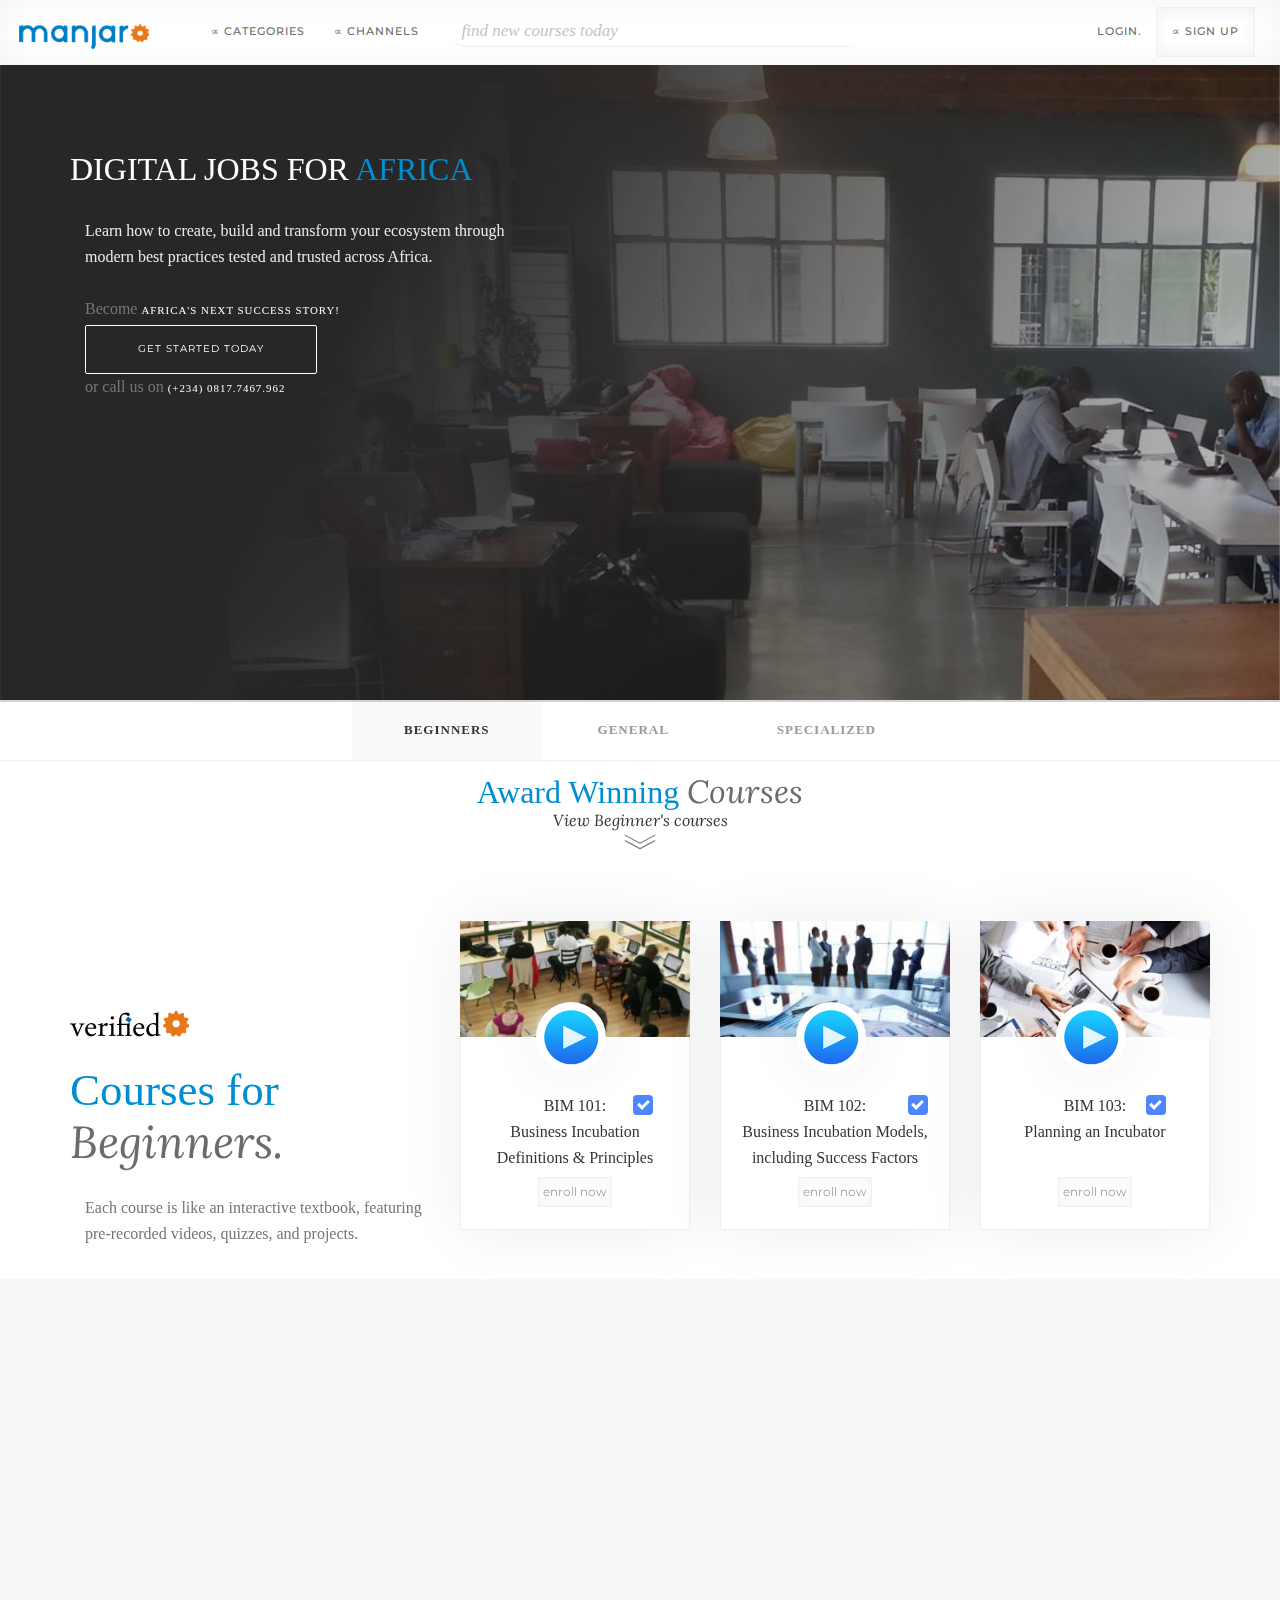
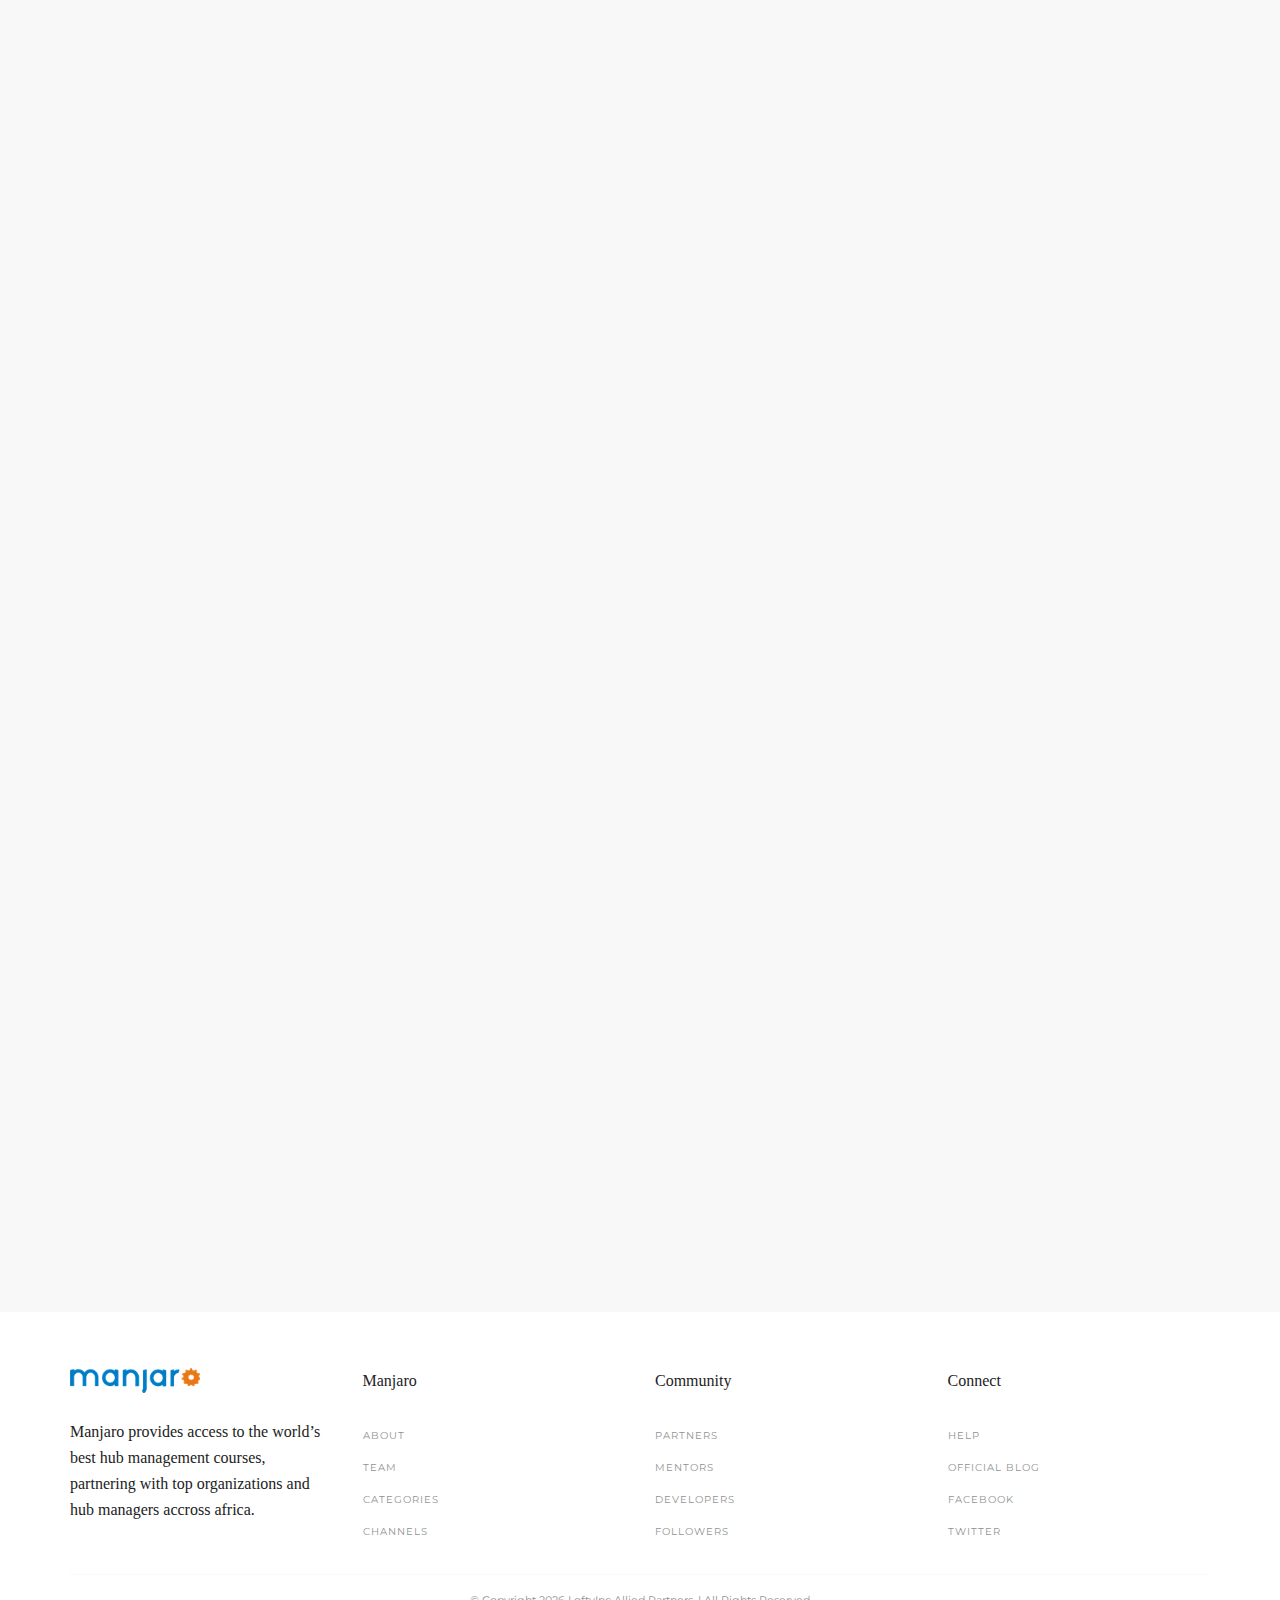
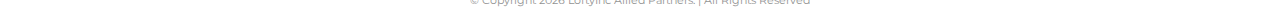
==== commit 2e3c74b3: "New updates to commit" ====
--- a/index.html
+++ b/index.html
@@ -879,18 +879,13 @@
                                     </a>
                                 </li>
                                 <li>
-                                    <a href="https://www.facebook.com/termiinetworks/" target="_blank">
+                                    <a href="https://web.facebook.com/manjarovlp" target="_blank">
                                         <span>Facebook</span>
                                     </a>
                                 </li>
                                 <li>
-                                    <a href="https://twitter.com/termii_network/" target="_blank">
+                                    <a href="https://twitter.com/ManjaroVLP" target="_blank">
                                         <span>Twitter</span>
-                                    </a>
-                                </li>
-                                <li>
-                                    <a href="https://www.linkedin.com/company/3179306" target="_blank">
-                                        <span>Linkedin</span>
                                     </a>
                                 </li>
                             </ul>
